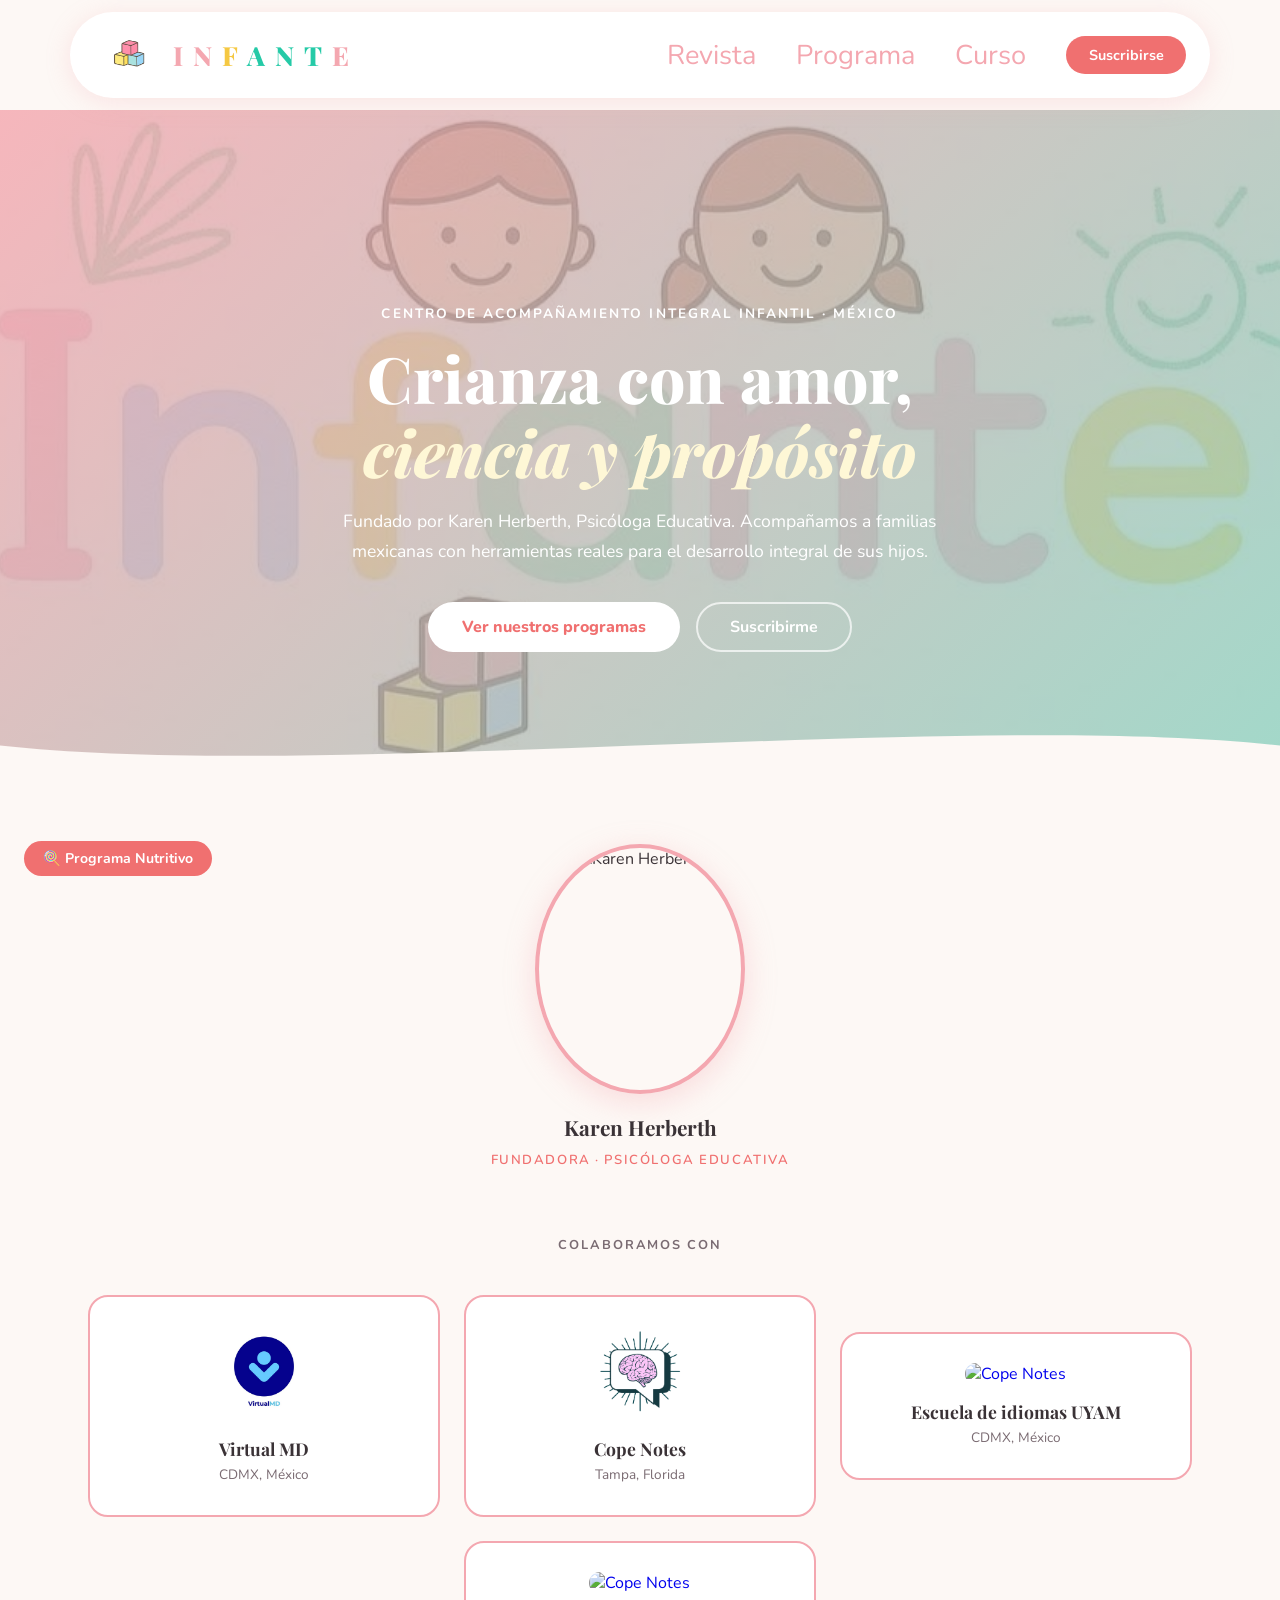
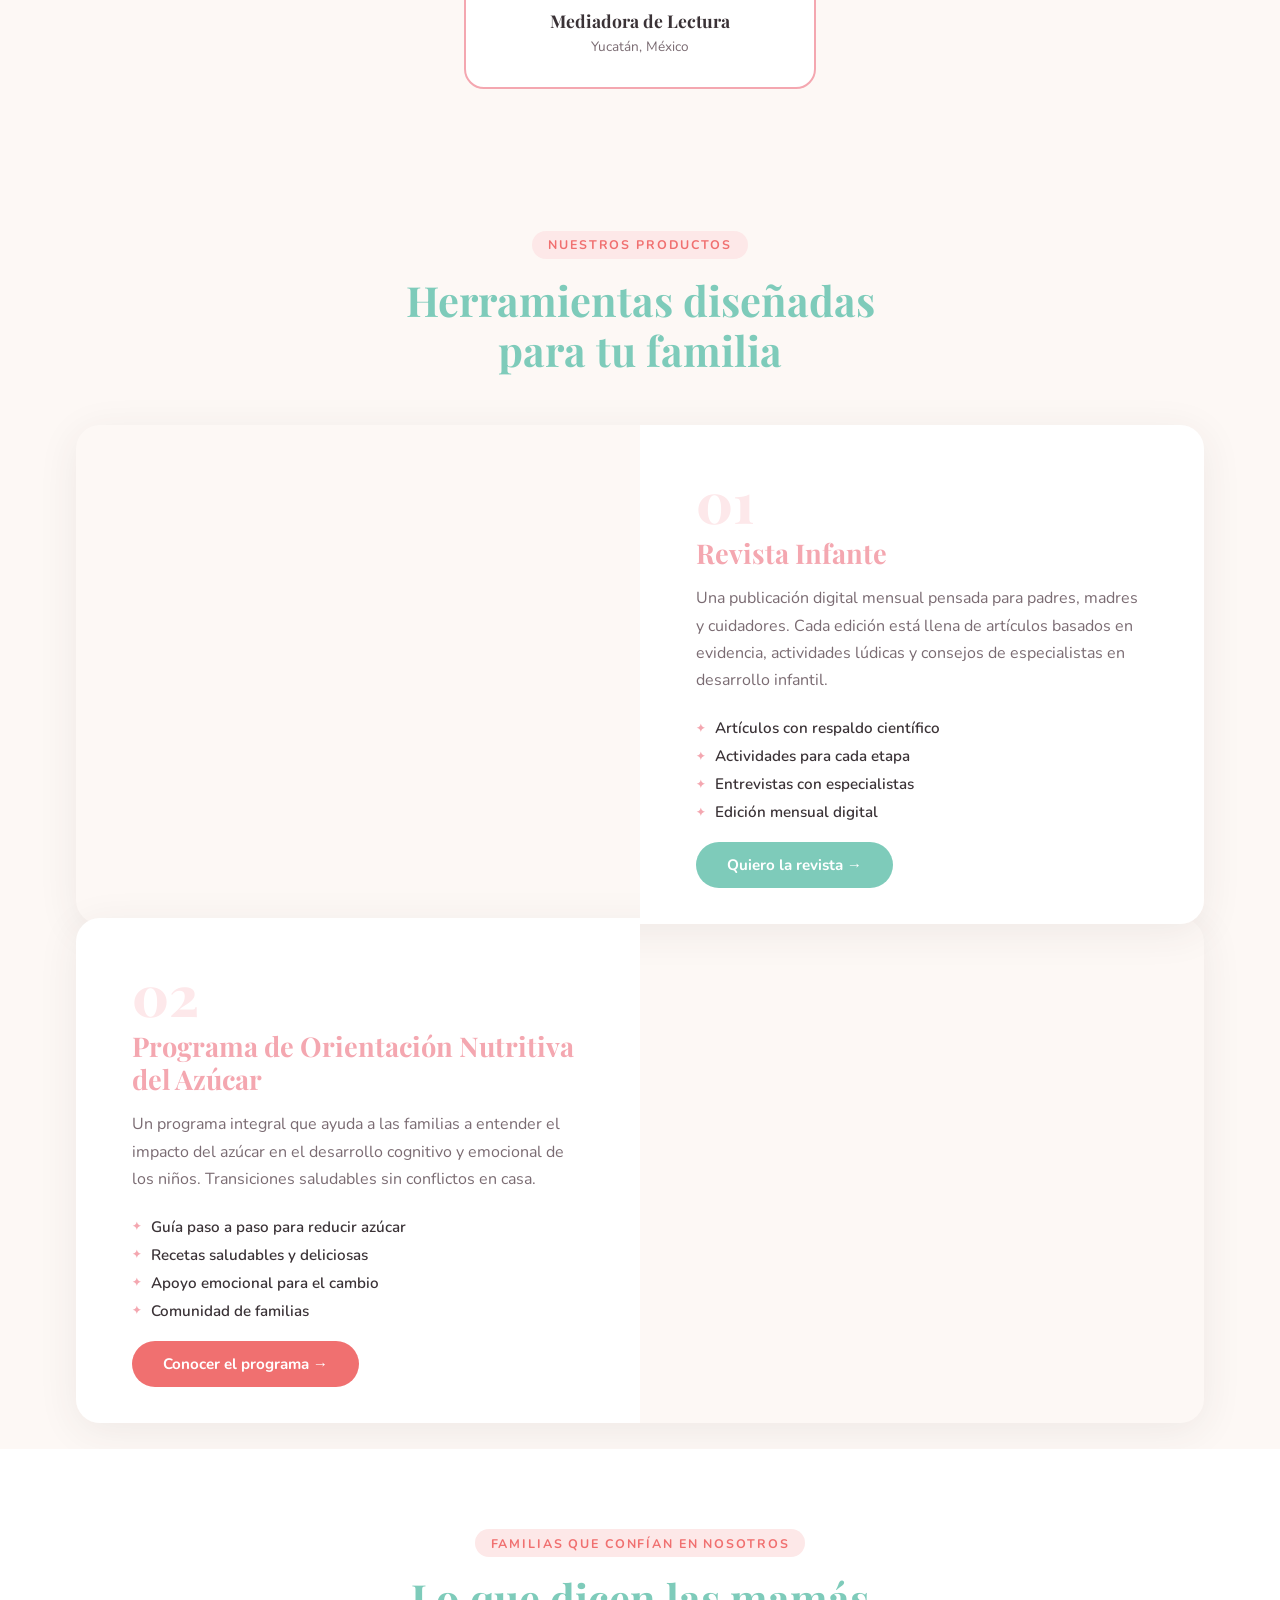
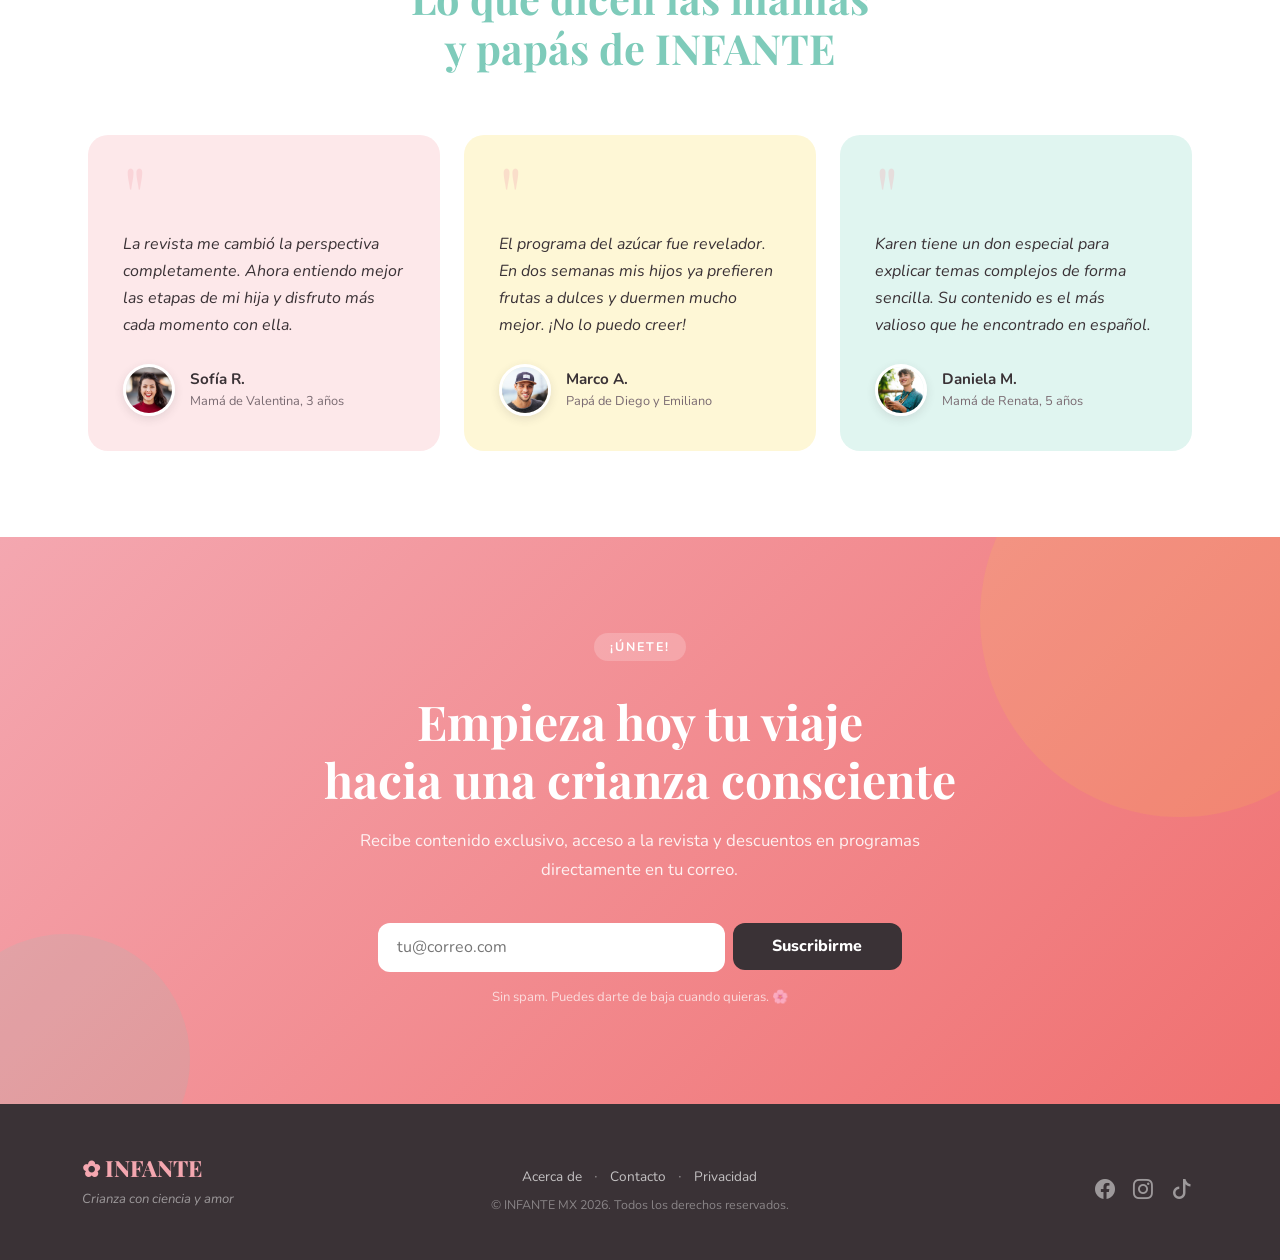
==== index.html @ cd41e3b8 "Update index.html" ====
<!DOCTYPE html>
<html lang="es">
  <head>
    <meta charset="utf-8" />
    <meta name="viewport" content="width=device-width, initial-scale=1, shrink-to-fit=no" />
    <meta name="description" content="INFANTE MX — Centro educativo infantil fundado por Karen Herberth, Psicóloga Educativa." />
    <title>INFANTE MX </title>
    <link rel="icon" type="image/x-icon" href="assets/favicon.ico" />
    <link href="https://cdn.jsdelivr.net/npm/bootstrap-icons@1.5.0/font/bootstrap-icons.css" rel="stylesheet" />
    <link href="https://fonts.googleapis.com/css2?family=Nunito:ital,wght@0,400;0,600;0,700;0,800;1,400&family=Playfair+Display:ital,wght@0,700;0,800;1,700&display=swap" rel="stylesheet" />
    <link href="css/styles.css" rel="stylesheet" />
  </head>
  <body>

    <!-- NAVBAR -->
    <div class="nav-wrapper sticky-top">
      <nav class="navbar infante-nav">
          <a class="navbar-brand infante-brand" href="index.html">
            <img src="assets/icon/logotipo-infante.png" alt="Logo INFANTE" class="brand-logo" />
            <span>I</span>
            <span>N</span>
            <span>F</span>
            <span>A</span>
            <span>N</span>
            <span>T</span>
            <span>E</span>
          </a>
          <div class="nav-menu">
            <a href="revista.html"class="producto-titulo">Revista</a>
            <a href="programa.html"class="producto-titulo">Programa</a>
            <a href="#signup"class="producto-titulo">Curso</a>
            <a class="btn btn-suscribir" href="#signup">Suscribirse</a>
          </div>
      </nav>
    </div>

    <!-- HERO -->
    <header class="masthead">
      <div class="masthead-overlay"></div>
      <div class="container position-relative">
        <div class="row justify-content-center">
          <div class="col-xl-8 col-lg-10 text-center hero-content">
            <p class="hero-eyebrow">Centro de Acompañamiento Integral Infantil · México</p>
            <h1 class="hero-title">Crianza con amor,<br><em>ciencia y propósito</em></h1>
            <p class="hero-subtitle">
              Fundado por Karen Herberth, Psicóloga Educativa. Acompañamos a familias mexicanas con herramientas reales para el desarrollo integral de sus hijos.
            </p>
            <div class="hero-ctas">
              <a href="#productos" class="btn btn-hero-primary">Ver nuestros programas</a>
              <a href="#signup" class="btn btn-hero-secondary">Suscribirme</a>
            </div>
          </div>
        </div>
      </div>
      <div class="hero-wave"> <!-- Efecto de onda decorativa -->
        <svg viewBox="0 0 1440 80" xmlns="http://www.w3.org/2000/svg" preserveAspectRatio="none">
          <path d="M0,40 C360,80 1080,0 1440,40 L1440,80 L0,80 Z" fill="#fdf8f5"/>
        </svg>
      </div>
    </header>

        <!-- FUNDADORA -->
    <section class="colabs-section" style="padding-bottom: 0;">
      <div class="container text-center">
        <div style="display: flex; flex-direction: column; align-items: center; gap: 1rem;">

          <!-- Marco ovalado -->
          <div style="
            width: 210px;
            height: 250px;
            border-radius: 50%;
            overflow: hidden;
            border: 4px solid var(--rosa);
            box-shadow: 0 8px 30px rgba(244,167,176,0.35);
          ">
            <img
              src="assets/img/home/fundadora.jpeg"
              alt="Karen Herberth"
              style="width: 100%; height: 100%; object-fit: cover; object-position: center top;"
            />
          </div>

          <!-- Nombre y rol -->
          <div>
            <p style="
              font-family: var(--font-display);
              font-size: 1.3rem;
              font-weight: 700;
              color: var(--text);
              margin: 0 0 0.2rem;
            ">Karen Herberth</p>
            <p style="
              font-size: 0.82rem;
              font-weight: 600;
              letter-spacing: 0.12em;
              text-transform: uppercase;
              color: var(--coral);
              margin: 0;
            ">Fundadora · Psicóloga Educativa</p>
          </div>

        </div>
      </div>
    </section>

    <!-- COLABORADORES -->
    <section class="colabs-section">
      <div class="container text-center">
        <p class="colabs-label">Colaboramos con</p>
        <div class="row justify-content-center align-items-center g-4">
          <div class="col-md-4 col-6">
            <div class="colab-card">
              <a href="https://virtualmd.mx/" target="_blank" rel="noopener noreferrer">
                <img src="assets/icon/logoMd.jpeg" alt="Virtual MD" class="colab-img">
              </a>
              <h5 class="colab-name">Virtual MD</h5>
              <p class="colab-lugar">CDMX, México</p>
            </div>
          </div>
          <div class="col-md-4 col-6">
            <div class="colab-card">
              <a href="https://copenotes.com/" target="_blank" rel="noopener noreferrer">
                <img src="assets/icon/Brain Icon.png" alt="Cope Notes" class="colab-img">
              </a>
              <h5 class="colab-name">Cope Notes</h5>
              <p class="colab-lugar">Tampa, Florida</p>
            </div>
          </div>
          <div class="col-md-4 col-6">
            <div class="colab-card">
              <a href="https://www.facebook.com/UYAMIdiomas?rdid=pH3xOfZVmxP8Gvjk&share_url=https%3A%2F%2Fwww.facebook.com%2Fshare%2F18YMYDhh2V%2F#" target="_blank" rel="noopener noreferrer">
                <img src="assets/icon/UYAM ESCUDO_CIRCULAR.png" alt="Cope Notes" class="colab-img">
              </a>
              <h5 class="colab-name">Escuela de idiomas UYAM</h5>
              <p class="colab-lugar">CDMX, México</p>
            </div>
          </div>
          <div class="col-md-4 col-6">
            <div class="colab-card">
              <a href="https://www.facebook.com/saladelecturaitinerante?rdid=WuXSrCHQlOlWKW9K&share_url=https%3A%2F%2Fwww.facebook.com%2Fshare%2F1FX52rbL6p%2F#" target="_blank" rel="noopener noreferrer">
                <img src="assets/icon/icon-sala-lectura.png" alt="Cope Notes" class="colab-img">
              </a>
              <h5 class="colab-name">Mediadora de Lectura</h5>
              <p class="colab-lugar">Yucatán, México</p>
            </div>
          </div>
        </div>
      </div>
    </section>

    <!-- PRODUCTOS -->
    <section class="productos-section" id="productos">
      <div class="container">
        <div class="section-header text-center">
          <span class="section-tag">Nuestros productos</span>
          <h2 class="section-title">Herramientas diseñadas<br>para tu familia</h2>
        </div>

        <!-- Producto 1: Revista -->
        <div class="producto-row row g-0 align-items-center">
          <div class="col-lg-6 producto-img-col">
            <div class="producto-video-wrap producto-video-wrap--mint">
              <div class="video-frame">
                <iframe
                  src="https://www.youtube.com/embed/shorts/UXkh9Z0duQM?rel=0modestbranding=1&autoplay=1&mute=1&loop=1&playlist=UXkh9Z0duQM"
                  title="Revista INFANTE - Video de muestra"
                  frameborder="0"
                  allow="autoplay; encrypted-media"
                  allowfullscreen
                ></iframe>
              </div>
            </div>
          </div>
          <div class="col-lg-6 producto-text-col">
            <div class="producto-text">
              <span class="producto-numero">01</span>
              <h3 class="producto-titulo">Revista Infante</h3>
              <p class="producto-desc">
                Una publicación digital mensual pensada para padres, madres y cuidadores. Cada edición está llena de artículos basados en evidencia, actividades lúdicas y consejos de especialistas en desarrollo infantil.
              </p>
              <ul class="producto-features">
                <li><span class="feature-icon">✦</span> Artículos con respaldo científico</li>
                <li><span class="feature-icon">✦</span> Actividades para cada etapa</li>
                <li><span class="feature-icon">✦</span> Entrevistas con especialistas</li>
                <li><span class="feature-icon">✦</span> Edición mensual digital</li>
              </ul>
              <a href="#signup" class="btn btn-producto btn-producto--mint">Quiero la revista →</a>
            </div>
          </div>
        </div>

        <!-- Producto 2: Programa Azúcar -->
        <div class="producto-row producto-row--reverse row g-0 align-items-center">
          <div class="col-lg-6 order-lg-2 producto-img-col">
            <div class="producto-video-wrap producto-video-wrap--coral">
              <div class="video-frame">
                <iframe
                  src="https://www.youtube.com/embed/shorts/UXkh9Z0duQM?rel=0modestbranding=1&autoplay=1&mute=1&loop=1&playlist=UXkh9Z0duQM"
                  title="Programa Azúcar - Video de muestra"
                  frameborder="0"
                  allow="autoplay; encrypted-media"
                  allowfullscreen
                ></iframe>
              </div>
              <div class="producto-badge producto-badge--coral">🍭 Programa Nutritivo</div>
            </div>
          </div>
          <div class="col-lg-6 order-lg-1 producto-text-col">
            <div class="producto-text">
              <span class="producto-numero">02</span>
              <h3 class="producto-titulo">Programa de Orientación Nutritiva del Azúcar</h3>
              <p class="producto-desc">
                Un programa integral que ayuda a las familias a entender el impacto del azúcar en el desarrollo cognitivo y emocional de los niños. Transiciones saludables sin conflictos en casa.
              </p>
              <ul class="producto-features">
                <li><span class="feature-icon">✦</span> Guía paso a paso para reducir azúcar</li>
                <li><span class="feature-icon">✦</span> Recetas saludables y deliciosas</li>
                <li><span class="feature-icon">✦</span> Apoyo emocional para el cambio</li>
                <li><span class="feature-icon">✦</span> Comunidad de familias</li>
              </ul>
              <a href="#signup" class="btn btn-producto btn-producto--coral">Conocer el programa →</a>
            </div>
          </div>
        </div>
      </div>
    </section>

    <!-- TESTIMONIOS -->
    <section class="testimonios-section">
      <div class="container">
        <div class="section-header text-center">
          <span class="section-tag">Familias que confían en nosotros</span>
          <h2 class="section-title">Lo que dicen las mamás<br>y papás de INFANTE</h2>
        </div>
        <div class="row g-4 justify-content-center">
          <div class="col-lg-4 col-md-6">
            <div class="testimonio-card testimonio-card--pink">
              <div class="testimonio-comilla">"</div>
              <p class="testimonio-texto">La revista me cambió la perspectiva completamente. Ahora entiendo mejor las etapas de mi hija y disfruto más cada momento con ella.</p>
              <div class="testimonio-autor">
                <img class="testimonio-foto" src="assets/img/testimonials-1.jpg" alt="Sofía R." />
                <div>
                  <strong>Sofía R.</strong>
                  <span>Mamá de Valentina, 3 años</span>
                </div>
              </div>
            </div>
          </div>
          <div class="col-lg-4 col-md-6">
            <div class="testimonio-card testimonio-card--yellow">
              <div class="testimonio-comilla">"</div>
              <p class="testimonio-texto">El programa del azúcar fue revelador. En dos semanas mis hijos ya prefieren frutas a dulces y duermen mucho mejor. ¡No lo puedo creer!</p>
              <div class="testimonio-autor">
                <img class="testimonio-foto" src="assets/img/testimonials-2.jpg" alt="Marco A." />
                <div>
                  <strong>Marco A.</strong>
                  <span>Papá de Diego y Emiliano</span>
                </div>
              </div>
            </div>
          </div>
          <div class="col-lg-4 col-md-6">
            <div class="testimonio-card testimonio-card--mint">
              <div class="testimonio-comilla">"</div>
              <p class="testimonio-texto">Karen tiene un don especial para explicar temas complejos de forma sencilla. Su contenido es el más valioso que he encontrado en español.</p>
              <div class="testimonio-autor">
                <img class="testimonio-foto" src="assets/img/testimonials-3.jpg" alt="Daniela M." />
                <div>
                  <strong>Daniela M.</strong>
                  <span>Mamá de Renata, 5 años</span>
                </div>
              </div>
            </div>
          </div>
        </div>
      </div>
    </section>

    <!-- CTA -->
    <section class="cta-section" id="signup">
      <div class="cta-bg-shapes">
        <div class="cta-shape cta-shape-1"></div>
        <div class="cta-shape cta-shape-2"></div>
      </div>
      <div class="container position-relative">
        <div class="row justify-content-center">
          <div class="col-xl-7 col-lg-9 text-center">
            <span class="section-tag section-tag--white">¡Únete!</span>
            <h2 class="cta-title">Empieza hoy tu viaje<br>hacia una crianza consciente</h2>
            <p class="cta-subtitle">Recibe contenido exclusivo, acceso a la revista y descuentos en programas directamente en tu correo.</p>
            <div class="cta-form-wrap">
              <div class="row g-2 justify-content-center">
                <div class="col-sm-8">
                  <input class="form-control cta-input" type="email" placeholder="tu@correo.com" />
                </div>
                <div class="col-sm-4">
                  <button class="btn btn-cta-submit w-100">Suscribirme</button>
                </div>
              </div>
              <p class="cta-disclaimer">Sin spam. Puedes darte de baja cuando quieras. 🌸</p>
            </div>
          </div>
        </div>
      </div>
    </section>

    <!-- FOOTER -->
    <footer class="infante-footer">
      <div class="container">
        <div class="row align-items-center">
          <div class="col-lg-4 text-center text-lg-start mb-3 mb-lg-0">
            <span class="footer-brand">✿ INFANTE</span>
            <p class="footer-tagline">Crianza con ciencia y amor</p>
          </div>
          <div class="col-lg-4 text-center mb-3 mb-lg-0">
            <ul class="list-inline footer-links mb-1">
              <li class="list-inline-item"><a href="#!">Acerca de</a></li>
              <li class="list-inline-item">·</li>
              <li class="list-inline-item"><a href="#!">Contacto</a></li>
              <li class="list-inline-item">·</li>
              <li class="list-inline-item"><a href="#!">Privacidad</a></li>
            </ul>
            <p class="footer-copy">&copy; INFANTE MX 2026. Todos los derechos reservados.</p>
          </div>
          <div class="col-lg-4 text-center text-lg-end">
            <ul class="list-inline footer-social mb-0">
              <li class="list-inline-item"><a href="#!" aria-label="Facebook"><i class="bi-facebook"></i></a></li>
              <li class="list-inline-item"><a href="#!" aria-label="Instagram"><i class="bi-instagram"></i></a></li>
              <li class="list-inline-item"><a href="#!" aria-label="TikTok"><i class="bi-tiktok"></i></a></li>
            </ul>
          </div>
        </div>
      </div>
    </footer>

    <script src="https://cdn.jsdelivr.net/npm/bootstrap@5.2.3/dist/js/bootstrap.bundle.min.js"></script>
    <script src="js/scripts.js"></script>
  </body>
</html>
---- css/styles.css ----
/* ═══════════════════════════════════════════════════
   INFANTE MX — Estilos principales
   Paleta: Rosa suave · Mint · Amarillo · Coral
   Tipografía: Playfair Display + Nunito
═══════════════════════════════════════════════════ */

/* ── Variables ── */
:root {
  --rosa:     #f4a7b0;
  --rosa-strong:     #ee3a73;
  --rosa-soft:#fde8ea;
  --azul-soft:#31cee6;
  --azul-light:#93e3ef;
  --mint-strong:     #25caa7;
  --mint:     #7ecbba;
  --mint-light:     #aceddf;
  --mint-soft:#e0f5f0;
  --yellow:   #f5c842;
  --yellow-soft: #fef7d6;
  --coral:    #f07070;
  --coral-soft:#fde8e8;
  --cream:    #fdf8f5;
  --text:     #3a3236;
  --text-mid: #7a6b72;
  --white:    #ffffff;

  /* Tipografías */
  --font-display: 'Playfair Display', Georgia, serif;
  --font-body:    'Nunito', 'Helvetica Neue', Arial, sans-serif;
}

/* ── Reset base ── */
*, *::before, *::after { box-sizing: border-box; }

body {
  font-family: var(--font-body);
  color: var(--text);
  background-color: var(--cream);
  margin: 0;
}

h1, h2, h3, h4, h5, h6 {
  font-family: var(--font-display);
  font-weight: 700;
  line-height: 1.2;
  margin: 0;
}

p { margin: 0 0 1rem; line-height: 1.7; }
a { text-decoration: none; }
img { max-width: 100%; height: auto; }

/* ══════════════════════════════════
   NAVBAR
══════════════════════════════════ */
.nav-wrapper {
  background: transparent;
  z-index: 1000;
  padding: 0.75rem 0;
}

.infante-nav {
  background: var(--white);
  box-shadow: 0 4px 24px rgba(244,167,176,0.25);
  border-radius: 50px;
  padding: 0.5rem 1.5rem !important;
  max-width: 1140px;
  margin: 0 auto;

  display: flex;
  justify-content: space-between;
  align-items: center;
}

.nav-menu{
  display: flex;
  align-items: center;
  gap: 2.5rem;
}

.nav-menu .producto-titulo{
  margin-bottom: 0;
}

.brand-logo{
  width: 70px;
  height: auto;
  /* object-fit: contain; */
}

.infante-brand {
  font-family: var(--font-display);
  font-size: 1.65rem;
  font-weight: 800;
  /* color: var(--coral) !important; */
  letter-spacing: 0.04em;
  text-decoration: none;
  display: flex;
  align-items: center;
  gap: 0.55rem;
}

.infante-brand span:nth-child(1) {
  color: var(--rosa);
}

.infante-brand span:nth-child(2) {
  color: var(--rosa);
}

.infante-brand span:nth-child(3) {
  color: var(--rosa);
}

.infante-brand span:nth-child(4) {
  color: var(--yellow);
}

.infante-brand span:nth-child(5) {
  color: var(--mint-strong);
}

.infante-brand span:nth-child(6) {
  color: var(--mint-strong);
}

.infante-brand span:nth-child(7) {
  color: var(--mint-strong);
}

.infante-brand span:nth-child(8) {
  color: var(--rosa);
}

/* .brand-dot {
  color: var(--rosa);
  margin-right: 4px;
} */

.btn-suscribir {
  background: var(--coral);
  color: var(--white);
  border: none;
  border-radius: 50px;
  padding: 0.55rem 1.4rem;
  font-family: var(--font-body);
  font-weight: 700;
  font-size: 0.9rem;
  transition: background 0.2s, transform 0.15s;
  display: flex;
  align-items: center;
  justify-content: center;
}
.btn-suscribir:hover {
  background: #e05a5a;
  color: var(--white);
  transform: translateY(-1px);
}

/* ══════════════════════════════════
   HERO / MASTHEAD
══════════════════════════════════ */
.masthead {
  position: relative;
  background: url('../assets/img/bg-infante-1.JPG') no-repeat center center;
  background-size: cover;
  background-position: center;
  padding: 9rem 0 6rem;
  overflow: hidden;
}

.masthead-overlay {
  position: absolute;
  inset: 0;
  background: linear-gradient(135deg, rgba(244,167,176,0.82) 0%, rgba(126,203,186,0.72) 100%);
}

.hero-content {
  position: relative;
  z-index: 2;
  animation: fadeUp 0.8s ease both;
}

@keyframes fadeUp {
  from { opacity: 0; transform: translateY(28px); }
  to   { opacity: 1; transform: translateY(0); }
}

.hero-eyebrow {
  font-family: var(--font-body);
  font-size: 0.85rem;
  font-weight: 700;
  letter-spacing: 0.15em;
  text-transform: uppercase;
  color: var(--white);
  margin-bottom: 1rem;
}

.hero-title {
  font-family: var(--font-display);
  font-size: clamp(2.4rem, 5vw, 4rem);
  font-weight: 800;
  color: var(--white);
  margin-bottom: 1.2rem;
  line-height: 1.15;
}

.hero-title em {
  font-style: italic;
  color: var(--yellow-soft);
}

.hero-subtitle {
  font-size: 1.1rem;
  color: var(--white);
  max-width: 600px;
  margin: 0 auto 2.2rem;
  line-height: 1.7;
}

.hero-ctas {
  display: flex;
  gap: 1rem;
  justify-content: center;
  flex-wrap: wrap;
}

.btn-hero-primary {
  background: var(--white);
  color: var(--coral);
  border-radius: 50px;
  padding: 0.75rem 2rem;
  font-weight: 800;
  font-size: 1rem;
  transition: all 0.2s;
  border: 2px solid transparent;
}
.btn-hero-primary:hover {
  background: var(--coral);
  color: var(--white);
  transform: translateY(-2px);
  box-shadow: 0 8px 20px rgba(240,112,112,0.35);
}

.btn-hero-secondary {
  background: transparent;
  color: var(--white);
  border: 2px solid rgba(255,255,255,0.7);
  border-radius: 50px;
  padding: 0.75rem 2rem;
  font-weight: 700;
  font-size: 1rem;
  transition: all 0.2s;
}
.btn-hero-secondary:hover {
  background: rgba(255,255,255,0.15);
  color: var(--white);
  border-color: var(--white);
}

.hero-wave {
  position: absolute;
  bottom: -1px;
  left: 0;
  right: 0;
  line-height: 0;
}
.hero-wave svg { width: 100%; display: block; }

@media (min-width: 768px) {
  .masthead { padding: 12rem 0 8rem; }
}

/* ══════════════════════════════════
   COLABORADORES
══════════════════════════════════ */
.colabs-section {
  background: var(--cream);
  padding: 4rem 0 3.5rem;
}

.colabs-label {
  font-family: var(--font-body);
  font-size: 0.8rem;
  font-weight: 700;
  letter-spacing: 0.15em;
  text-transform: uppercase;
  color: var(--text-mid);
  margin-bottom: 2rem;
}

.colab-card {
  display: flex;
  flex-direction: column;
  align-items: center;
  padding: 1.8rem 1.5rem;
  background: var(--white);
  border-radius: 20px;
  transition: transform 0.2s, box-shadow 0.2s;
  border: 2px solid transparent;
  border-color: var(--rosa);
}
.colab-card:hover {
  transform: translateY(-4px);
  box-shadow: 0 12px 30px rgba(244, 53, 76, 0.2);
  /* border-color: var(--rosa-soft); */
}

.colab-img {
  width: 90px;
  height: 90px;
  object-fit: contain;
  margin-bottom: 1rem;
  border-radius: 12px;
}

.colab-name {
  font-family: var(--font-display);
  font-size: 1.1rem;
  color: var(--text);
  margin-bottom: 0.25rem;
}
.colab-lugar {
  font-size: 0.85rem;
  color: var(--text-mid);
  margin: 0;
}

/* ══════════════════════════════════
   HELPERS DE SECCIÓN
══════════════════════════════════ */
.section-header {
  margin-bottom: 3.5rem;
}

.section-tag {
  display: inline-block;
  font-size: 0.78rem;
  font-weight: 700;
  letter-spacing: 0.15em;
  text-transform: uppercase;
  color: var(--coral);
  background: var(--coral-soft);
  border-radius: 50px;
  padding: 0.35rem 1rem;
  margin-bottom: 1rem;
}

.section-tag--white {
  color: var(--white);
  background: rgba(255,255,255,0.2);
}

.section-title {
  font-size: clamp(1.8rem, 3.5vw, 2.6rem);
  color: var(--mint);
  margin: 0 auto;
  max-width: 520px;
}

/* ══════════════════════════════════
   PRODUCTOS
══════════════════════════════════ */
.productos-section {
  padding: 5rem 0 2rem;
  background: var(--cream);
}

.producto-row {
  margin-bottom: 4rem;
  border-radius: 24px;
  overflow: hidden;
  box-shadow: 0 8px 40px rgba(58,50,54,0.08);
}

/* Imagen */
.producto-img-wrap {
  position: relative;
  min-height: 400px;
}

.producto-img-wrap--mint  { background: var(--mint-soft); }
.producto-img-wrap--coral { background: var(--coral-soft); }

.producto-img-inner {
  position: absolute;
  inset: 0;
  background-size: cover;
  background-position: center;
  opacity: 0.85;
}

.producto-badge {
  position: absolute;
  bottom: 1.5rem;
  left: 1.5rem;
  padding: 0.5rem 1.2rem;
  border-radius: 50px;
  font-weight: 700;
  font-size: 0.88rem;
  z-index: 2;
}

.producto-badge--mint  { background: var(--mint);   color: var(--white); }
.producto-badge--coral { background: var(--coral);  color: var(--white); }

/* Texto */
.producto-text-col {
  background: var(--white);
}
.producto-text {
  padding: 3rem 3.5rem;
}

.producto-numero {
  font-family: var(--font-display);
  font-size: 3.5rem;
  font-weight: 800;
  color: var(--rosa-soft);
  line-height: 1;
  display: block;
  margin-bottom: 0.5rem;
}

.producto-titulo {
  font-size: 1.7rem;
  color: var(--rosa);
  margin-bottom: 1rem;
}


.producto-desc {
  color: var(--text-mid);
  font-size: 1rem;
  line-height: 1.7;
  margin-bottom: 1.5rem;
}

.producto-features {
  list-style: none;
  padding: 0;
  margin: 0 0 2rem;
}
.producto-features li {
  display: flex;
  align-items: center;
  gap: 0.6rem;
  color: var(--text);
  font-size: 0.95rem;
  margin-bottom: 0.5rem;
  font-weight: 600;
}

.feature-icon {
  color: var(--rosa);
  font-size: 0.7rem;
}

.btn-producto {
  border-radius: 50px;
  padding: 0.7rem 1.8rem;
  font-weight: 700;
  font-size: 0.95rem;
  transition: all 0.2s;
  border: 2px solid transparent;
}

.btn-producto--mint {
  background: var(--mint);
  color: var(--white);
}
.btn-producto--mint:hover {
  background: #5fb5a2;
  color: var(--white);
  transform: translateY(-2px);
  box-shadow: 0 6px 18px rgba(126,203,186,0.4);
}

.btn-producto--coral {
  background: var(--coral);
  color: var(--white);
}
.btn-producto--coral:hover {
  background: #e05a5a;
  color: var(--white);
  transform: translateY(-2px);
  box-shadow: 0 6px 18px rgba(240,112,112,0.4);
}

@media (max-width: 767px) {
  .producto-text { padding: 2rem 1.5rem; }
  .producto-img-wrap { min-height: 250px; }
}

/* ══════════════════════════════════
   TESTIMONIOS
══════════════════════════════════ */
.testimonios-section {
  background: var(--white);
  padding: 5rem 0;
}

.testimonio-card {
  border-radius: 20px;
  padding: 2.2rem;
  height: 100%;
  position: relative;
  transition: transform 0.2s, box-shadow 0.2s;
}
.testimonio-card:hover {
  transform: translateY(-5px);
  box-shadow: 0 16px 40px rgba(58,50,54,0.1);
}

.testimonio-card--pink   { background: var(--rosa-soft); }
.testimonio-card--yellow { background: var(--yellow-soft); }
.testimonio-card--mint   { background: var(--mint-soft); }

.testimonio-comilla {
  font-family: var(--font-display);
  font-size: 5rem;
  line-height: 0.6;
  color: var(--rosa);
  opacity: 0.3;
  margin-bottom: 0.8rem;
}

.testimonio-texto {
  color: var(--text);
  font-size: 1rem;
  line-height: 1.7;
  font-style: italic;
  margin-bottom: 1.5rem;
}

.testimonio-autor {
  display: flex;
  align-items: center;
  gap: 0.9rem;
}

.testimonio-foto {
  width: 52px;
  height: 52px;
  border-radius: 50%;
  object-fit: cover;
  border: 3px solid var(--white);
  box-shadow: 0 3px 10px rgba(58,50,54,0.12);
  flex-shrink: 0;
}

.testimonio-autor strong {
  display: block;
  font-size: 0.95rem;
  color: var(--text);
}
.testimonio-autor span {
  font-size: 0.8rem;
  color: var(--text-mid);
}

/* ══════════════════════════════════
   CTA / SUSCRIPCIÓN
══════════════════════════════════ */
.cta-section {
  position: relative;
  background: linear-gradient(135deg, var(--rosa) 0%, var(--coral) 100%);
  padding: 6rem 0;
  overflow: hidden;
}

.cta-bg-shapes {
  position: absolute;
  inset: 0;
  pointer-events: none;
}

.cta-shape {
  position: absolute;
  border-radius: 50%;
  opacity: 0.15;
}
.cta-shape-1 {
  width: 400px; height: 400px;
  background: var(--yellow);
  top: -120px; right: -100px;
}
.cta-shape-2 {
  width: 250px; height: 250px;
  background: var(--mint);
  bottom: -80px; left: -60px;
}

.cta-title {
  font-size: clamp(2rem, 4vw, 3rem);
  color: var(--white);
  margin: 1rem 0 1.2rem;
}

.cta-subtitle {
  font-size: 1.05rem;
  color: rgba(255,255,255,0.88);
  margin-bottom: 2.5rem;
}

.cta-form-wrap {
  max-width: 520px;
  margin: 0 auto;
}

.cta-input {
  background: var(--white);
  border: none;
  border-radius: 12px;
  padding: 0.8rem 1.2rem;
  font-size: 1rem;
  font-family: var(--font-body);
  color: var(--text);
  width: 100%;
}
.cta-input:focus {
  outline: none;
  box-shadow: 0 0 0 3px rgba(255,255,255,0.4);
}

.btn-cta-submit {
  background: var(--text);
  color: var(--white);
  border: none;
  border-radius: 12px;
  padding: 0.8rem 1.4rem;
  font-weight: 800;
  font-size: 1rem;
  font-family: var(--font-body);
  transition: all 0.2s;
}
.btn-cta-submit:hover {
  background: var(--yellow);
  color: var(--text);
  transform: translateY(-2px);
}

.cta-disclaimer {
  font-size: 0.82rem;
  color: rgba(255,255,255,0.7);
  margin-top: 1rem;
  margin-bottom: 0;
}

/* ══════════════════════════════════
   FOOTER
══════════════════════════════════ */
.infante-footer {
  background: var(--text);
  padding: 2.8rem 0;
}

.footer-brand {
  font-family: var(--font-display);
  font-size: 1.4rem;
  font-weight: 800;
  color: var(--rosa);
  display: block;
  margin-bottom: 0.3rem;
}

.footer-tagline {
  font-size: 0.82rem;
  color: rgba(255,255,255,0.5);
  margin: 0;
  font-style: italic;
}

.footer-links a {
  color: rgba(255,255,255,0.7);
  font-size: 0.85rem;
  transition: color 0.2s;
}
.footer-links a:hover { color: var(--rosa); }
.footer-links li { color: rgba(255,255,255,0.4); }

.footer-copy {
  font-size: 0.78rem;
  color: rgba(255,255,255,0.4);
  margin: 0.4rem 0 0;
}

.footer-social a {
  color: rgba(255,255,255,0.5);
  font-size: 1.25rem;
  transition: color 0.2s, transform 0.2s;
  display: inline-block;
}
.footer-social a:hover {
  color: var(--rosa);
  transform: translateY(-2px);
}
.footer-social .list-inline-item { margin: 0 0.4rem; }

/* ══════════════════════════════════
   Bootstrap utilities mínimas
══════════════════════════════════ */
.container { width: 100%; padding-right: .75rem; padding-left: .75rem; margin-right: auto; margin-left: auto; }
@media(min-width:576px){.container{max-width:540px}}
@media(min-width:768px){.container{max-width:720px}}
@media(min-width:992px){.container{max-width:960px}}
@media(min-width:1200px){.container{max-width:1140px}}

.row { display:flex; flex-wrap:wrap; margin:-0.375rem; }
.row>* { padding:.375rem; }
.g-0>* { padding:0; }
.g-2>* { padding:.25rem; }
.g-4>* { padding:.75rem; }
.col-6{flex:0 0 50%;max-width:50%}
.col-12{flex:0 0 100%;max-width:100%}
@media(min-width:576px){.col-sm-4{flex:0 0 33.333%;max-width:33.333%}.col-sm-8{flex:0 0 66.667%;max-width:66.667%}}
@media(min-width:768px){.col-md-4{flex:0 0 33.333%;max-width:33.333%}.col-md-6{flex:0 0 50%;max-width:50%}}
@media(min-width:992px){.col-lg-4{flex:0 0 33.333%;max-width:33.333%}.col-lg-6{flex:0 0 50%;max-width:50%}.col-lg-9{flex:0 0 75%;max-width:75%}.order-lg-1{order:1}.order-lg-2{order:2}}
@media(min-width:1200px){.col-xl-7{flex:0 0 58.333%;max-width:58.333%}.col-xl-8{flex:0 0 66.667%;max-width:66.667%}}
@media(min-width:992px){.col-lg-10{flex:0 0 83.333%;max-width:83.333%}}

.d-flex{display:flex!important}
.align-items-center{align-items:center!important}
.justify-content-center{justify-content:center!important}
.text-center{text-align:center!important}
@media(min-width:992px){.text-lg-start{text-align:left!important}.text-lg-end{text-align:right!important}}

.sticky-top{position:sticky;top:0;z-index:1020}
.position-relative{position:relative}
.w-100{width:100%}
.mb-0{margin-bottom:0!important}
.mb-1{margin-bottom:.25rem!important}
.mb-3{margin-bottom:1rem!important}
@media(min-width:992px){.mb-lg-0{margin-bottom:0!important}}
.list-inline{padding-left:0;list-style:none}
.list-inline-item{display:inline-block}
.list-inline-item:not(:last-child){margin-right:.5rem}

.form-control {
  display: block; width: 100%; font-size: 1rem;
  font-family: inherit; line-height: 1.5;
}

@media (max-width: 841px) {

  .sticky-top{
    position: static;
  }

  .infante-nav {
    flex-direction: column;
    align-items: center;
    gap: 1rem;
    border-radius: 24px;
    padding: 1rem !important;
  }

  .nav-menu {
    flex-wrap: wrap;
    justify-content: center;
    gap: 1rem;
  }

  .brand-logo {
    width: 52px;
  }

  .infante-brand {
    font-size: 1.2rem;
    gap: 0.3rem;
  }

  .producto-titulo {
    font-size: 1rem;
  }

  .btn-suscribir {
    width: 100%;
    max-width: 220px;
  }

  .hero-title {
    font-size: 2.2rem;
    line-height: 1.2;
  }

  .hero-subtitle {
    font-size: 0.95rem;
    padding: 0 1rem;
  }

  .hero-ctas {
    flex-direction: column;
    align-items: center;
  }

  .btn-hero-primary,
  .btn-hero-secondary {
    width: 100%;
    max-width: 280px;
    text-align: center;
  }

  .producto-text {
    padding: 2rem 1.5rem;
  }

  .producto-img-wrap {
    min-height: 260px;
  }
}
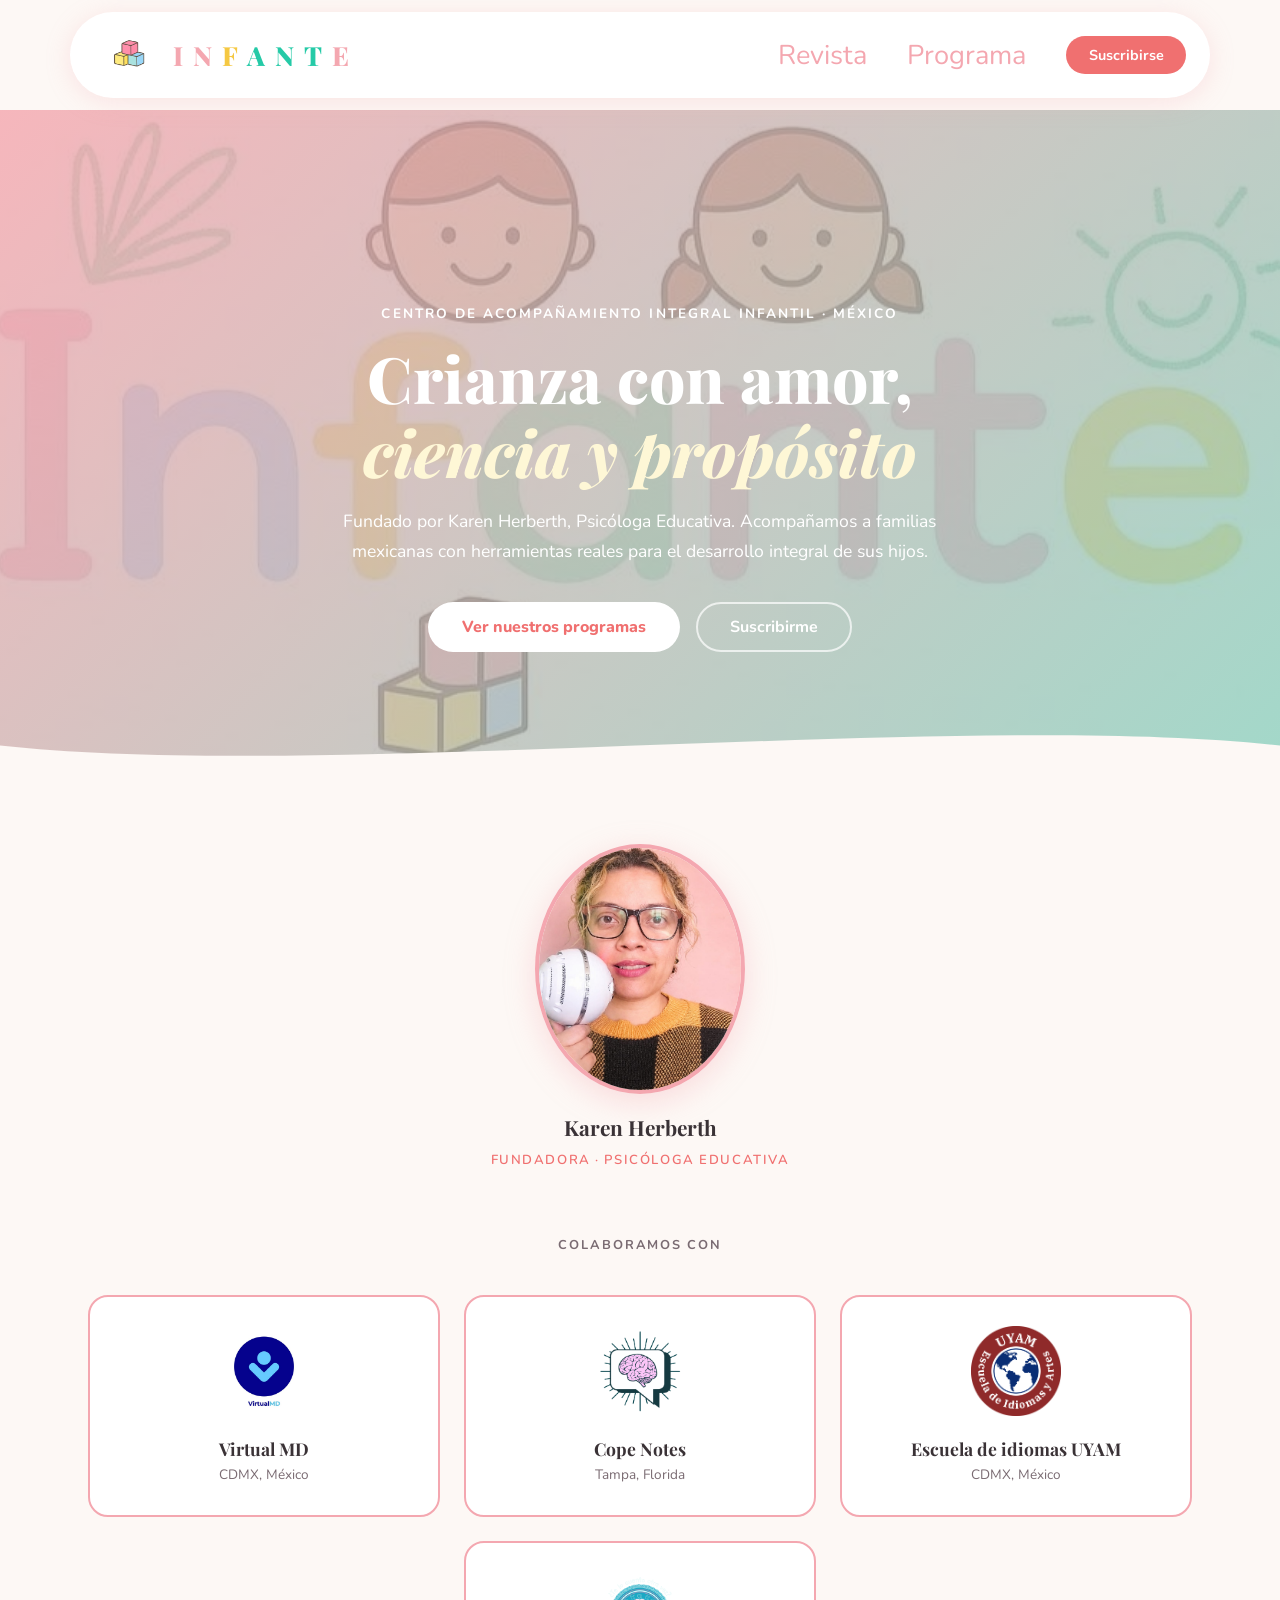
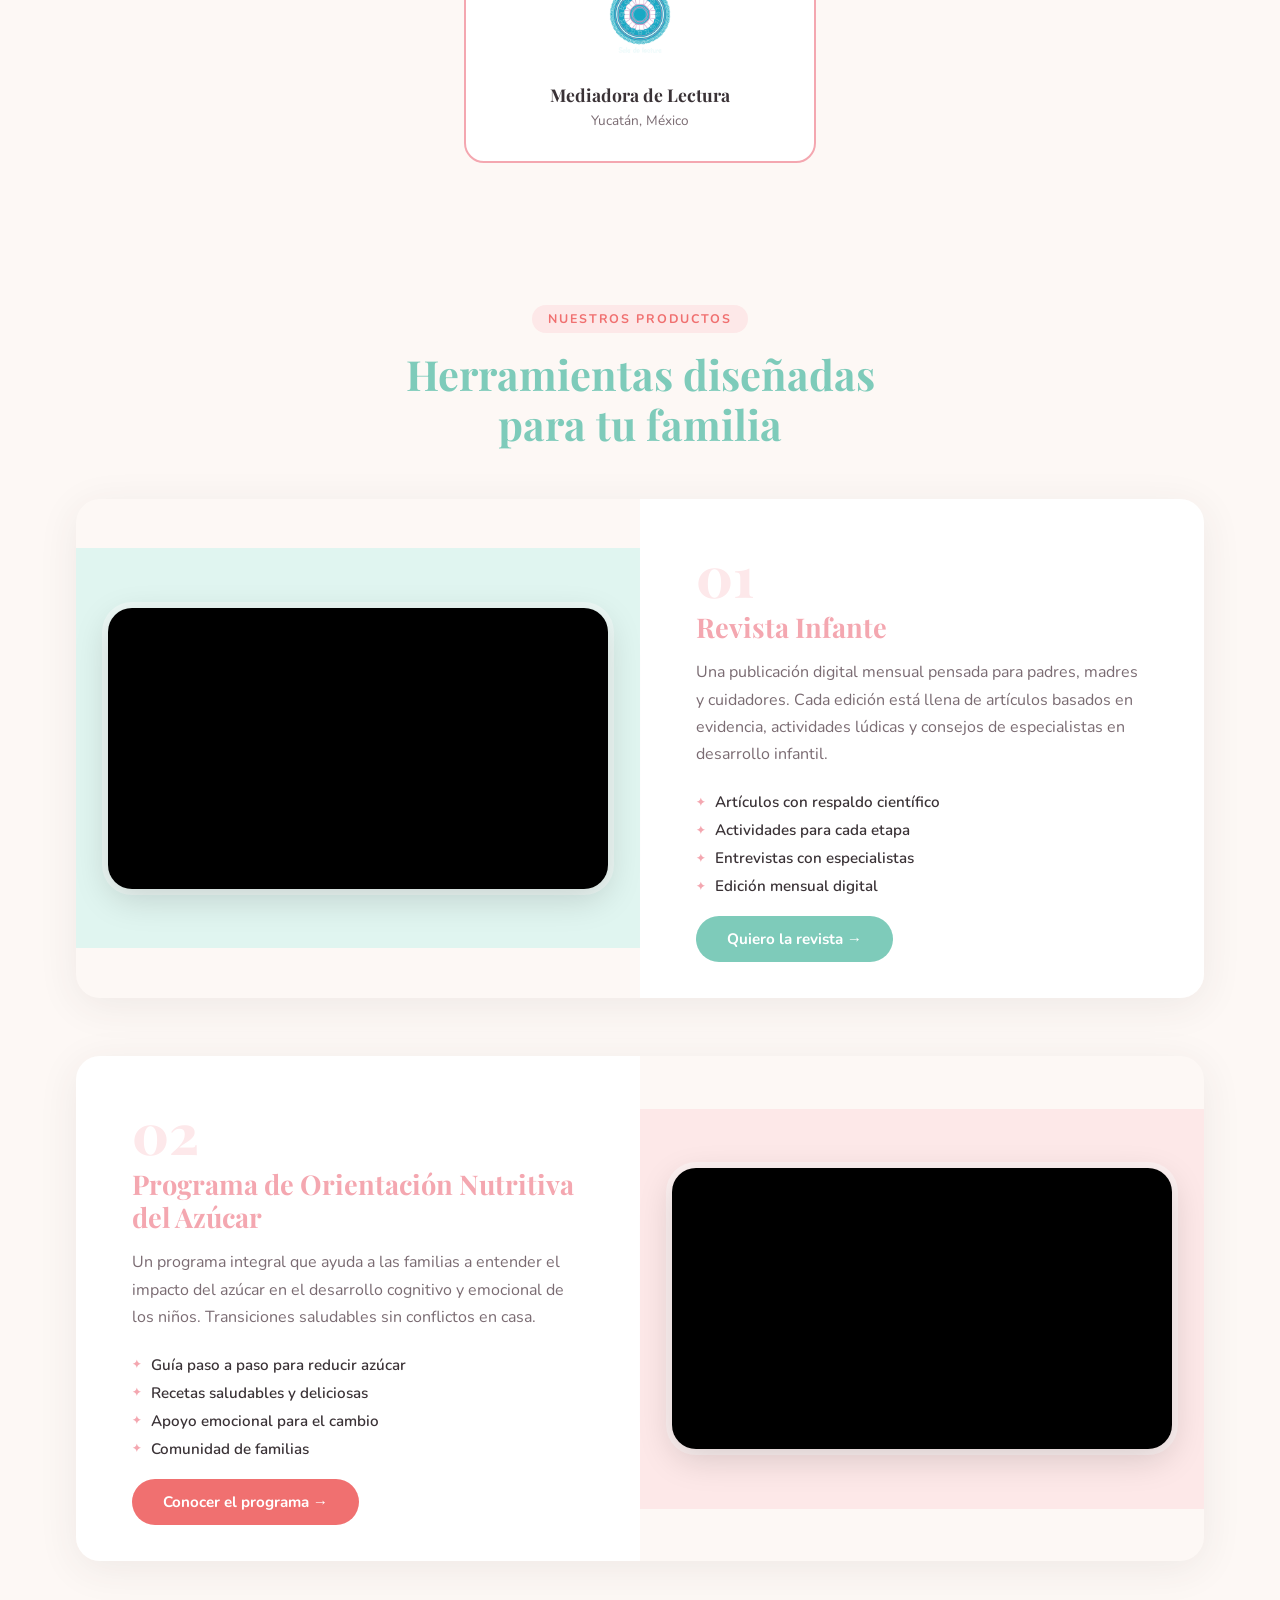
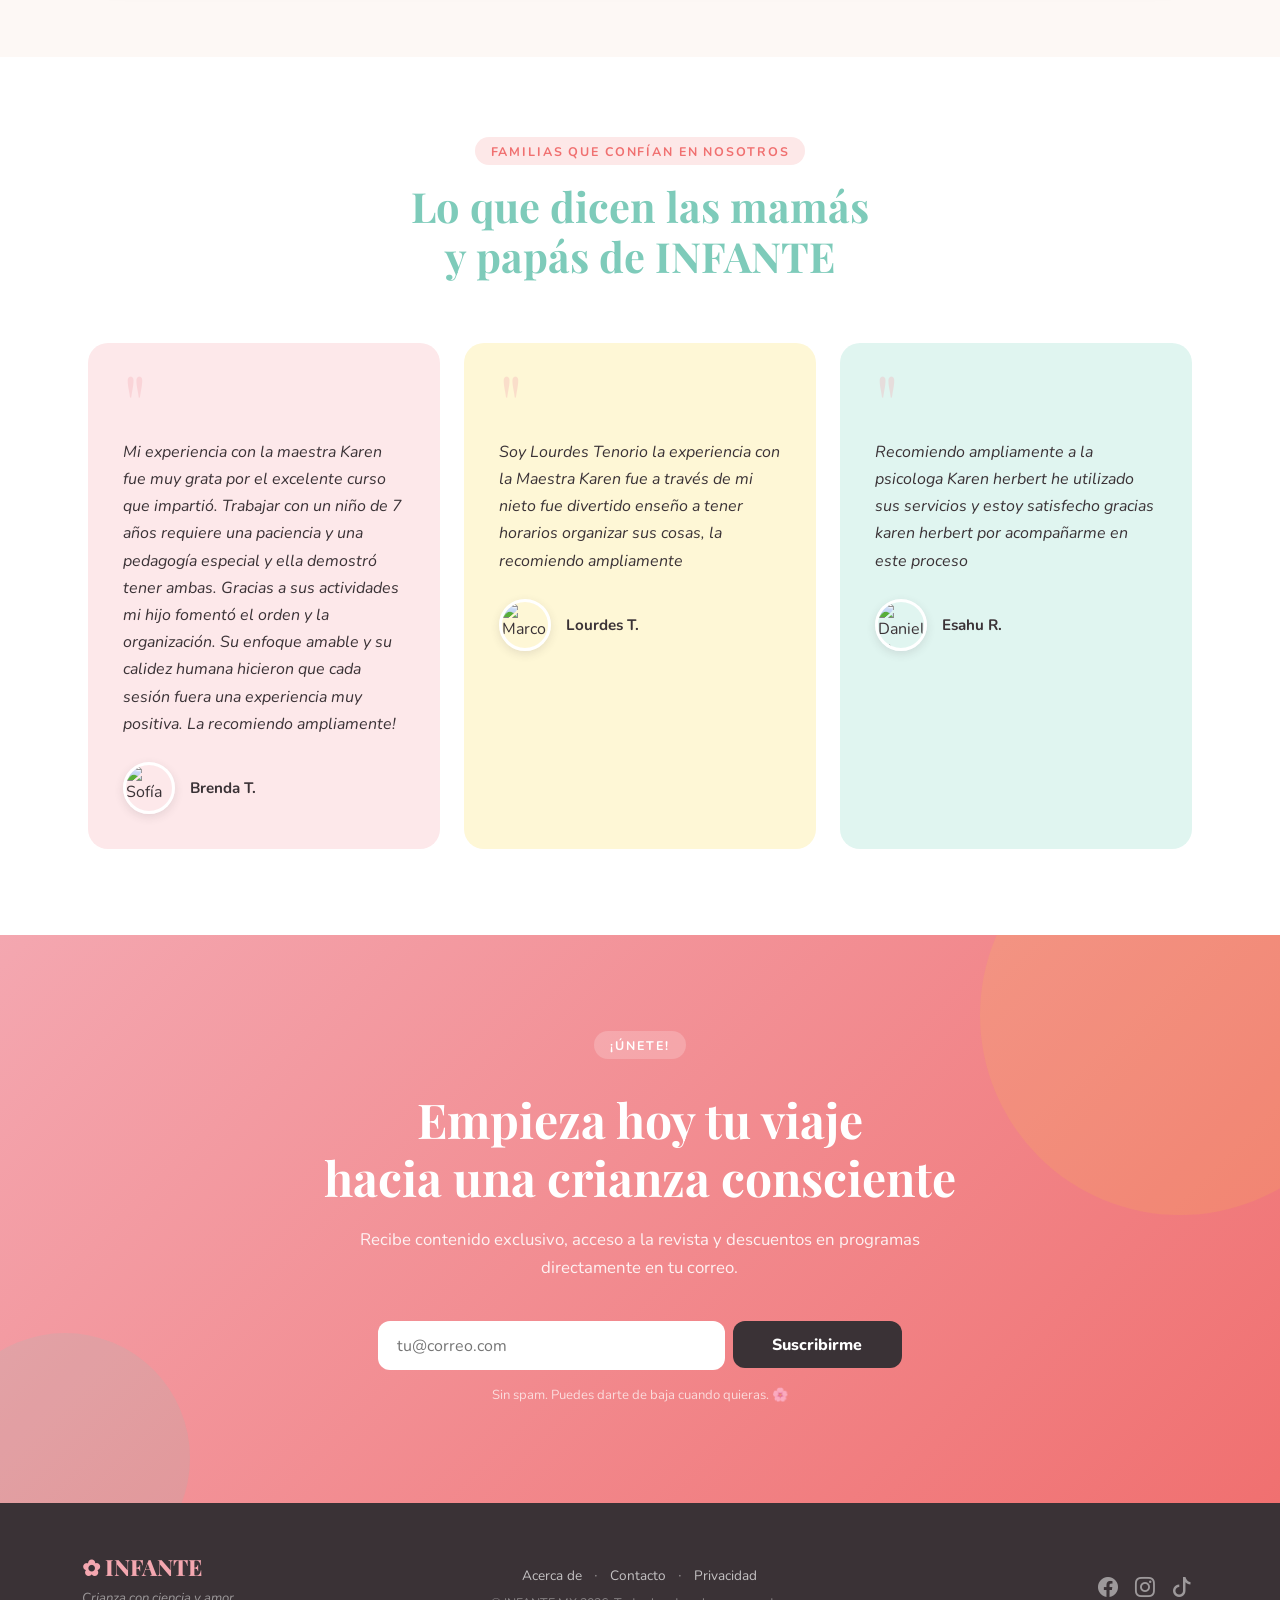
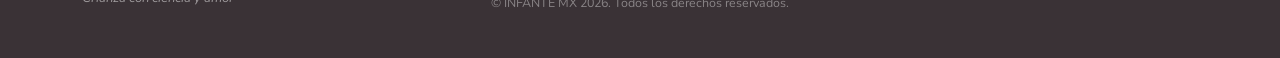
==== commit c929dd2c: "Update index.html" ====
--- a/index.html
+++ b/index.html
@@ -28,7 +28,7 @@
           <div class="nav-menu">
             <a href="revista.html"class="producto-titulo">Revista</a>
             <a href="programa.html"class="producto-titulo">Programa</a>
-            <a href="#signup"class="producto-titulo">Curso</a>
+            <!-- <a href="#signup"class="producto-titulo">Curso</a> -->
             <a class="btn btn-suscribir" href="#signup">Suscribirse</a>
           </div>
       </nav>
@@ -162,7 +162,7 @@
             <div class="producto-video-wrap producto-video-wrap--mint">
               <div class="video-frame">
                 <iframe
-                  src="https://www.youtube.com/embed/shorts/UXkh9Z0duQM?rel=0modestbranding=1&autoplay=1&mute=1&loop=1&playlist=UXkh9Z0duQM"
+                  src="https://www.youtube.com/embed/5nONK5qm6nE?si=v34o4Qhf3rrzL-El"
                   title="Revista INFANTE - Video de muestra"
                   frameborder="0"
                   allow="autoplay; encrypted-media"
@@ -195,14 +195,14 @@
             <div class="producto-video-wrap producto-video-wrap--coral">
               <div class="video-frame">
                 <iframe
-                  src="https://www.youtube.com/embed/shorts/UXkh9Z0duQM?rel=0modestbranding=1&autoplay=1&mute=1&loop=1&playlist=UXkh9Z0duQM"
+                  src="https://www.youtube.com/embed/1PPmdqWA8Bg?si=xceI_otrtWp8BoAZ"
                   title="Programa Azúcar - Video de muestra"
                   frameborder="0"
                   allow="autoplay; encrypted-media"
                   allowfullscreen
                 ></iframe>
               </div>
-              <div class="producto-badge producto-badge--coral">🍭 Programa Nutritivo</div>
+              <!-- <div class="producto-badge producto-badge--coral">🍭 Programa Nutritivo</div> -->
             </div>
           </div>
           <div class="col-lg-6 order-lg-1 producto-text-col">
@@ -236,12 +236,12 @@
           <div class="col-lg-4 col-md-6">
             <div class="testimonio-card testimonio-card--pink">
               <div class="testimonio-comilla">"</div>
-              <p class="testimonio-texto">La revista me cambió la perspectiva completamente. Ahora entiendo mejor las etapas de mi hija y disfruto más cada momento con ella.</p>
+              <p class="testimonio-texto">Mi experiencia con la maestra Karen fue muy grata por el excelente curso que impartió. Trabajar con un niño de 7 años requiere una paciencia y una pedagogía especial y ella demostró tener ambas. Gracias a sus actividades mi hijo fomentó el orden y la organización. Su enfoque amable y su calidez humana hicieron que cada sesión fuera una experiencia muy positiva. La recomiendo ampliamente!</p>
               <div class="testimonio-autor">
-                <img class="testimonio-foto" src="assets/img/testimonials-1.jpg" alt="Sofía R." />
+                <img class="testimonio-foto" src="assets/img/reseña-1.png" alt="Sofía R." />
                 <div>
-                  <strong>Sofía R.</strong>
-                  <span>Mamá de Valentina, 3 años</span>
+                  <strong>Brenda T.</strong>
+                  <!-- <span>Mamá de Valentina, 3 años</span> -->
                 </div>
               </div>
             </div>
@@ -249,12 +249,12 @@
           <div class="col-lg-4 col-md-6">
             <div class="testimonio-card testimonio-card--yellow">
               <div class="testimonio-comilla">"</div>
-              <p class="testimonio-texto">El programa del azúcar fue revelador. En dos semanas mis hijos ya prefieren frutas a dulces y duermen mucho mejor. ¡No lo puedo creer!</p>
+              <p class="testimonio-texto">Soy Lourdes  Tenorio  la experiencia con la Maestra Karen fue a través de mi nieto fue divertido  enseño a tener horarios organizar sus cosas, la recomiendo ampliamente</p>
               <div class="testimonio-autor">
-                <img class="testimonio-foto" src="assets/img/testimonials-2.jpg" alt="Marco A." />
+                <img class="testimonio-foto" src="assets/img/reseña-2.png" alt="Marco A." />
                 <div>
-                  <strong>Marco A.</strong>
-                  <span>Papá de Diego y Emiliano</span>
+                  <strong>Lourdes T.</strong>
+                  <!-- <span>Papá de Diego y Emiliano</span> -->
                 </div>
               </div>
             </div>
@@ -262,12 +262,12 @@
           <div class="col-lg-4 col-md-6">
             <div class="testimonio-card testimonio-card--mint">
               <div class="testimonio-comilla">"</div>
-              <p class="testimonio-texto">Karen tiene un don especial para explicar temas complejos de forma sencilla. Su contenido es el más valioso que he encontrado en español.</p>
+              <p class="testimonio-texto">Recomiendo ampliamente a la psicologa Karen herbert he utilizado sus servicios y estoy satisfecho gracias karen herbert por acompañarme en este proceso</p>
               <div class="testimonio-autor">
-                <img class="testimonio-foto" src="assets/img/testimonials-3.jpg" alt="Daniela M." />
+                <img class="testimonio-foto" src="assets/img/reseña-3.png" alt="Daniela M." />
                 <div>
-                  <strong>Daniela M.</strong>
-                  <span>Mamá de Renata, 5 años</span>
+                  <strong>Esahu R.</strong>
+                  <!-- <span>Mamá de Renata, 5 años</span> -->
                 </div>
               </div>
             </div>
--- a/css/styles.css
+++ b/css/styles.css
@@ -1,811 +1,19 @@
-/* ═══════════════════════════════════════════════════
-   INFANTE MX — Estilos principales
-   Paleta: Rosa suave · Mint · Amarillo · Coral
-   Tipografía: Playfair Display + Nunito
-═══════════════════════════════════════════════════ */
+@import url('./base/variables.css');
+@import url('./base/reset.css');
 
-/* ── Variables ── */
-:root {
-  --rosa:     #f4a7b0;
-  --rosa-strong:     #ee3a73;
-  --rosa-soft:#fde8ea;
-  --azul-soft:#31cee6;
-  --azul-light:#93e3ef;
-  --mint-strong:     #25caa7;
-  --mint:     #7ecbba;
-  --mint-light:     #aceddf;
-  --mint-soft:#e0f5f0;
-  --yellow:   #f5c842;
-  --yellow-soft: #fef7d6;
-  --coral:    #f07070;
-  --coral-soft:#fde8e8;
-  --cream:    #fdf8f5;
-  --text:     #3a3236;
-  --text-mid: #7a6b72;
-  --white:    #ffffff;
+@import url('./layout/grid.css');
+@import url('./layout/navbar.css');
+@import url('./layout/footer.css');
 
-  /* Tipografías */
-  --font-display: 'Playfair Display', Georgia, serif;
-  --font-body:    'Nunito', 'Helvetica Neue', Arial, sans-serif;
-}
+@import url('./components/buttons.css');
+@import url('./components/cards.css');
+@import url('./components/forms.css');
+@import url('./components/sections.css');
 
-/* ── Reset base ── */
-*, *::before, *::after { box-sizing: border-box; }
+@import url('./pages/home.css');
+@import url('./pages/quienes-somos.css');
+@import url('./pages/revista.css');
+@import url('./pages/programa.css');
+@import url('./pages/curso.css');
 
-body {
-  font-family: var(--font-body);
-  color: var(--text);
-  background-color: var(--cream);
-  margin: 0;
-}
-
-h1, h2, h3, h4, h5, h6 {
-  font-family: var(--font-display);
-  font-weight: 700;
-  line-height: 1.2;
-  margin: 0;
-}
-
-p { margin: 0 0 1rem; line-height: 1.7; }
-a { text-decoration: none; }
-img { max-width: 100%; height: auto; }
-
-/* ══════════════════════════════════
-   NAVBAR
-══════════════════════════════════ */
-.nav-wrapper {
-  background: transparent;
-  z-index: 1000;
-  padding: 0.75rem 0;
-}
-
-.infante-nav {
-  background: var(--white);
-  box-shadow: 0 4px 24px rgba(244,167,176,0.25);
-  border-radius: 50px;
-  padding: 0.5rem 1.5rem !important;
-  max-width: 1140px;
-  margin: 0 auto;
-
-  display: flex;
-  justify-content: space-between;
-  align-items: center;
-}
-
-.nav-menu{
-  display: flex;
-  align-items: center;
-  gap: 2.5rem;
-}
-
-.nav-menu .producto-titulo{
-  margin-bottom: 0;
-}
-
-.brand-logo{
-  width: 70px;
-  height: auto;
-  /* object-fit: contain; */
-}
-
-.infante-brand {
-  font-family: var(--font-display);
-  font-size: 1.65rem;
-  font-weight: 800;
-  /* color: var(--coral) !important; */
-  letter-spacing: 0.04em;
-  text-decoration: none;
-  display: flex;
-  align-items: center;
-  gap: 0.55rem;
-}
-
-.infante-brand span:nth-child(1) {
-  color: var(--rosa);
-}
-
-.infante-brand span:nth-child(2) {
-  color: var(--rosa);
-}
-
-.infante-brand span:nth-child(3) {
-  color: var(--rosa);
-}
-
-.infante-brand span:nth-child(4) {
-  color: var(--yellow);
-}
-
-.infante-brand span:nth-child(5) {
-  color: var(--mint-strong);
-}
-
-.infante-brand span:nth-child(6) {
-  color: var(--mint-strong);
-}
-
-.infante-brand span:nth-child(7) {
-  color: var(--mint-strong);
-}
-
-.infante-brand span:nth-child(8) {
-  color: var(--rosa);
-}
-
-/* .brand-dot {
-  color: var(--rosa);
-  margin-right: 4px;
-} */
-
-.btn-suscribir {
-  background: var(--coral);
-  color: var(--white);
-  border: none;
-  border-radius: 50px;
-  padding: 0.55rem 1.4rem;
-  font-family: var(--font-body);
-  font-weight: 700;
-  font-size: 0.9rem;
-  transition: background 0.2s, transform 0.15s;
-  display: flex;
-  align-items: center;
-  justify-content: center;
-}
-.btn-suscribir:hover {
-  background: #e05a5a;
-  color: var(--white);
-  transform: translateY(-1px);
-}
-
-/* ══════════════════════════════════
-   HERO / MASTHEAD
-══════════════════════════════════ */
-.masthead {
-  position: relative;
-  background: url('../assets/img/bg-infante-1.JPG') no-repeat center center;
-  background-size: cover;
-  background-position: center;
-  padding: 9rem 0 6rem;
-  overflow: hidden;
-}
-
-.masthead-overlay {
-  position: absolute;
-  inset: 0;
-  background: linear-gradient(135deg, rgba(244,167,176,0.82) 0%, rgba(126,203,186,0.72) 100%);
-}
-
-.hero-content {
-  position: relative;
-  z-index: 2;
-  animation: fadeUp 0.8s ease both;
-}
-
-@keyframes fadeUp {
-  from { opacity: 0; transform: translateY(28px); }
-  to   { opacity: 1; transform: translateY(0); }
-}
-
-.hero-eyebrow {
-  font-family: var(--font-body);
-  font-size: 0.85rem;
-  font-weight: 700;
-  letter-spacing: 0.15em;
-  text-transform: uppercase;
-  color: var(--white);
-  margin-bottom: 1rem;
-}
-
-.hero-title {
-  font-family: var(--font-display);
-  font-size: clamp(2.4rem, 5vw, 4rem);
-  font-weight: 800;
-  color: var(--white);
-  margin-bottom: 1.2rem;
-  line-height: 1.15;
-}
-
-.hero-title em {
-  font-style: italic;
-  color: var(--yellow-soft);
-}
-
-.hero-subtitle {
-  font-size: 1.1rem;
-  color: var(--white);
-  max-width: 600px;
-  margin: 0 auto 2.2rem;
-  line-height: 1.7;
-}
-
-.hero-ctas {
-  display: flex;
-  gap: 1rem;
-  justify-content: center;
-  flex-wrap: wrap;
-}
-
-.btn-hero-primary {
-  background: var(--white);
-  color: var(--coral);
-  border-radius: 50px;
-  padding: 0.75rem 2rem;
-  font-weight: 800;
-  font-size: 1rem;
-  transition: all 0.2s;
-  border: 2px solid transparent;
-}
-.btn-hero-primary:hover {
-  background: var(--coral);
-  color: var(--white);
-  transform: translateY(-2px);
-  box-shadow: 0 8px 20px rgba(240,112,112,0.35);
-}
-
-.btn-hero-secondary {
-  background: transparent;
-  color: var(--white);
-  border: 2px solid rgba(255,255,255,0.7);
-  border-radius: 50px;
-  padding: 0.75rem 2rem;
-  font-weight: 700;
-  font-size: 1rem;
-  transition: all 0.2s;
-}
-.btn-hero-secondary:hover {
-  background: rgba(255,255,255,0.15);
-  color: var(--white);
-  border-color: var(--white);
-}
-
-.hero-wave {
-  position: absolute;
-  bottom: -1px;
-  left: 0;
-  right: 0;
-  line-height: 0;
-}
-.hero-wave svg { width: 100%; display: block; }
-
-@media (min-width: 768px) {
-  .masthead { padding: 12rem 0 8rem; }
-}
-
-/* ══════════════════════════════════
-   COLABORADORES
-══════════════════════════════════ */
-.colabs-section {
-  background: var(--cream);
-  padding: 4rem 0 3.5rem;
-}
-
-.colabs-label {
-  font-family: var(--font-body);
-  font-size: 0.8rem;
-  font-weight: 700;
-  letter-spacing: 0.15em;
-  text-transform: uppercase;
-  color: var(--text-mid);
-  margin-bottom: 2rem;
-}
-
-.colab-card {
-  display: flex;
-  flex-direction: column;
-  align-items: center;
-  padding: 1.8rem 1.5rem;
-  background: var(--white);
-  border-radius: 20px;
-  transition: transform 0.2s, box-shadow 0.2s;
-  border: 2px solid transparent;
-  border-color: var(--rosa);
-}
-.colab-card:hover {
-  transform: translateY(-4px);
-  box-shadow: 0 12px 30px rgba(244, 53, 76, 0.2);
-  /* border-color: var(--rosa-soft); */
-}
-
-.colab-img {
-  width: 90px;
-  height: 90px;
-  object-fit: contain;
-  margin-bottom: 1rem;
-  border-radius: 12px;
-}
-
-.colab-name {
-  font-family: var(--font-display);
-  font-size: 1.1rem;
-  color: var(--text);
-  margin-bottom: 0.25rem;
-}
-.colab-lugar {
-  font-size: 0.85rem;
-  color: var(--text-mid);
-  margin: 0;
-}
-
-/* ══════════════════════════════════
-   HELPERS DE SECCIÓN
-══════════════════════════════════ */
-.section-header {
-  margin-bottom: 3.5rem;
-}
-
-.section-tag {
-  display: inline-block;
-  font-size: 0.78rem;
-  font-weight: 700;
-  letter-spacing: 0.15em;
-  text-transform: uppercase;
-  color: var(--coral);
-  background: var(--coral-soft);
-  border-radius: 50px;
-  padding: 0.35rem 1rem;
-  margin-bottom: 1rem;
-}
-
-.section-tag--white {
-  color: var(--white);
-  background: rgba(255,255,255,0.2);
-}
-
-.section-title {
-  font-size: clamp(1.8rem, 3.5vw, 2.6rem);
-  color: var(--mint);
-  margin: 0 auto;
-  max-width: 520px;
-}
-
-/* ══════════════════════════════════
-   PRODUCTOS
-══════════════════════════════════ */
-.productos-section {
-  padding: 5rem 0 2rem;
-  background: var(--cream);
-}
-
-.producto-row {
-  margin-bottom: 4rem;
-  border-radius: 24px;
-  overflow: hidden;
-  box-shadow: 0 8px 40px rgba(58,50,54,0.08);
-}
-
-/* Imagen */
-.producto-img-wrap {
-  position: relative;
-  min-height: 400px;
-}
-
-.producto-img-wrap--mint  { background: var(--mint-soft); }
-.producto-img-wrap--coral { background: var(--coral-soft); }
-
-.producto-img-inner {
-  position: absolute;
-  inset: 0;
-  background-size: cover;
-  background-position: center;
-  opacity: 0.85;
-}
-
-.producto-badge {
-  position: absolute;
-  bottom: 1.5rem;
-  left: 1.5rem;
-  padding: 0.5rem 1.2rem;
-  border-radius: 50px;
-  font-weight: 700;
-  font-size: 0.88rem;
-  z-index: 2;
-}
-
-.producto-badge--mint  { background: var(--mint);   color: var(--white); }
-.producto-badge--coral { background: var(--coral);  color: var(--white); }
-
-/* Texto */
-.producto-text-col {
-  background: var(--white);
-}
-.producto-text {
-  padding: 3rem 3.5rem;
-}
-
-.producto-numero {
-  font-family: var(--font-display);
-  font-size: 3.5rem;
-  font-weight: 800;
-  color: var(--rosa-soft);
-  line-height: 1;
-  display: block;
-  margin-bottom: 0.5rem;
-}
-
-.producto-titulo {
-  font-size: 1.7rem;
-  color: var(--rosa);
-  margin-bottom: 1rem;
-}
-
-
-.producto-desc {
-  color: var(--text-mid);
-  font-size: 1rem;
-  line-height: 1.7;
-  margin-bottom: 1.5rem;
-}
-
-.producto-features {
-  list-style: none;
-  padding: 0;
-  margin: 0 0 2rem;
-}
-.producto-features li {
-  display: flex;
-  align-items: center;
-  gap: 0.6rem;
-  color: var(--text);
-  font-size: 0.95rem;
-  margin-bottom: 0.5rem;
-  font-weight: 600;
-}
-
-.feature-icon {
-  color: var(--rosa);
-  font-size: 0.7rem;
-}
-
-.btn-producto {
-  border-radius: 50px;
-  padding: 0.7rem 1.8rem;
-  font-weight: 700;
-  font-size: 0.95rem;
-  transition: all 0.2s;
-  border: 2px solid transparent;
-}
-
-.btn-producto--mint {
-  background: var(--mint);
-  color: var(--white);
-}
-.btn-producto--mint:hover {
-  background: #5fb5a2;
-  color: var(--white);
-  transform: translateY(-2px);
-  box-shadow: 0 6px 18px rgba(126,203,186,0.4);
-}
-
-.btn-producto--coral {
-  background: var(--coral);
-  color: var(--white);
-}
-.btn-producto--coral:hover {
-  background: #e05a5a;
-  color: var(--white);
-  transform: translateY(-2px);
-  box-shadow: 0 6px 18px rgba(240,112,112,0.4);
-}
-
-@media (max-width: 767px) {
-  .producto-text { padding: 2rem 1.5rem; }
-  .producto-img-wrap { min-height: 250px; }
-}
-
-/* ══════════════════════════════════
-   TESTIMONIOS
-══════════════════════════════════ */
-.testimonios-section {
-  background: var(--white);
-  padding: 5rem 0;
-}
-
-.testimonio-card {
-  border-radius: 20px;
-  padding: 2.2rem;
-  height: 100%;
-  position: relative;
-  transition: transform 0.2s, box-shadow 0.2s;
-}
-.testimonio-card:hover {
-  transform: translateY(-5px);
-  box-shadow: 0 16px 40px rgba(58,50,54,0.1);
-}
-
-.testimonio-card--pink   { background: var(--rosa-soft); }
-.testimonio-card--yellow { background: var(--yellow-soft); }
-.testimonio-card--mint   { background: var(--mint-soft); }
-
-.testimonio-comilla {
-  font-family: var(--font-display);
-  font-size: 5rem;
-  line-height: 0.6;
-  color: var(--rosa);
-  opacity: 0.3;
-  margin-bottom: 0.8rem;
-}
-
-.testimonio-texto {
-  color: var(--text);
-  font-size: 1rem;
-  line-height: 1.7;
-  font-style: italic;
-  margin-bottom: 1.5rem;
-}
-
-.testimonio-autor {
-  display: flex;
-  align-items: center;
-  gap: 0.9rem;
-}
-
-.testimonio-foto {
-  width: 52px;
-  height: 52px;
-  border-radius: 50%;
-  object-fit: cover;
-  border: 3px solid var(--white);
-  box-shadow: 0 3px 10px rgba(58,50,54,0.12);
-  flex-shrink: 0;
-}
-
-.testimonio-autor strong {
-  display: block;
-  font-size: 0.95rem;
-  color: var(--text);
-}
-.testimonio-autor span {
-  font-size: 0.8rem;
-  color: var(--text-mid);
-}
-
-/* ══════════════════════════════════
-   CTA / SUSCRIPCIÓN
-══════════════════════════════════ */
-.cta-section {
-  position: relative;
-  background: linear-gradient(135deg, var(--rosa) 0%, var(--coral) 100%);
-  padding: 6rem 0;
-  overflow: hidden;
-}
-
-.cta-bg-shapes {
-  position: absolute;
-  inset: 0;
-  pointer-events: none;
-}
-
-.cta-shape {
-  position: absolute;
-  border-radius: 50%;
-  opacity: 0.15;
-}
-.cta-shape-1 {
-  width: 400px; height: 400px;
-  background: var(--yellow);
-  top: -120px; right: -100px;
-}
-.cta-shape-2 {
-  width: 250px; height: 250px;
-  background: var(--mint);
-  bottom: -80px; left: -60px;
-}
-
-.cta-title {
-  font-size: clamp(2rem, 4vw, 3rem);
-  color: var(--white);
-  margin: 1rem 0 1.2rem;
-}
-
-.cta-subtitle {
-  font-size: 1.05rem;
-  color: rgba(255,255,255,0.88);
-  margin-bottom: 2.5rem;
-}
-
-.cta-form-wrap {
-  max-width: 520px;
-  margin: 0 auto;
-}
-
-.cta-input {
-  background: var(--white);
-  border: none;
-  border-radius: 12px;
-  padding: 0.8rem 1.2rem;
-  font-size: 1rem;
-  font-family: var(--font-body);
-  color: var(--text);
-  width: 100%;
-}
-.cta-input:focus {
-  outline: none;
-  box-shadow: 0 0 0 3px rgba(255,255,255,0.4);
-}
-
-.btn-cta-submit {
-  background: var(--text);
-  color: var(--white);
-  border: none;
-  border-radius: 12px;
-  padding: 0.8rem 1.4rem;
-  font-weight: 800;
-  font-size: 1rem;
-  font-family: var(--font-body);
-  transition: all 0.2s;
-}
-.btn-cta-submit:hover {
-  background: var(--yellow);
-  color: var(--text);
-  transform: translateY(-2px);
-}
-
-.cta-disclaimer {
-  font-size: 0.82rem;
-  color: rgba(255,255,255,0.7);
-  margin-top: 1rem;
-  margin-bottom: 0;
-}
-
-/* ══════════════════════════════════
-   FOOTER
-══════════════════════════════════ */
-.infante-footer {
-  background: var(--text);
-  padding: 2.8rem 0;
-}
-
-.footer-brand {
-  font-family: var(--font-display);
-  font-size: 1.4rem;
-  font-weight: 800;
-  color: var(--rosa);
-  display: block;
-  margin-bottom: 0.3rem;
-}
-
-.footer-tagline {
-  font-size: 0.82rem;
-  color: rgba(255,255,255,0.5);
-  margin: 0;
-  font-style: italic;
-}
-
-.footer-links a {
-  color: rgba(255,255,255,0.7);
-  font-size: 0.85rem;
-  transition: color 0.2s;
-}
-.footer-links a:hover { color: var(--rosa); }
-.footer-links li { color: rgba(255,255,255,0.4); }
-
-.footer-copy {
-  font-size: 0.78rem;
-  color: rgba(255,255,255,0.4);
-  margin: 0.4rem 0 0;
-}
-
-.footer-social a {
-  color: rgba(255,255,255,0.5);
-  font-size: 1.25rem;
-  transition: color 0.2s, transform 0.2s;
-  display: inline-block;
-}
-.footer-social a:hover {
-  color: var(--rosa);
-  transform: translateY(-2px);
-}
-.footer-social .list-inline-item { margin: 0 0.4rem; }
-
-/* ══════════════════════════════════
-   Bootstrap utilities mínimas
-══════════════════════════════════ */
-.container { width: 100%; padding-right: .75rem; padding-left: .75rem; margin-right: auto; margin-left: auto; }
-@media(min-width:576px){.container{max-width:540px}}
-@media(min-width:768px){.container{max-width:720px}}
-@media(min-width:992px){.container{max-width:960px}}
-@media(min-width:1200px){.container{max-width:1140px}}
-
-.row { display:flex; flex-wrap:wrap; margin:-0.375rem; }
-.row>* { padding:.375rem; }
-.g-0>* { padding:0; }
-.g-2>* { padding:.25rem; }
-.g-4>* { padding:.75rem; }
-.col-6{flex:0 0 50%;max-width:50%}
-.col-12{flex:0 0 100%;max-width:100%}
-@media(min-width:576px){.col-sm-4{flex:0 0 33.333%;max-width:33.333%}.col-sm-8{flex:0 0 66.667%;max-width:66.667%}}
-@media(min-width:768px){.col-md-4{flex:0 0 33.333%;max-width:33.333%}.col-md-6{flex:0 0 50%;max-width:50%}}
-@media(min-width:992px){.col-lg-4{flex:0 0 33.333%;max-width:33.333%}.col-lg-6{flex:0 0 50%;max-width:50%}.col-lg-9{flex:0 0 75%;max-width:75%}.order-lg-1{order:1}.order-lg-2{order:2}}
-@media(min-width:1200px){.col-xl-7{flex:0 0 58.333%;max-width:58.333%}.col-xl-8{flex:0 0 66.667%;max-width:66.667%}}
-@media(min-width:992px){.col-lg-10{flex:0 0 83.333%;max-width:83.333%}}
-
-.d-flex{display:flex!important}
-.align-items-center{align-items:center!important}
-.justify-content-center{justify-content:center!important}
-.text-center{text-align:center!important}
-@media(min-width:992px){.text-lg-start{text-align:left!important}.text-lg-end{text-align:right!important}}
-
-.sticky-top{position:sticky;top:0;z-index:1020}
-.position-relative{position:relative}
-.w-100{width:100%}
-.mb-0{margin-bottom:0!important}
-.mb-1{margin-bottom:.25rem!important}
-.mb-3{margin-bottom:1rem!important}
-@media(min-width:992px){.mb-lg-0{margin-bottom:0!important}}
-.list-inline{padding-left:0;list-style:none}
-.list-inline-item{display:inline-block}
-.list-inline-item:not(:last-child){margin-right:.5rem}
-
-.form-control {
-  display: block; width: 100%; font-size: 1rem;
-  font-family: inherit; line-height: 1.5;
-}
-
-@media (max-width: 841px) {
-
-  .sticky-top{
-    position: static;
-  }
-
-  .infante-nav {
-    flex-direction: column;
-    align-items: center;
-    gap: 1rem;
-    border-radius: 24px;
-    padding: 1rem !important;
-  }
-
-  .nav-menu {
-    flex-wrap: wrap;
-    justify-content: center;
-    gap: 1rem;
-  }
-
-  .brand-logo {
-    width: 52px;
-  }
-
-  .infante-brand {
-    font-size: 1.2rem;
-    gap: 0.3rem;
-  }
-
-  .producto-titulo {
-    font-size: 1rem;
-  }
-
-  .btn-suscribir {
-    width: 100%;
-    max-width: 220px;
-  }
-
-  .hero-title {
-    font-size: 2.2rem;
-    line-height: 1.2;
-  }
-
-  .hero-subtitle {
-    font-size: 0.95rem;
-    padding: 0 1rem;
-  }
-
-  .hero-ctas {
-    flex-direction: column;
-    align-items: center;
-  }
-
-  .btn-hero-primary,
-  .btn-hero-secondary {
-    width: 100%;
-    max-width: 280px;
-    text-align: center;
-  }
-
-  .producto-text {
-    padding: 2rem 1.5rem;
-  }
-
-  .producto-img-wrap {
-    min-height: 260px;
-  }
-}
+@import url('./responsive.css');
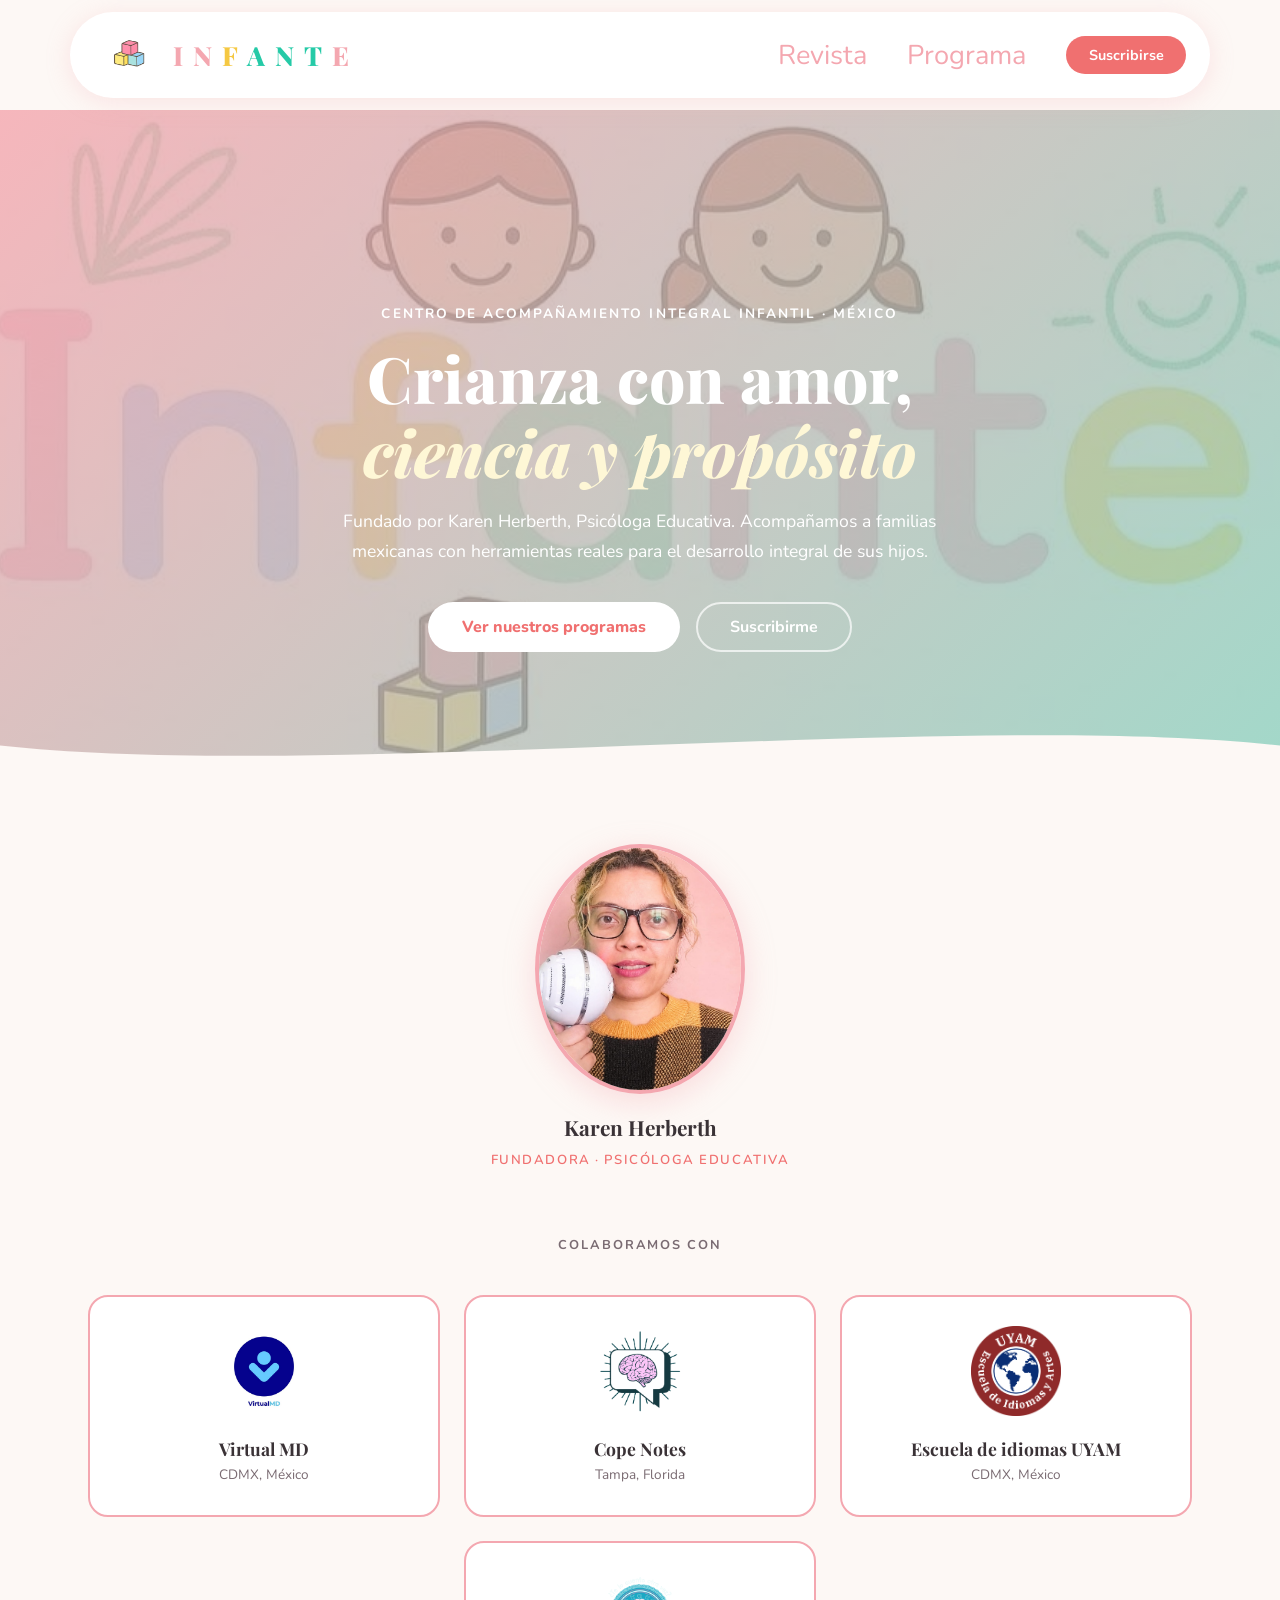
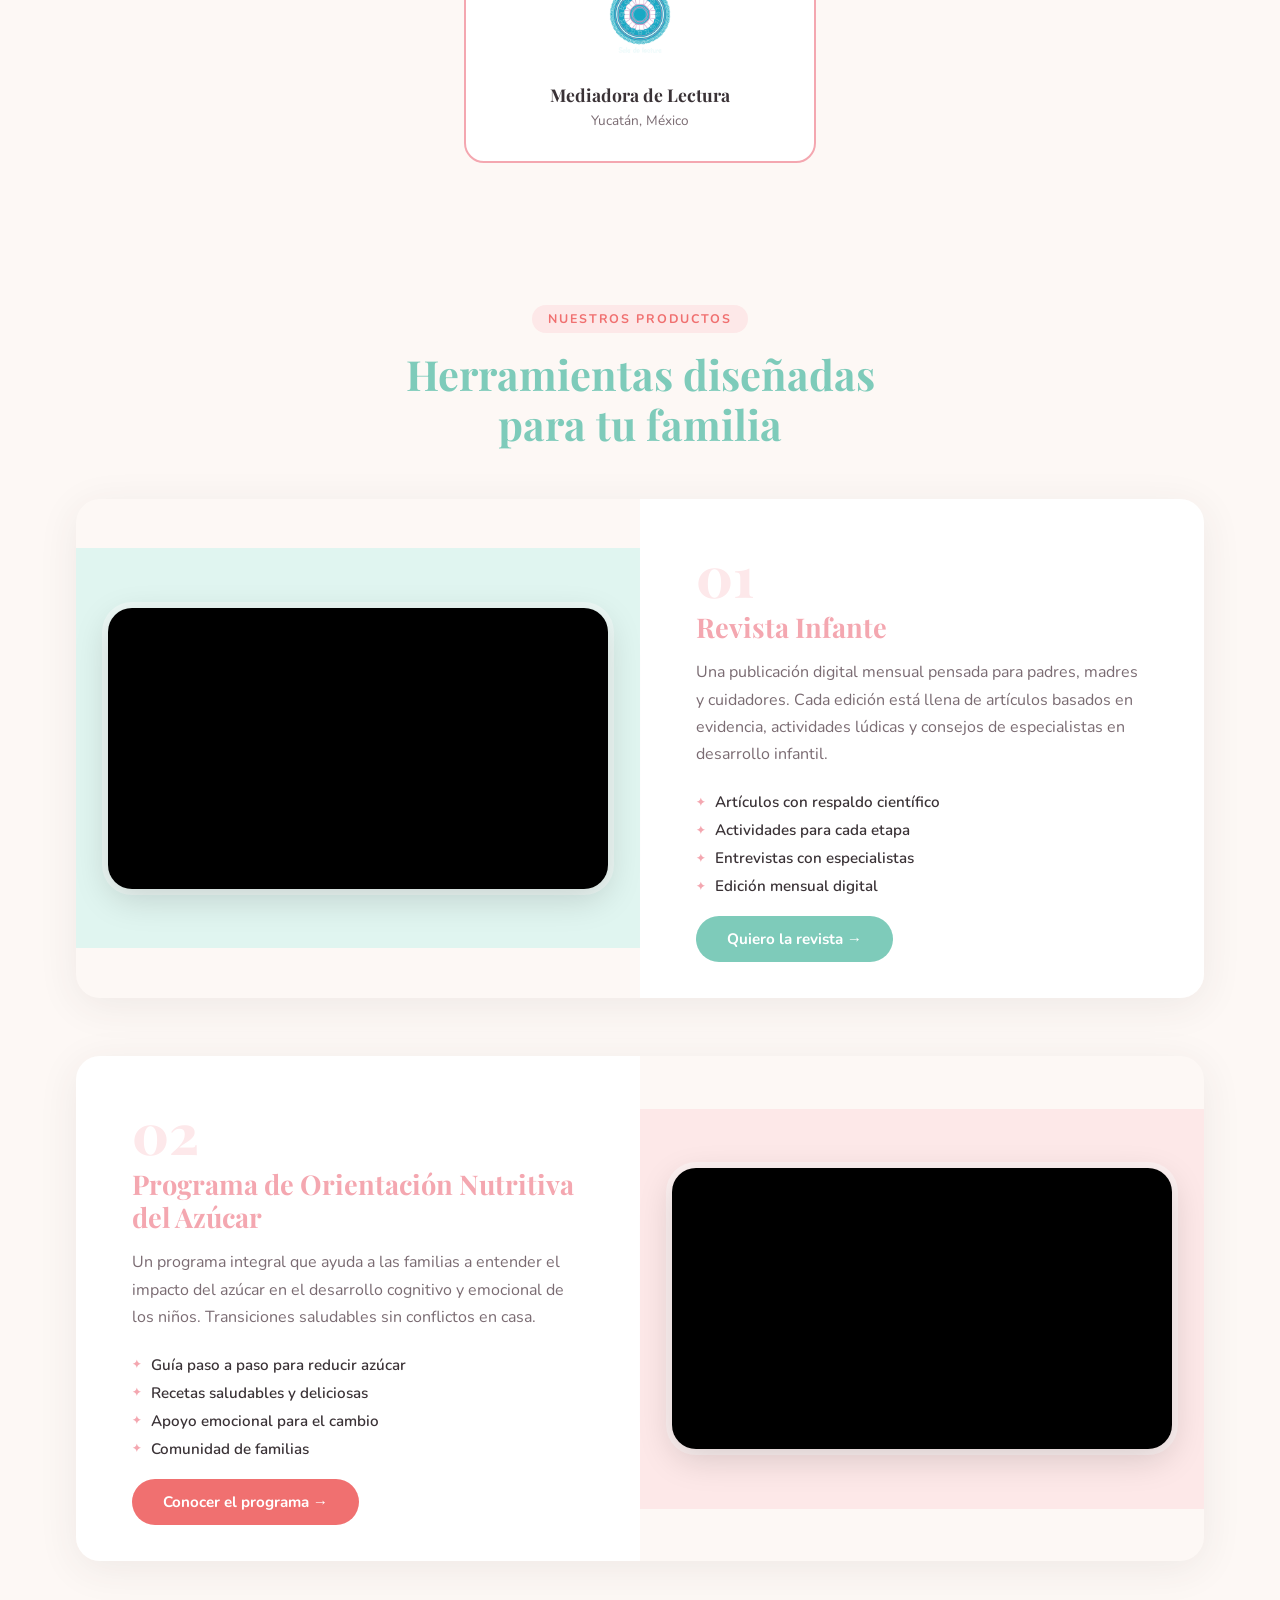
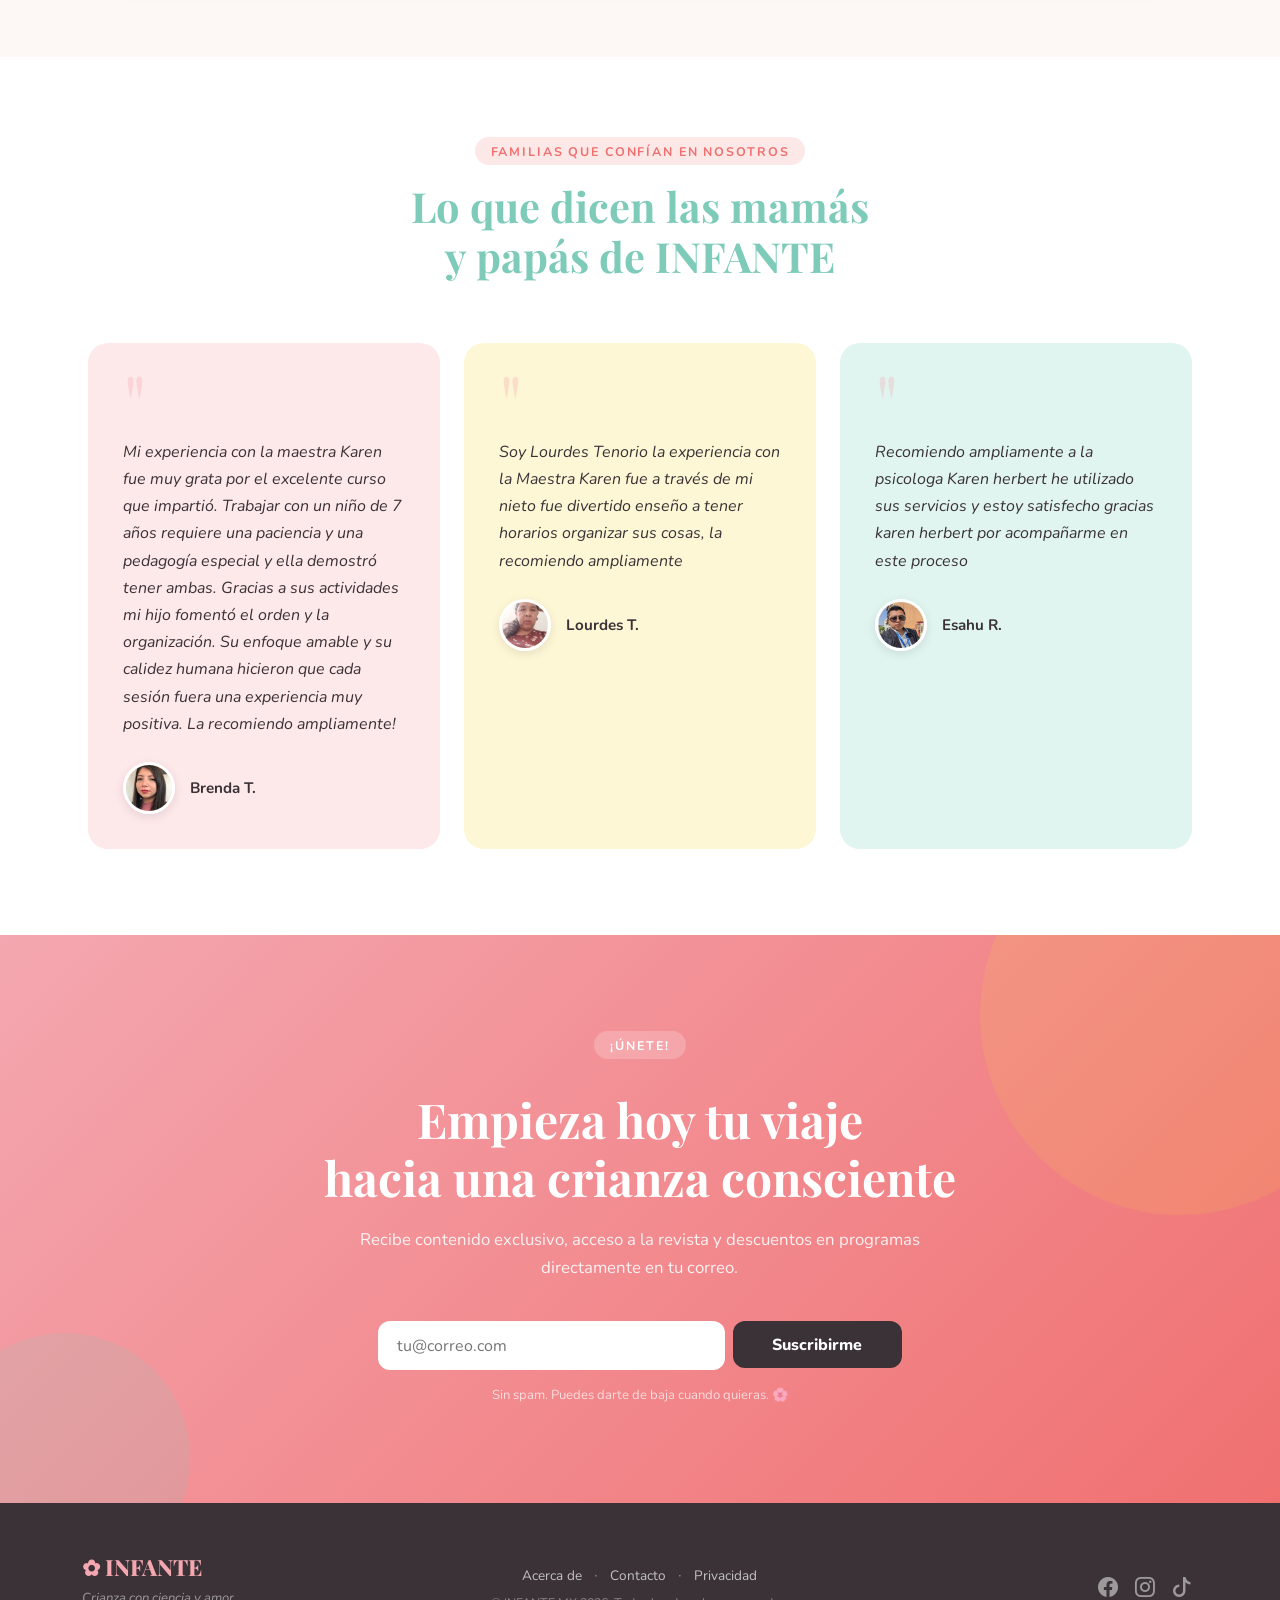
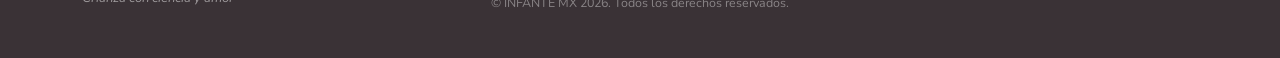
==== commit e2be9726: "Update index.html" ====
--- a/index.html
+++ b/index.html
@@ -184,7 +184,7 @@
                 <li><span class="feature-icon">✦</span> Entrevistas con especialistas</li>
                 <li><span class="feature-icon">✦</span> Edición mensual digital</li>
               </ul>
-              <a href="#signup" class="btn btn-producto btn-producto--mint">Quiero la revista →</a>
+              <a href="revista.html" class="btn btn-producto btn-producto--mint">Quiero la revista →</a>
             </div>
           </div>
         </div>
@@ -218,7 +218,7 @@
                 <li><span class="feature-icon">✦</span> Apoyo emocional para el cambio</li>
                 <li><span class="feature-icon">✦</span> Comunidad de familias</li>
               </ul>
-              <a href="#signup" class="btn btn-producto btn-producto--coral">Conocer el programa →</a>
+              <a href="programa.html" class="btn btn-producto btn-producto--coral">Conocer el programa →</a>
             </div>
           </div>
         </div>
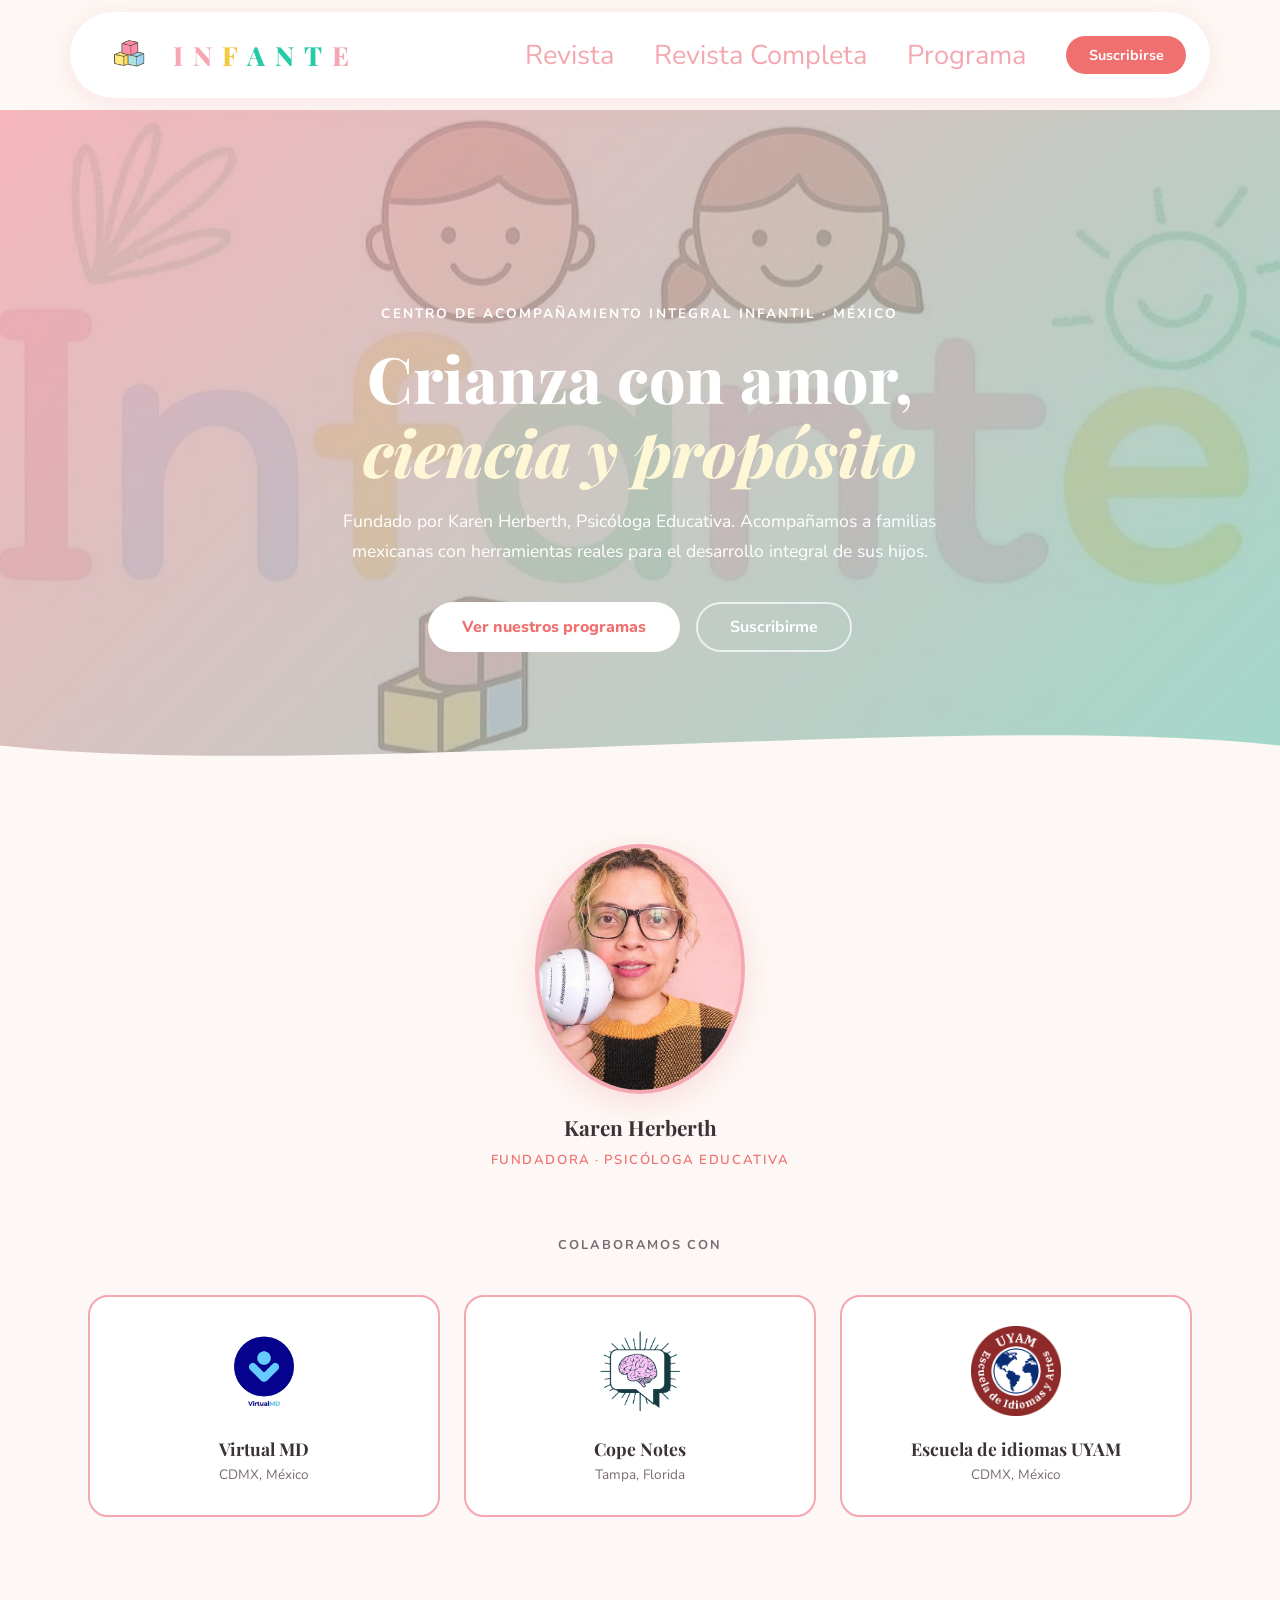
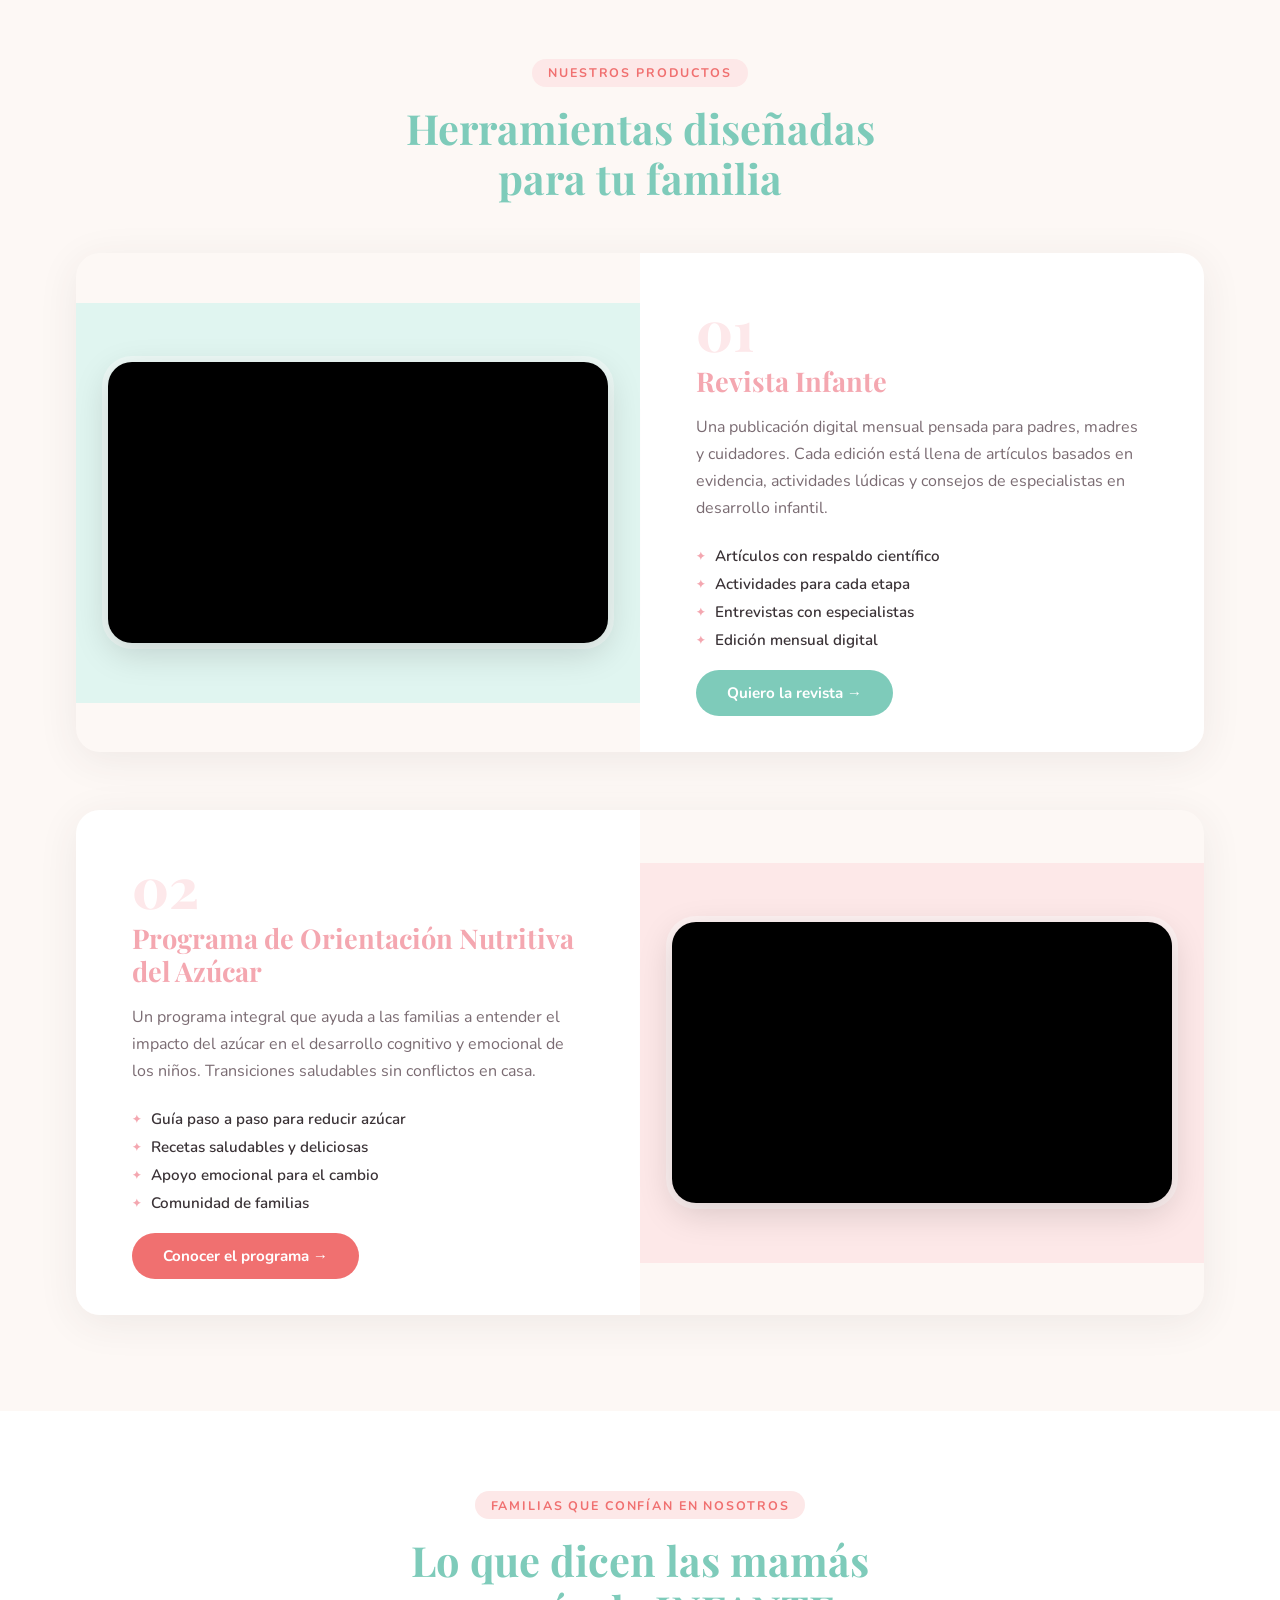
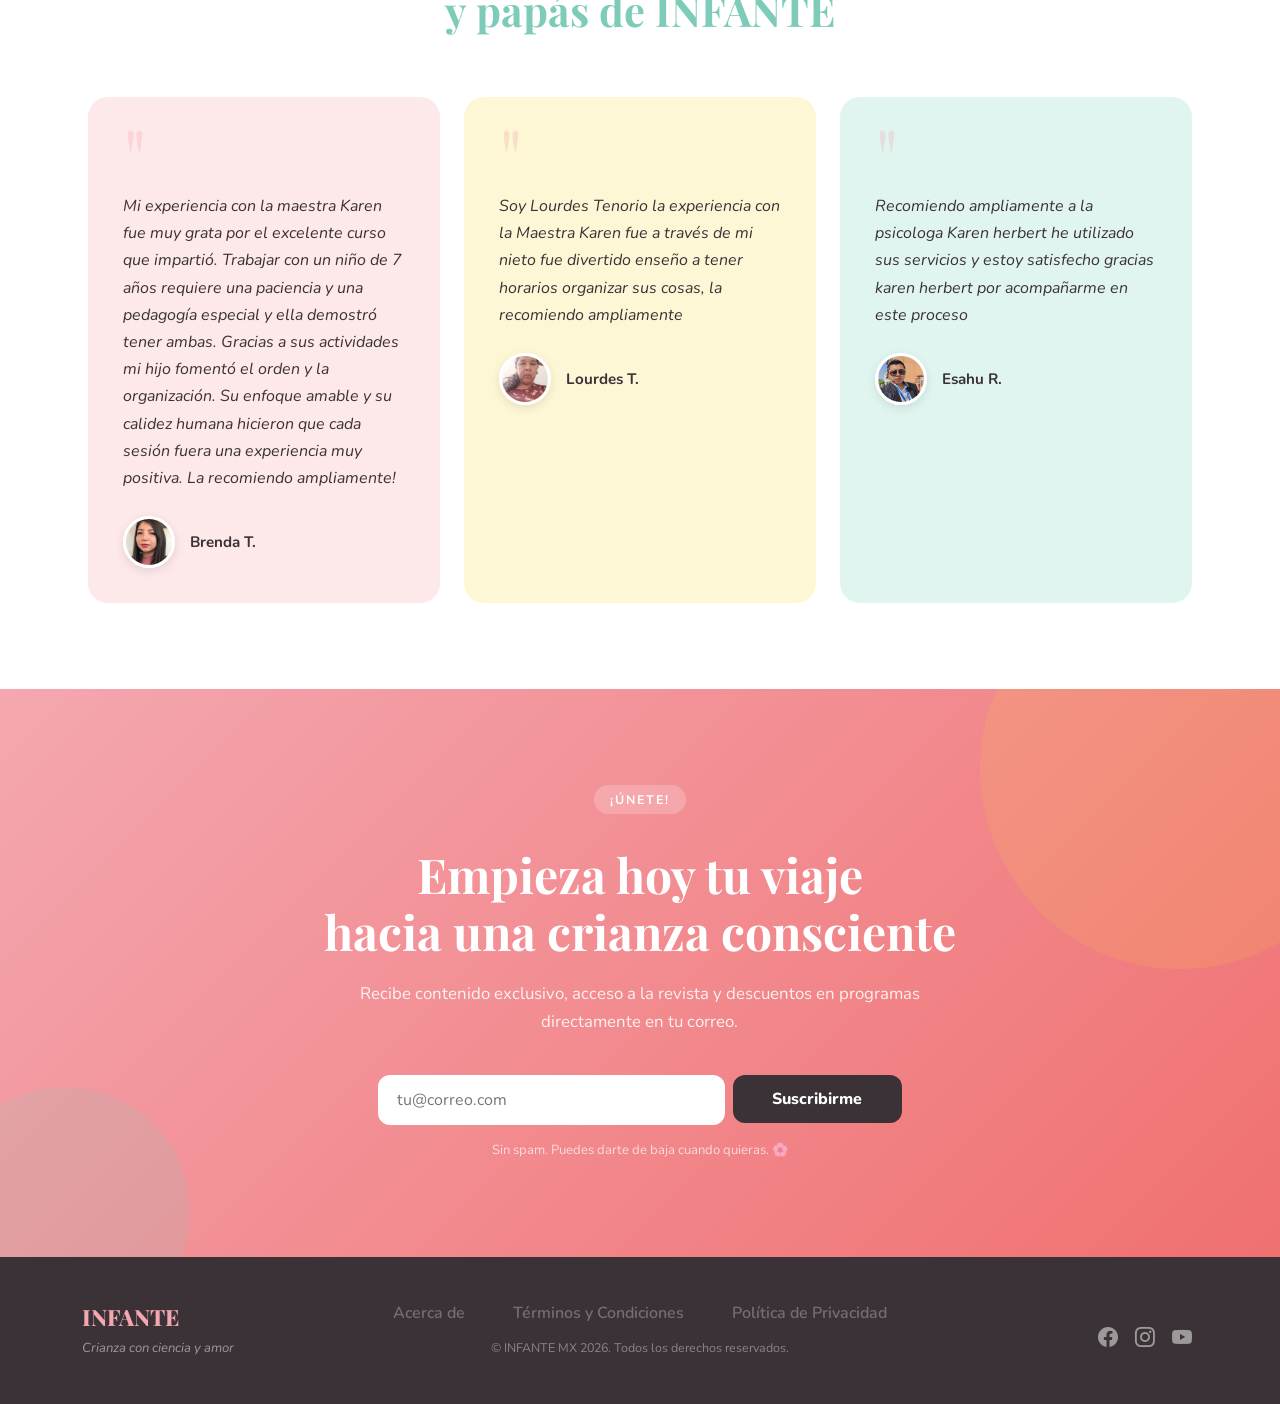
==== commit 54c34ece: "Actualizacion completa del proyecto INFANTE" ====
--- a/index.html
+++ b/index.html
@@ -27,6 +27,7 @@
           </a>
           <div class="nav-menu">
             <a href="revista.html"class="producto-titulo">Revista</a>
+            <a href="magazineComplete.html"class="producto-titulo">Revista Completa </a>
             <a href="programa.html"class="producto-titulo">Programa</a>
             <!-- <a href="#signup"class="producto-titulo">Curso</a> -->
             <a class="btn btn-suscribir" href="#signup">Suscribirse</a>
@@ -135,7 +136,7 @@
               <p class="colab-lugar">CDMX, México</p>
             </div>
           </div>
-          <div class="col-md-4 col-6">
+          <!-- <div class="col-md-4 col-6">
             <div class="colab-card">
               <a href="https://www.facebook.com/saladelecturaitinerante?rdid=WuXSrCHQlOlWKW9K&share_url=https%3A%2F%2Fwww.facebook.com%2Fshare%2F1FX52rbL6p%2F#" target="_blank" rel="noopener noreferrer">
                 <img src="assets/icon/icon-sala-lectura.png" alt="Cope Notes" class="colab-img">
@@ -143,7 +144,7 @@
               <h5 class="colab-name">Mediadora de Lectura</h5>
               <p class="colab-lugar">Yucatán, México</p>
             </div>
-          </div>
+          </div> -->
         </div>
       </div>
     </section>
@@ -221,7 +222,7 @@
               <a href="programa.html" class="btn btn-producto btn-producto--coral">Conocer el programa →</a>
             </div>
           </div>
-        </div>
+        </div> 
       </div>
     </section>
 
@@ -309,24 +310,23 @@
       <div class="container">
         <div class="row align-items-center">
           <div class="col-lg-4 text-center text-lg-start mb-3 mb-lg-0">
-            <span class="footer-brand">✿ INFANTE</span>
+            <span class="footer-brand">INFANTE</span>
             <p class="footer-tagline">Crianza con ciencia y amor</p>
           </div>
           <div class="col-lg-4 text-center mb-3 mb-lg-0">
-            <ul class="list-inline footer-links mb-1">
-              <li class="list-inline-item"><a href="#!">Acerca de</a></li>
-              <li class="list-inline-item">·</li>
-              <li class="list-inline-item"><a href="#!">Contacto</a></li>
-              <li class="list-inline-item">·</li>
-              <li class="list-inline-item"><a href="#!">Privacidad</a></li>
-            </ul>
+            <div class="footer-links">
+              <a href="acercaDe.html">Acerca de</a>
+              <a href="terminosCondiciones.html">Términos y Condiciones</a>
+              <a href="privacidad.html">Política de Privacidad</a>
+            </div>
             <p class="footer-copy">&copy; INFANTE MX 2026. Todos los derechos reservados.</p>
           </div>
           <div class="col-lg-4 text-center text-lg-end">
             <ul class="list-inline footer-social mb-0">
-              <li class="list-inline-item"><a href="#!" aria-label="Facebook"><i class="bi-facebook"></i></a></li>
-              <li class="list-inline-item"><a href="#!" aria-label="Instagram"><i class="bi-instagram"></i></a></li>
-              <li class="list-inline-item"><a href="#!" aria-label="TikTok"><i class="bi-tiktok"></i></a></li>
+              <li class="list-inline-item"><a href="https://www.facebook.com/infantemexico" target="_blank" rel="noopener noreferrer" aria-label="Facebook"><i class="bi-facebook"></i></a></li>
+              <li class="list-inline-item"><a href="https://www.instagram.com/infantemexico" target="_blank" rel="noopener noreferrer" aria-label="Instagram"><i class="bi-instagram"></i></a></li>
+              <li class="list-inline-item"><a href="https://www.youtube.com/@Infantemexico" target="_blank" rel="noopener noreferrer" aria-label="YouTube"><i class="bi-youtube"></i></a></li>
+              <!-- <li class="list-inline-item"><a href="#!" aria-label="TikTok"><i class="bi-tiktok"></i></a></li> -->
             </ul>
           </div>
         </div>
--- a/css/styles.css
+++ b/css/styles.css
@@ -16,4 +16,4 @@
 @import url('./pages/programa.css');
 @import url('./pages/curso.css');
 
-@import url('./responsive.css');
+@import url('./responsive.css');
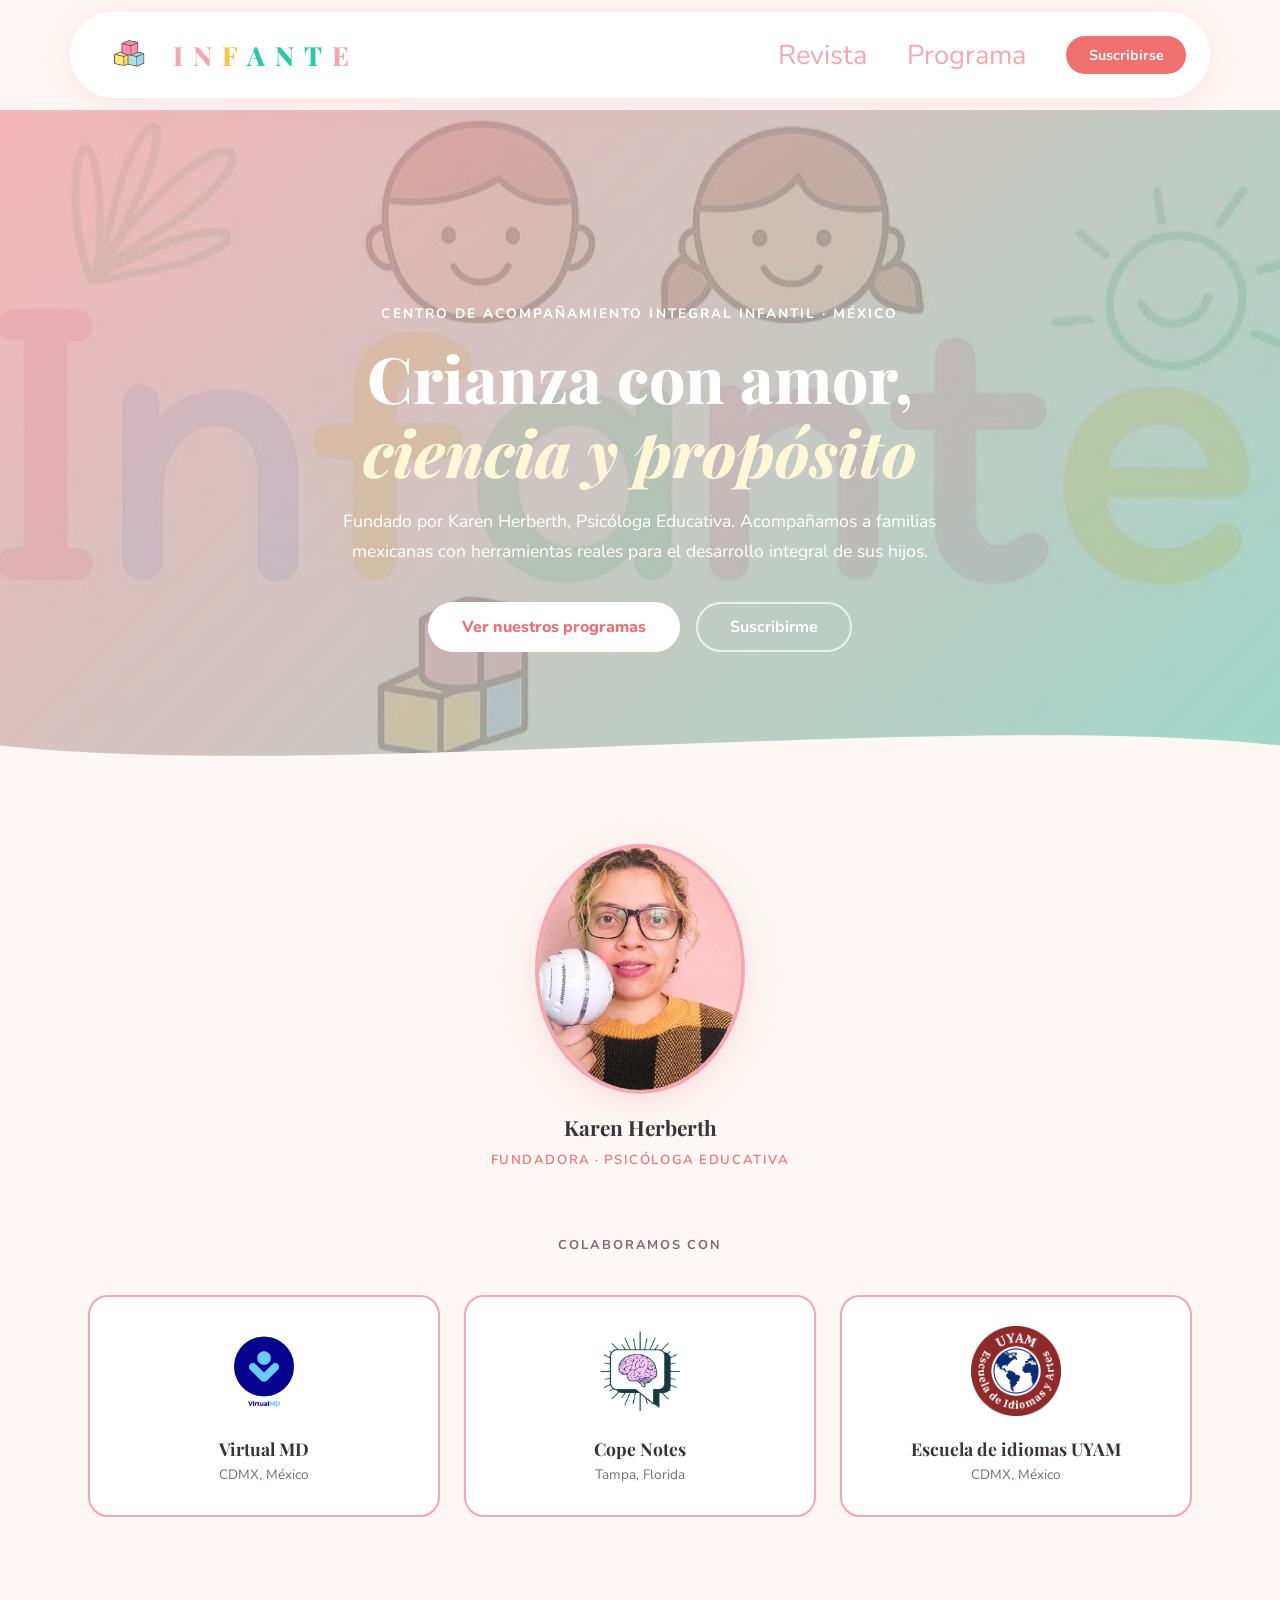
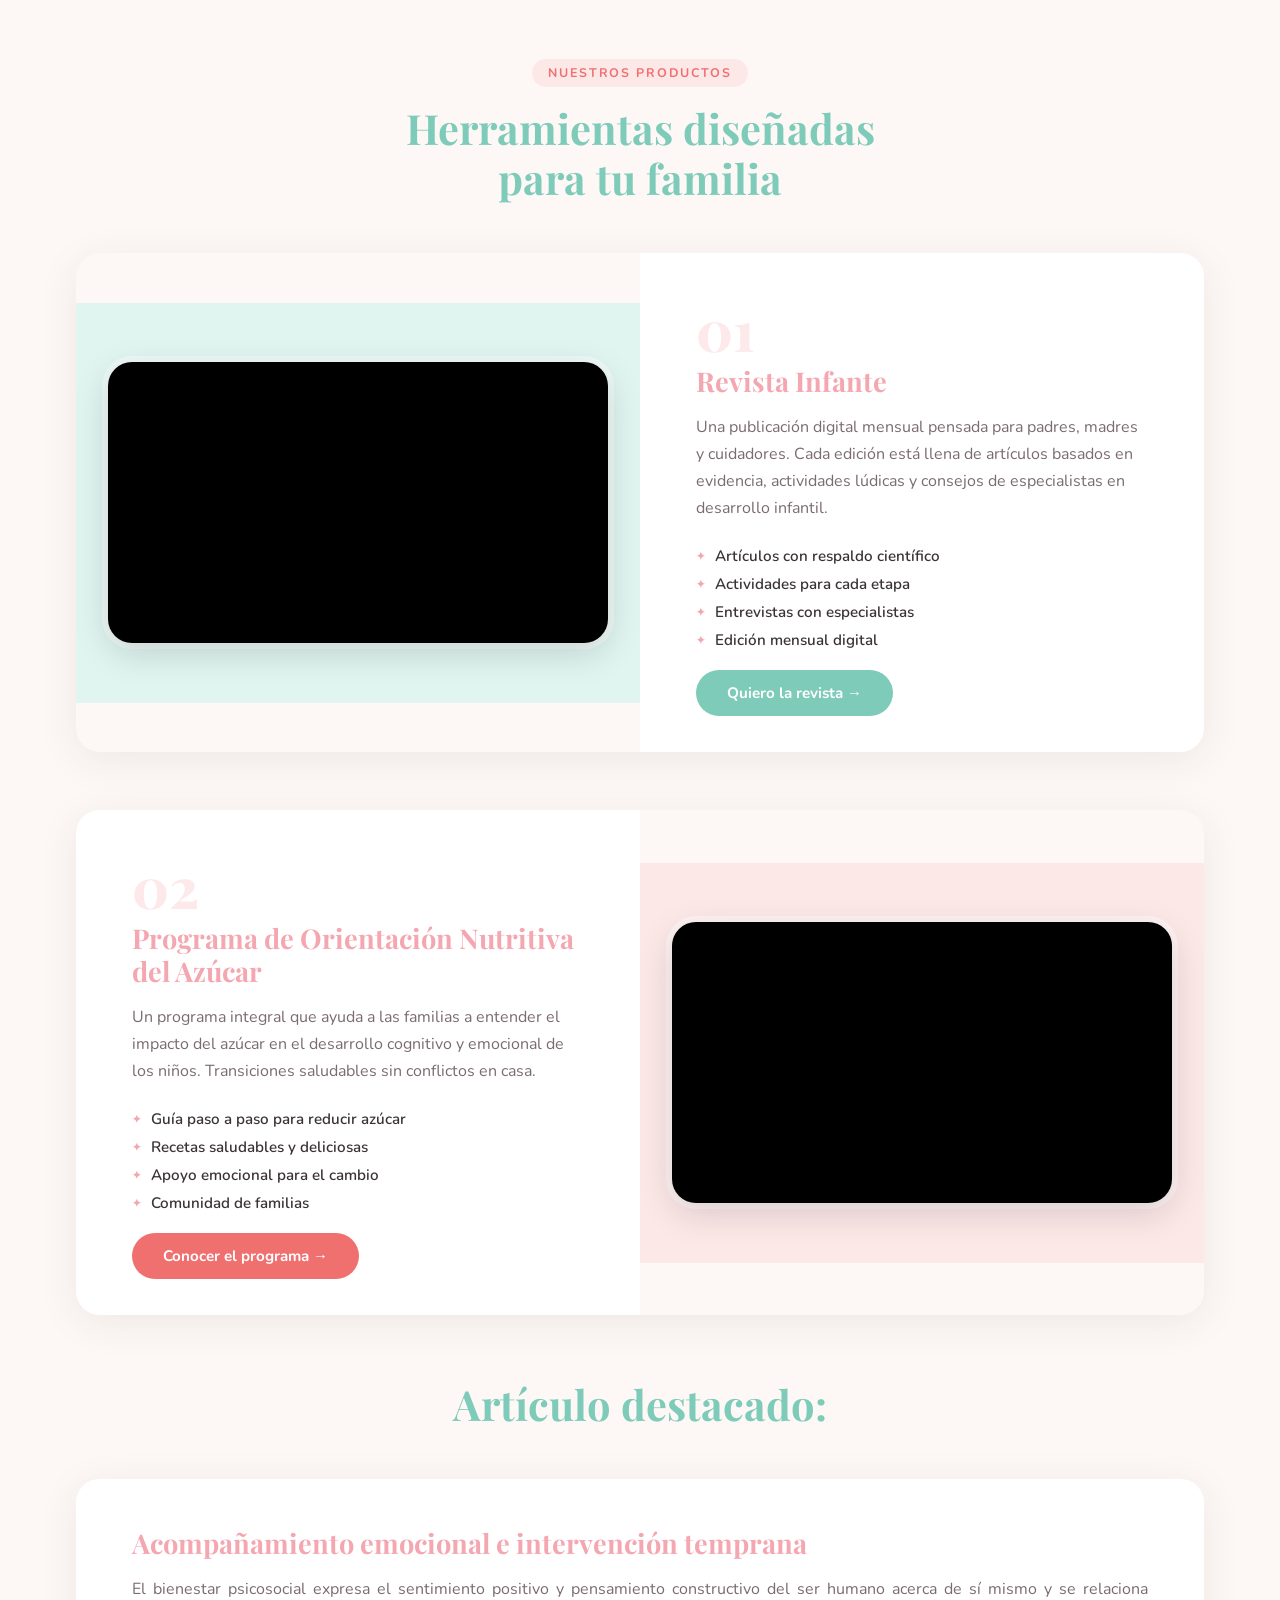
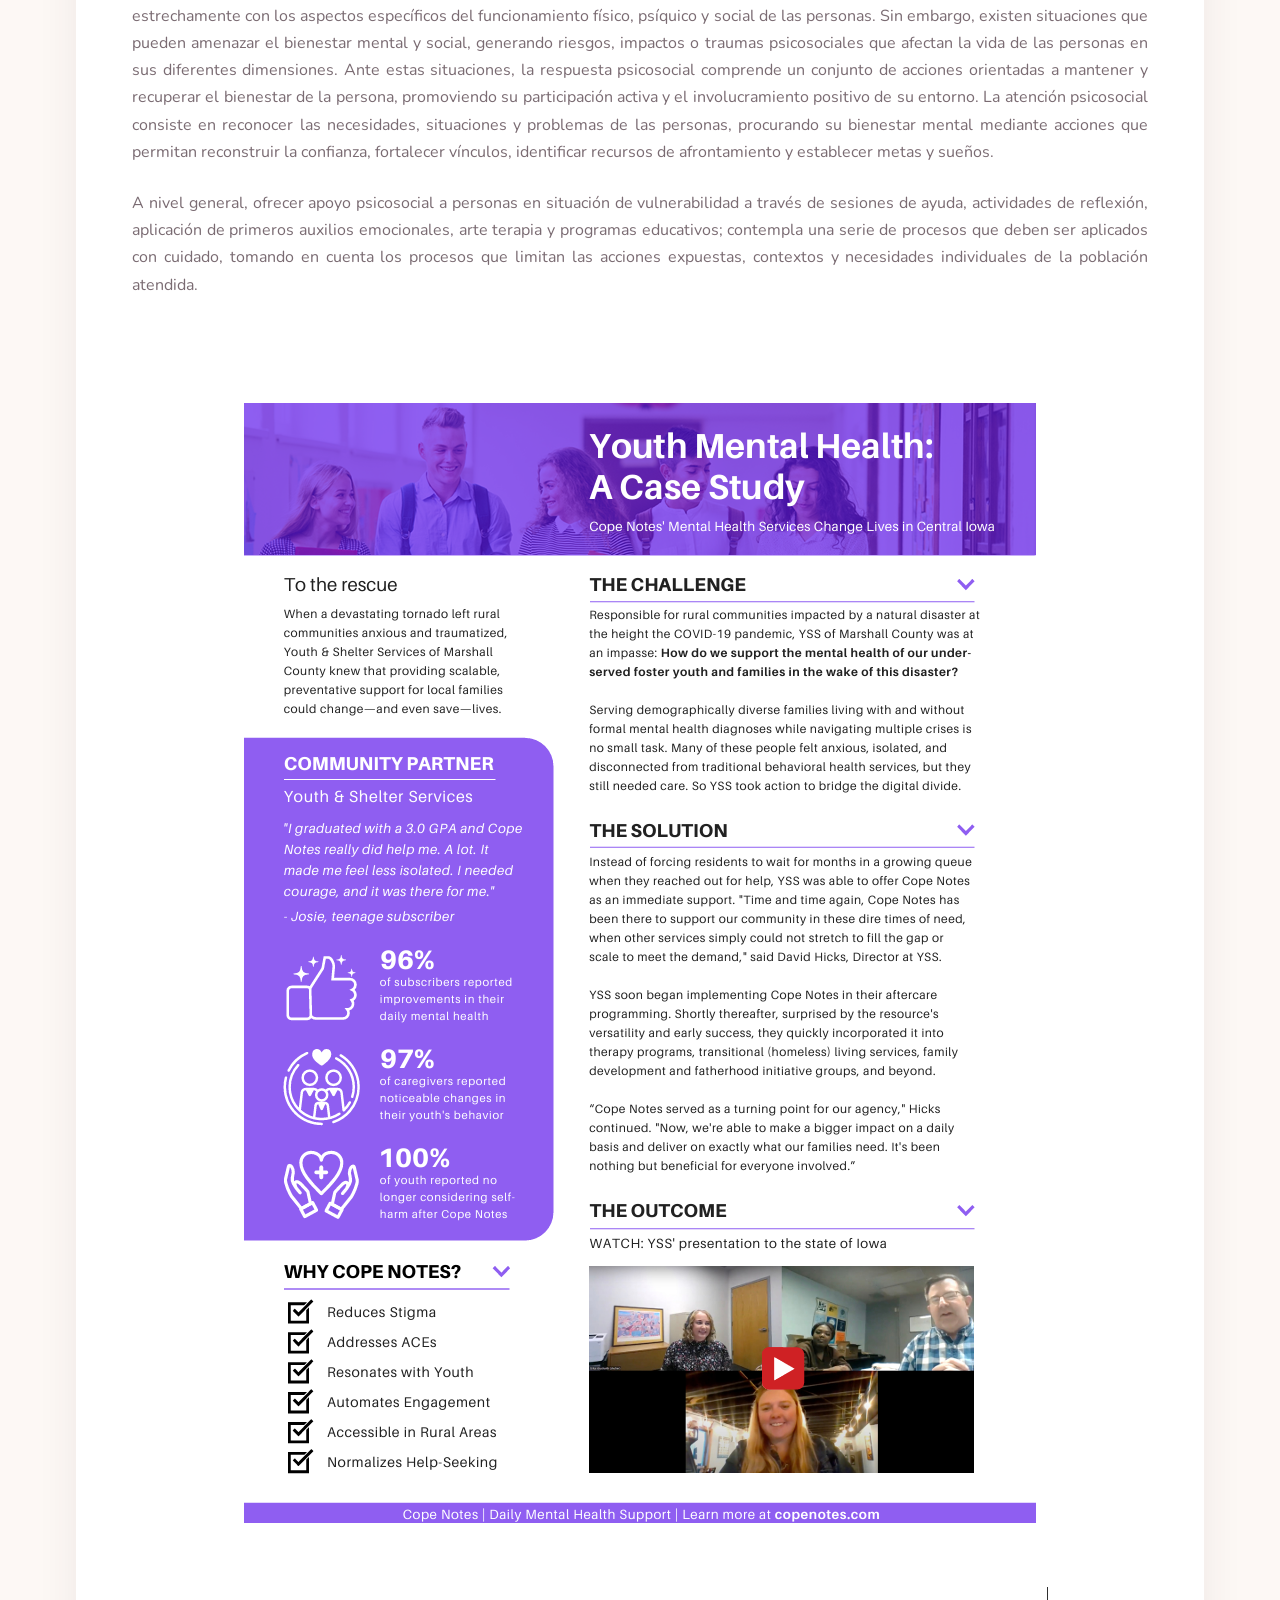
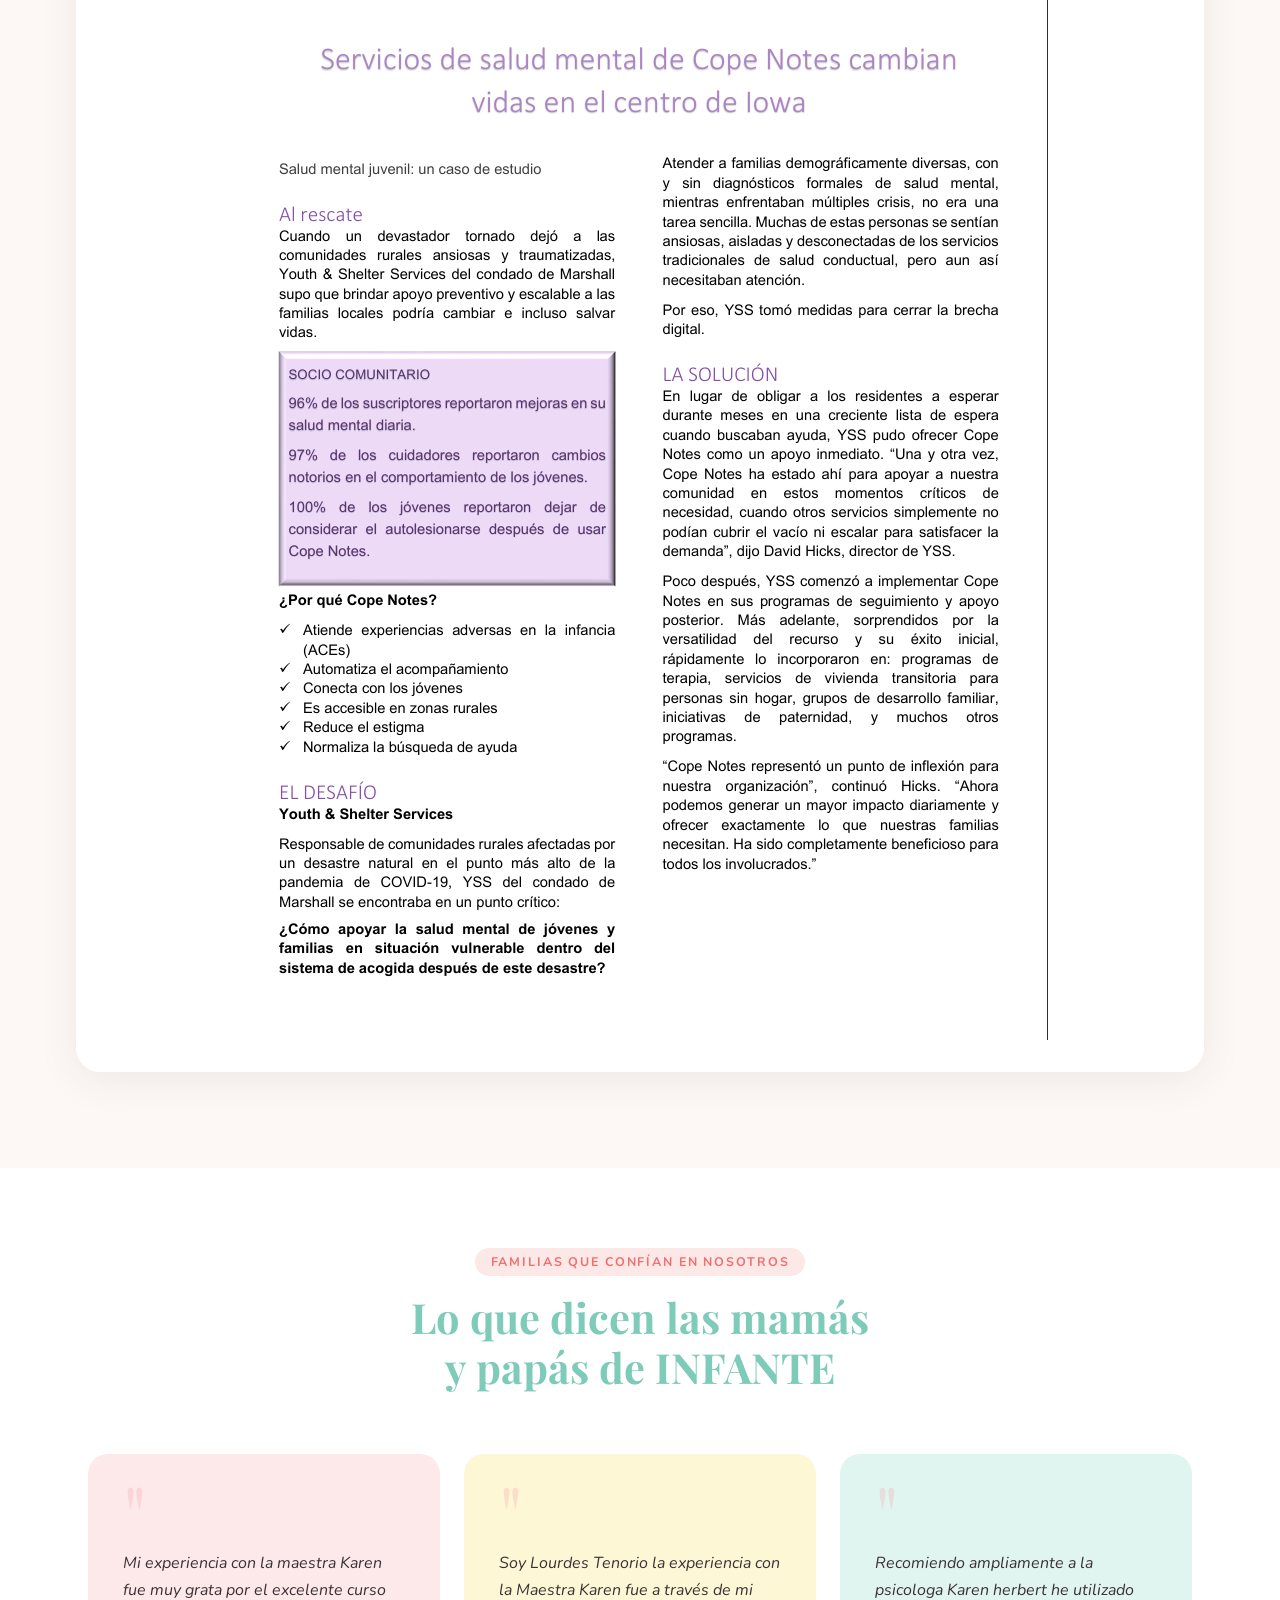
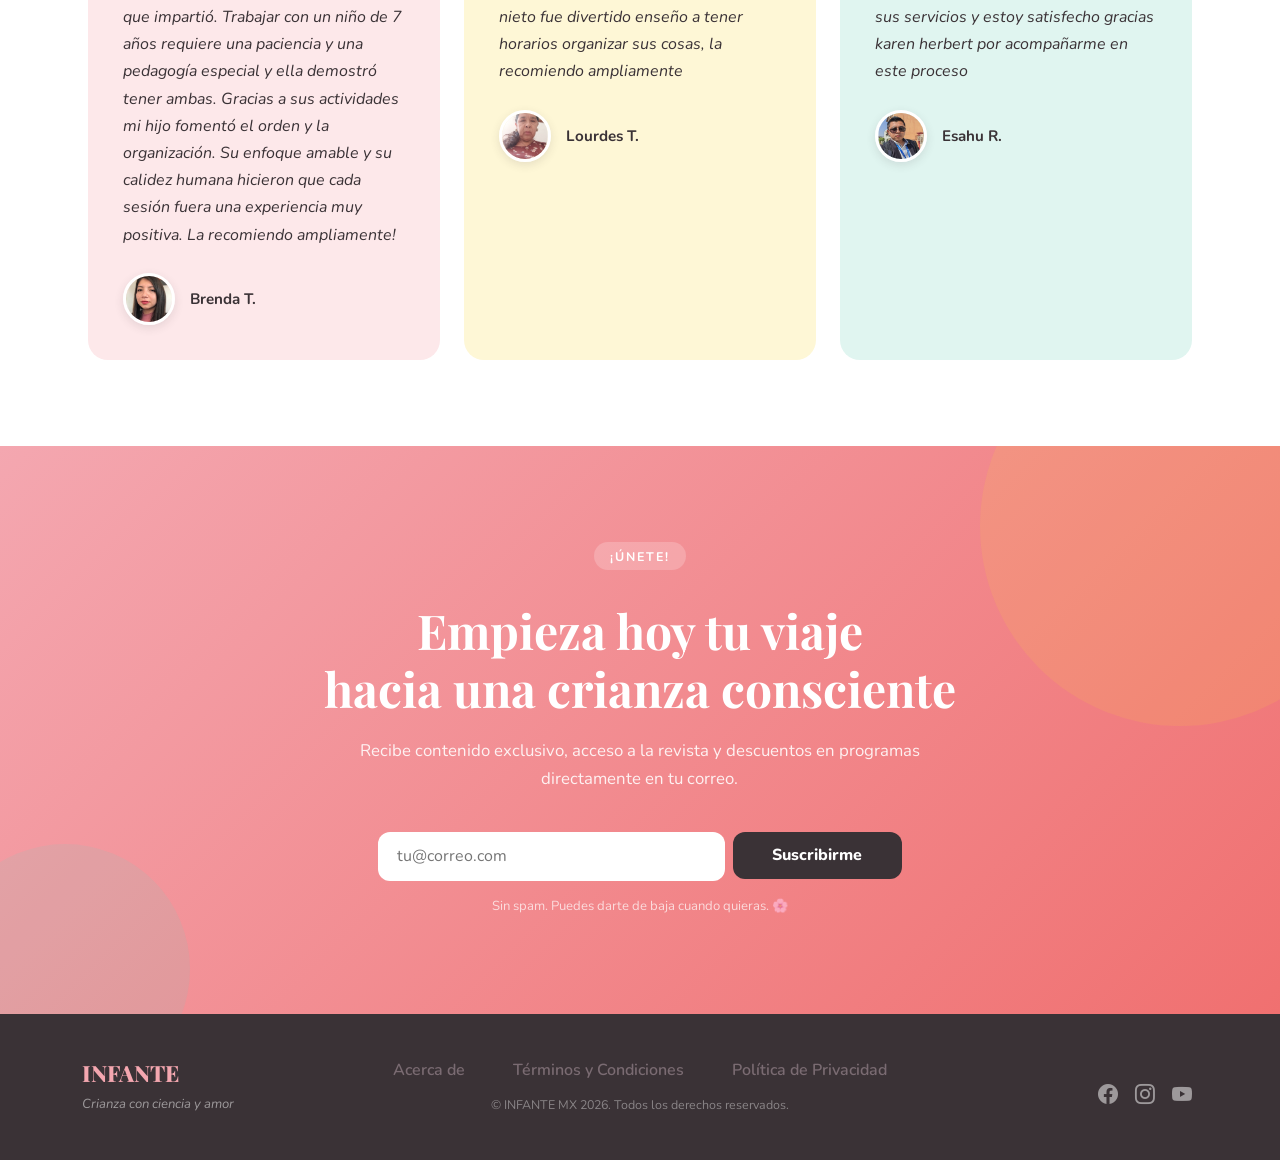
==== commit fc780f54: "Agrega el artículo al home" ====
--- a/index.html
+++ b/index.html
@@ -27,7 +27,7 @@
           </a>
           <div class="nav-menu">
             <a href="revista.html"class="producto-titulo">Revista</a>
-            <a href="magazineComplete.html"class="producto-titulo">Revista Completa </a>
+            <!-- <a href="magazineComplete.html"class="producto-titulo">Revista Completa </a> -->
             <a href="programa.html"class="producto-titulo">Programa</a>
             <!-- <a href="#signup"class="producto-titulo">Curso</a> -->
             <a class="btn btn-suscribir" href="#signup">Suscribirse</a>
@@ -224,6 +224,38 @@
           </div>
         </div> 
       </div>
+
+      <div class="container">
+        <div class="section-header text-center">
+          <h2 class="section-title">
+            Artículo destacado: 
+          </h2>
+        </div>
+        <div class="producto-row row g-0 align-items-center">
+          <div class="col-lg-2 producto-text-col">
+            <div class="producto-text">
+              <h3 class="producto-titulo">
+                Acompañamiento emocional e intervención temprana
+              </h3>
+              <p style="text-align: justify;" class="producto-desc">
+                El bienestar psicosocial expresa el sentimiento positivo y pensamiento constructivo del ser humano acerca de sí mismo y se relaciona estrechamente con los aspectos específicos del funcionamiento físico, psíquico y social de las personas. Sin embargo, existen situaciones que pueden amenazar el bienestar mental y social, generando riesgos, impactos o traumas psicosociales que afectan la vida de las personas en sus diferentes dimensiones.
+                Ante estas situaciones, la respuesta psicosocial comprende un conjunto de acciones orientadas a mantener y recuperar el bienestar de la persona, promoviendo su participación activa y el involucramiento positivo de su entorno. La atención psicosocial consiste en reconocer las necesidades, situaciones y problemas de las personas, procurando su bienestar mental mediante acciones que permitan reconstruir la confianza, fortalecer vínculos, identificar recursos de afrontamiento y establecer metas y sueños.
+              </p>
+              <p style="text-align: justify;" class="producto-desc">
+                A nivel general, ofrecer apoyo psicosocial a personas en situación de vulnerabilidad a  través de sesiones de ayuda, actividades de reflexión, aplicación de primeros auxilios emocionales, arte terapia y programas educativos; contempla una serie de procesos que deben ser aplicados con cuidado, tomando en cuenta los procesos que limitan las acciones expuestas, contextos y necesidades individuales de la población atendida.
+              </p>
+            </div>
+            <div class="col-lg-2 producto-img-col">
+              <div class="producto-img">
+                <img src="assets/img/home/article-copenotes.png" alt="Acompañamiento emocional e intervención temprana">
+              </div>
+              <div class="producto-img">
+                <img src="assets/img/home/article-copenotes-esp.png" alt="Acompañamiento emocional e intervención temprana">
+              </div>
+            </div>
+          </div>
+        </div>
+      </div>
     </section>
 
     <!-- TESTIMONIOS -->
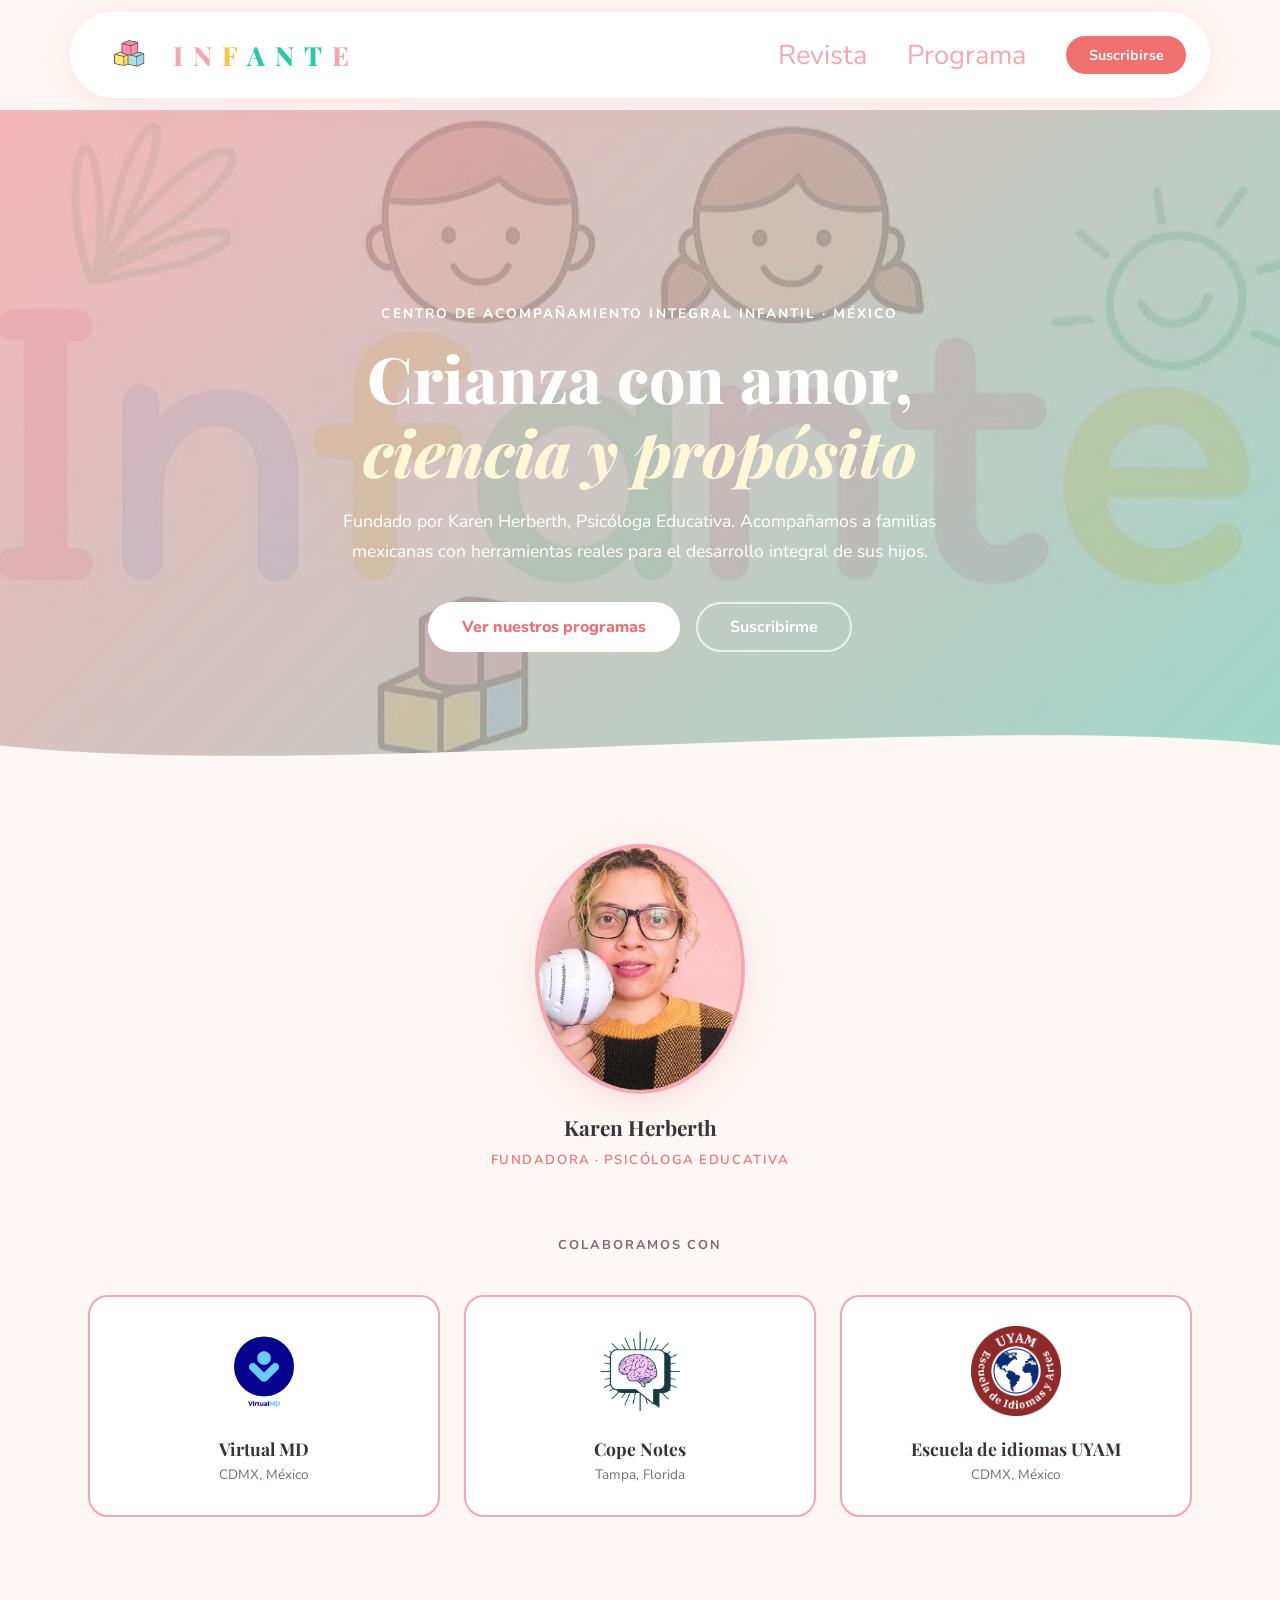
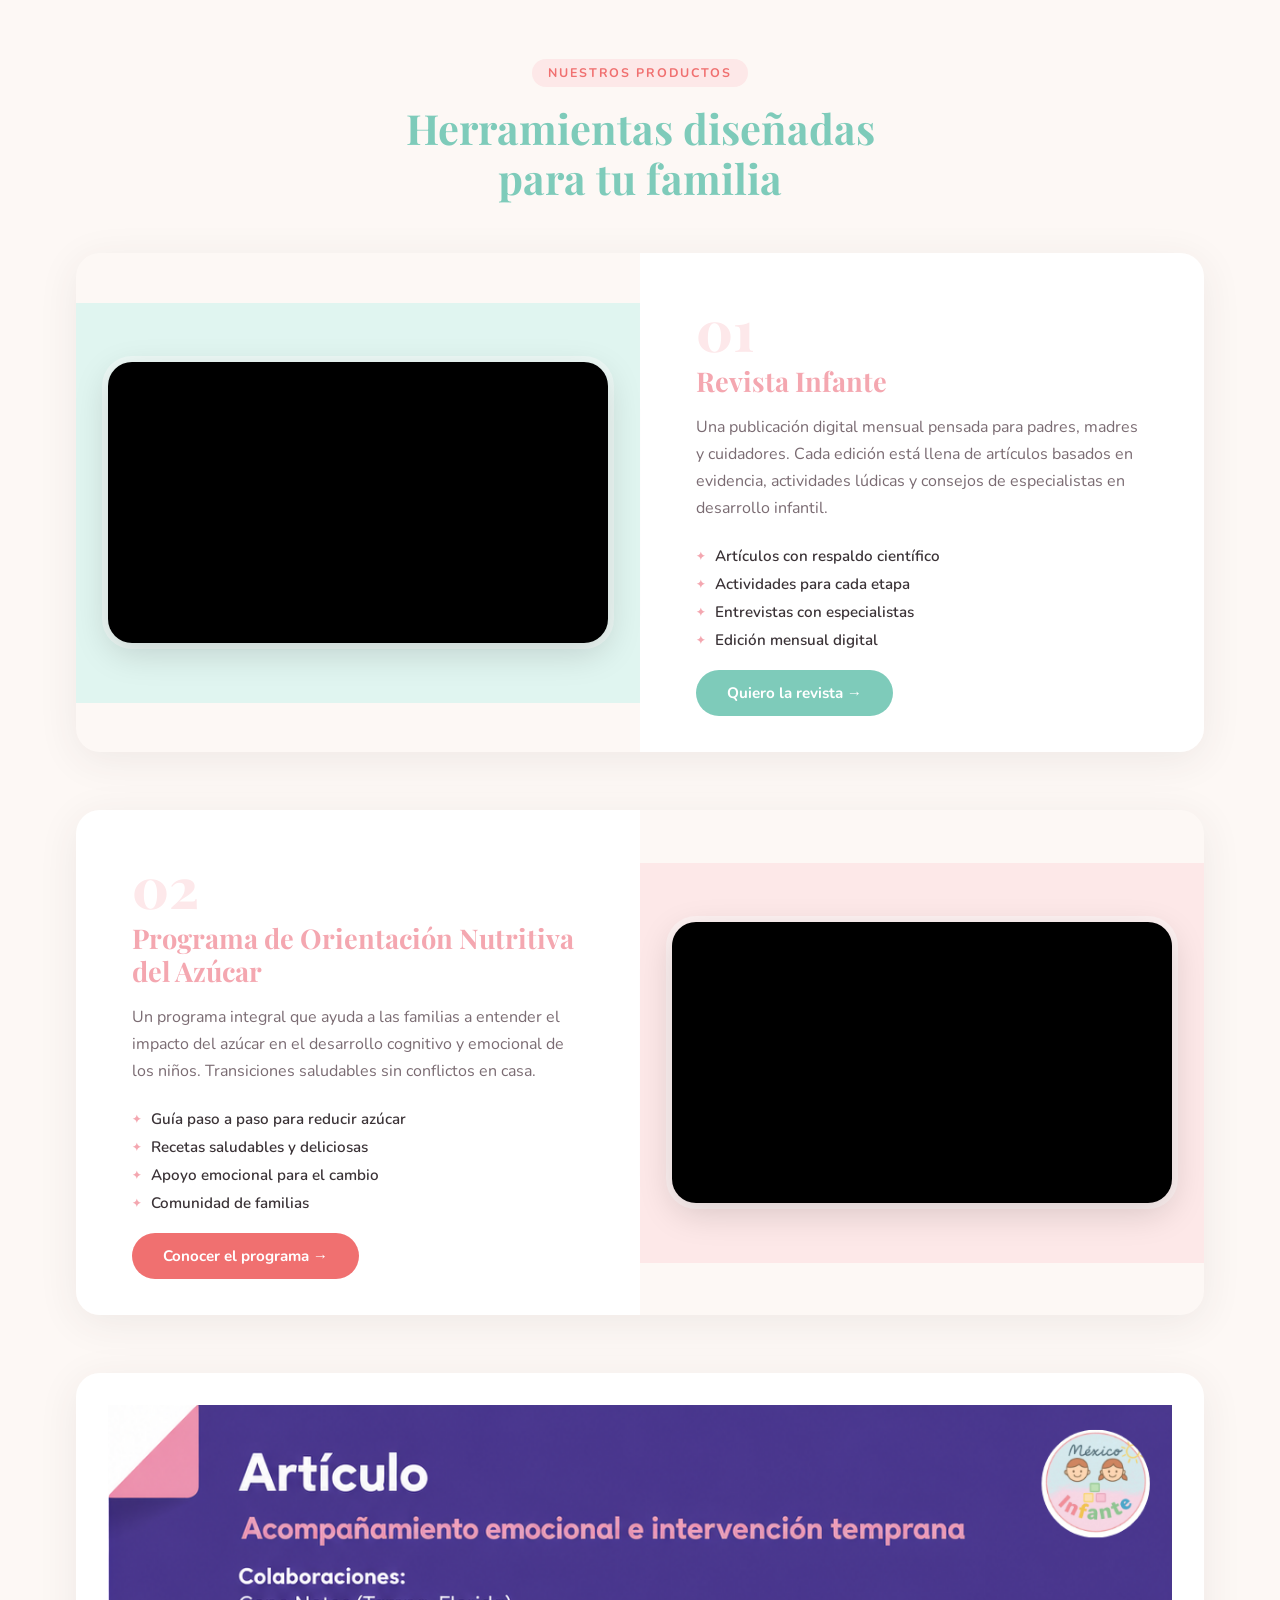
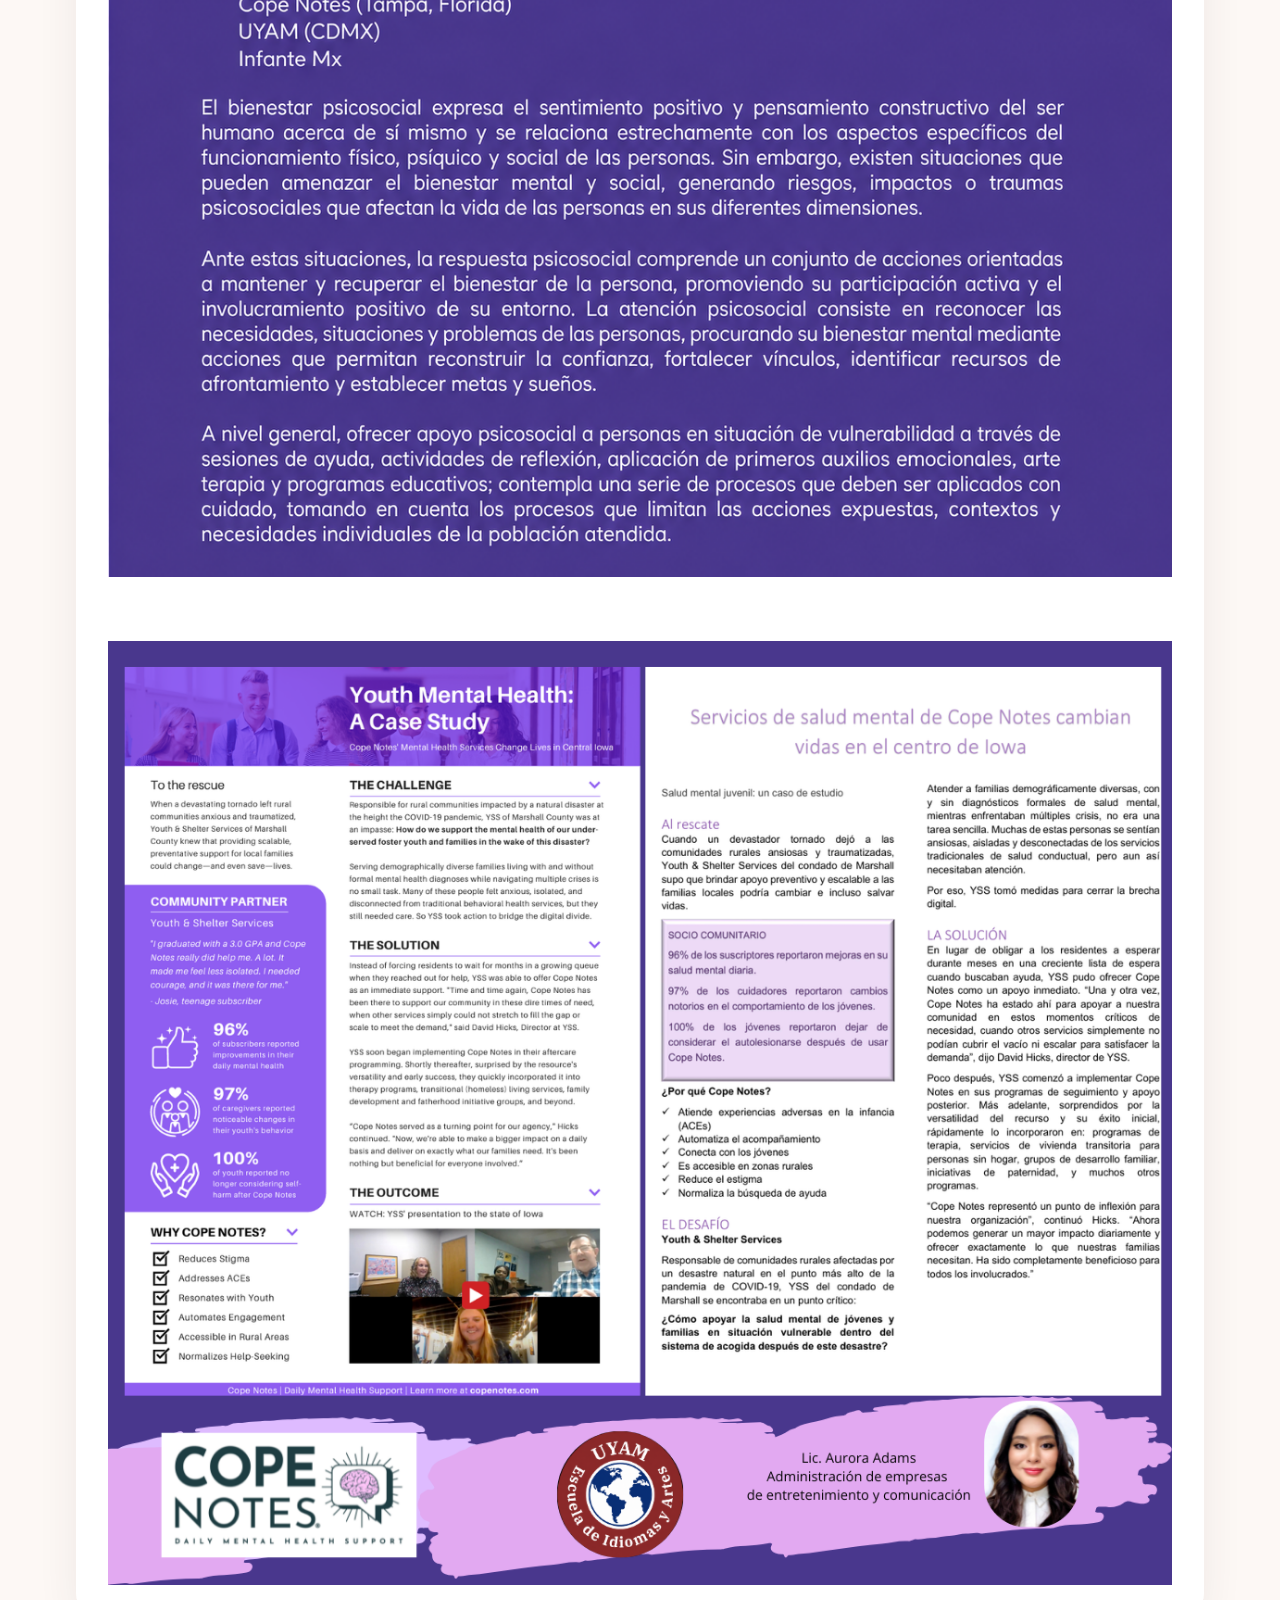
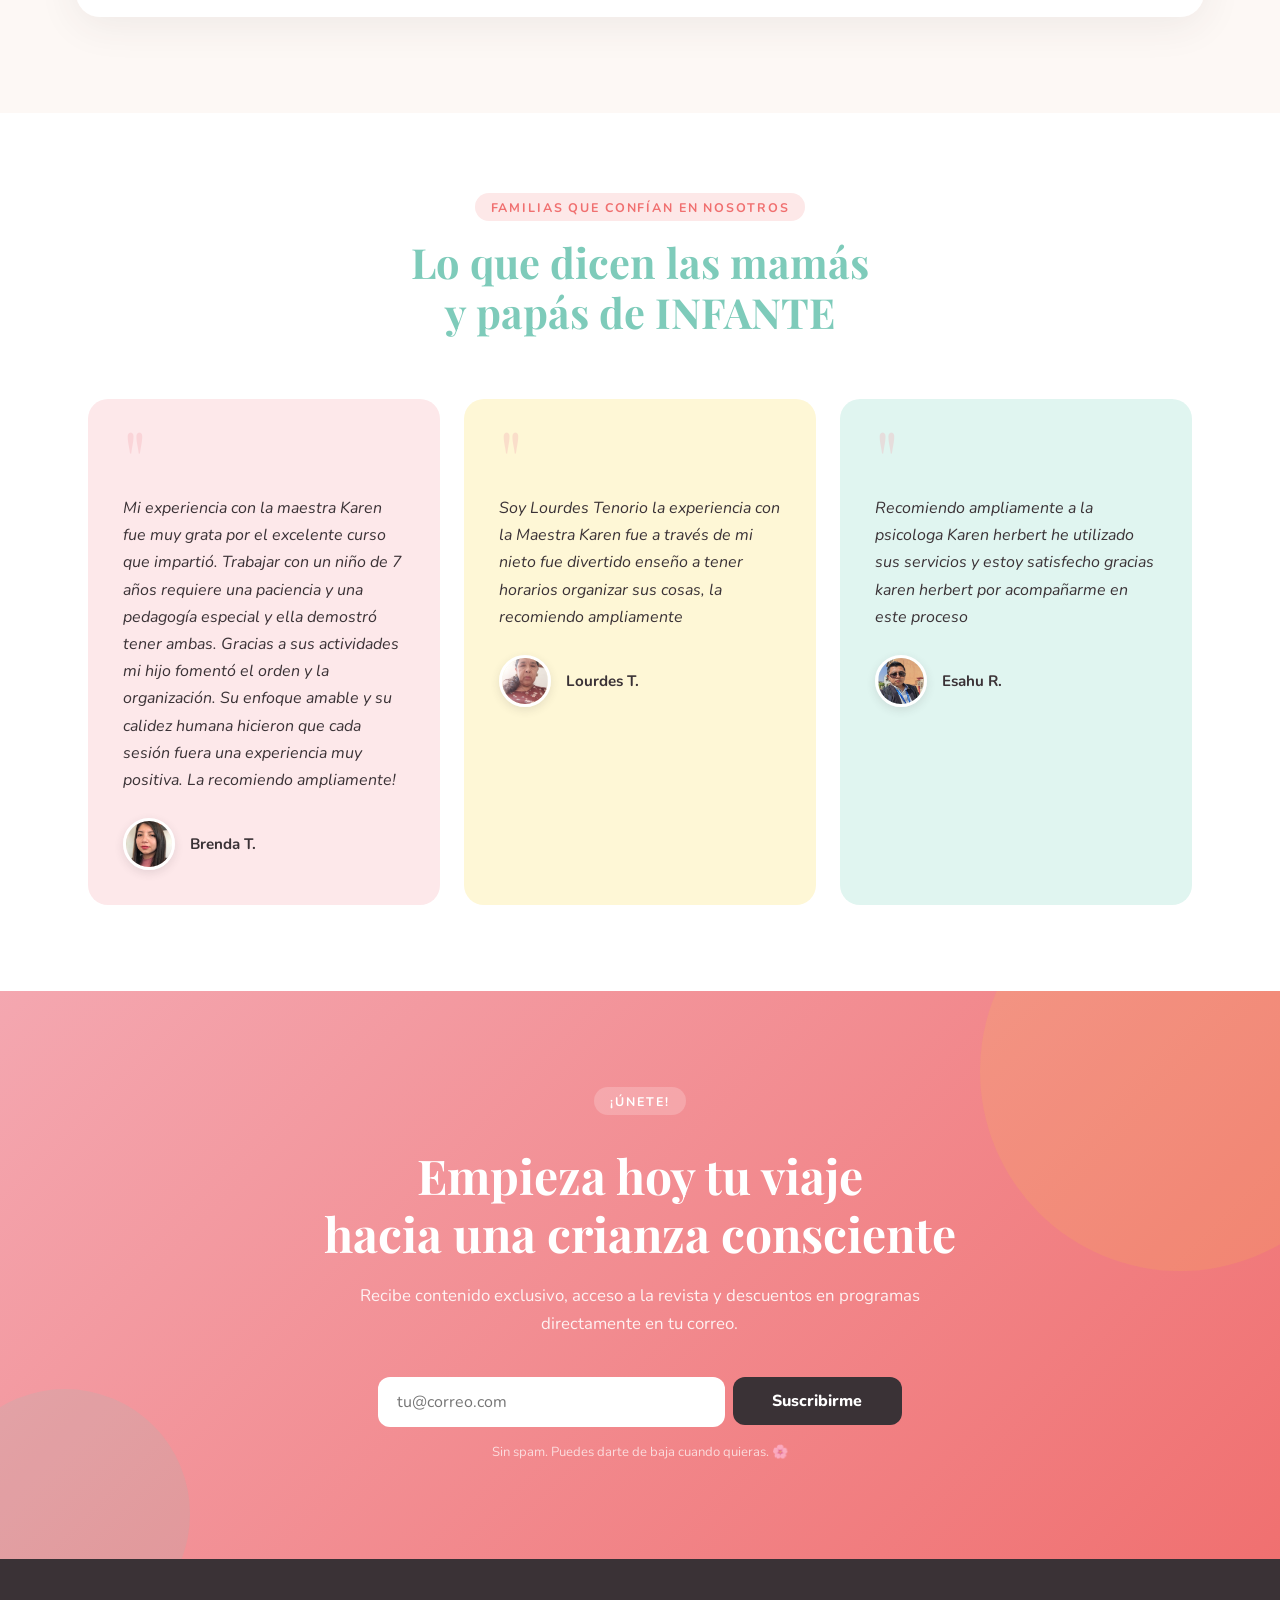
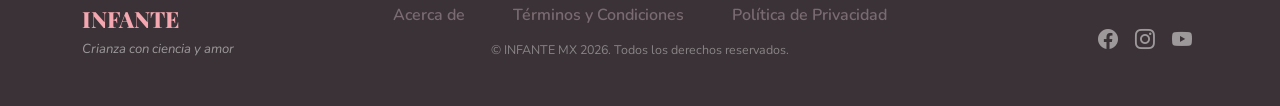
==== commit 6504dd20: "agregar articulo completo" ====
--- a/index.html
+++ b/index.html
@@ -228,29 +228,17 @@
       <div class="container">
         <div class="section-header text-center">
           <h2 class="section-title">
-            Artículo destacado: 
+            <!-- Artículo destacado:  -->
           </h2>
         </div>
         <div class="producto-row row g-0 align-items-center">
           <div class="col-lg-2 producto-text-col">
-            <div class="producto-text">
-              <h3 class="producto-titulo">
-                Acompañamiento emocional e intervención temprana
-              </h3>
-              <p style="text-align: justify;" class="producto-desc">
-                El bienestar psicosocial expresa el sentimiento positivo y pensamiento constructivo del ser humano acerca de sí mismo y se relaciona estrechamente con los aspectos específicos del funcionamiento físico, psíquico y social de las personas. Sin embargo, existen situaciones que pueden amenazar el bienestar mental y social, generando riesgos, impactos o traumas psicosociales que afectan la vida de las personas en sus diferentes dimensiones.
-                Ante estas situaciones, la respuesta psicosocial comprende un conjunto de acciones orientadas a mantener y recuperar el bienestar de la persona, promoviendo su participación activa y el involucramiento positivo de su entorno. La atención psicosocial consiste en reconocer las necesidades, situaciones y problemas de las personas, procurando su bienestar mental mediante acciones que permitan reconstruir la confianza, fortalecer vínculos, identificar recursos de afrontamiento y establecer metas y sueños.
-              </p>
-              <p style="text-align: justify;" class="producto-desc">
-                A nivel general, ofrecer apoyo psicosocial a personas en situación de vulnerabilidad a  través de sesiones de ayuda, actividades de reflexión, aplicación de primeros auxilios emocionales, arte terapia y programas educativos; contempla una serie de procesos que deben ser aplicados con cuidado, tomando en cuenta los procesos que limitan las acciones expuestas, contextos y necesidades individuales de la población atendida.
-              </p>
-            </div>
             <div class="col-lg-2 producto-img-col">
               <div class="producto-img">
-                <img src="assets/img/home/article-copenotes.png" alt="Acompañamiento emocional e intervención temprana">
+                <img src="assets/img/home/article.png" alt="Acompañamiento emocional e intervención temprana">
               </div>
               <div class="producto-img">
-                <img src="assets/img/home/article-copenotes-esp.png" alt="Acompañamiento emocional e intervención temprana">
+                <img src="assets/img/home/article-2.png" alt="Acompañamiento emocional e intervención temprana">
               </div>
             </div>
           </div>
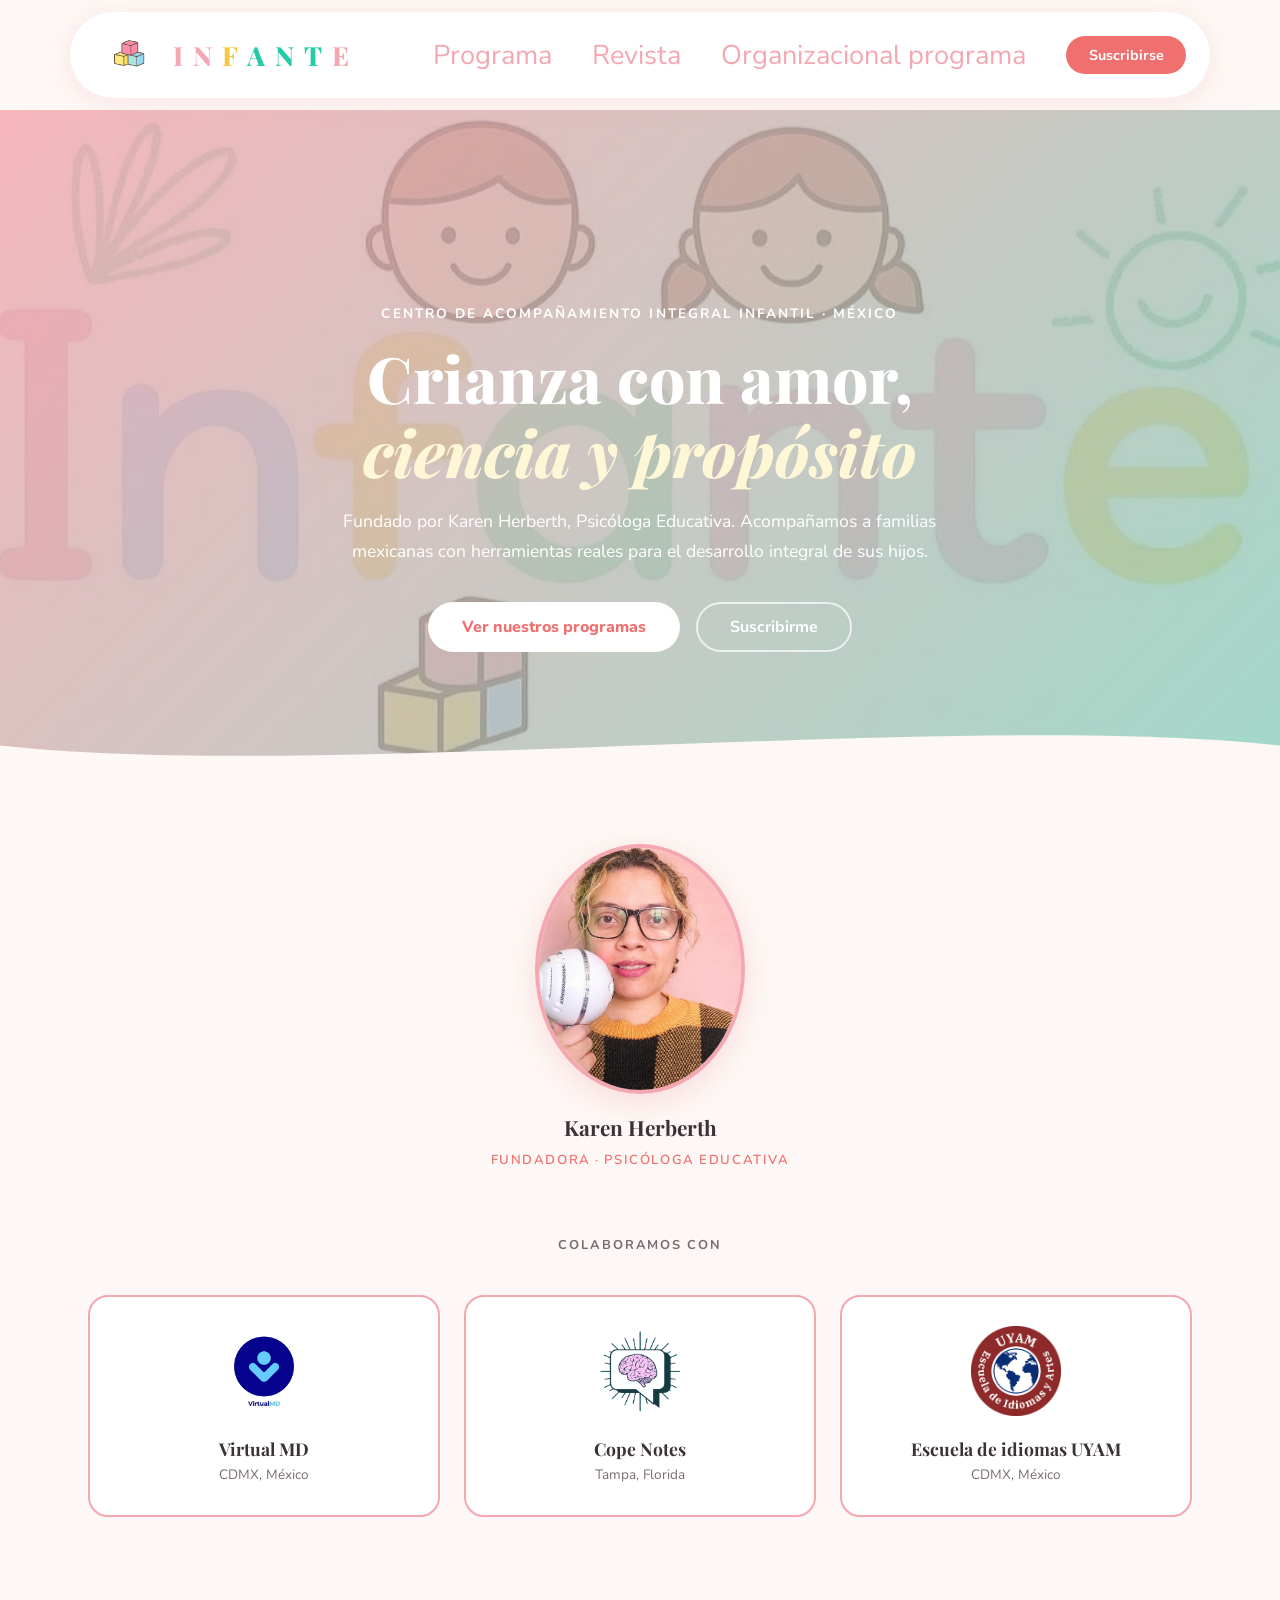
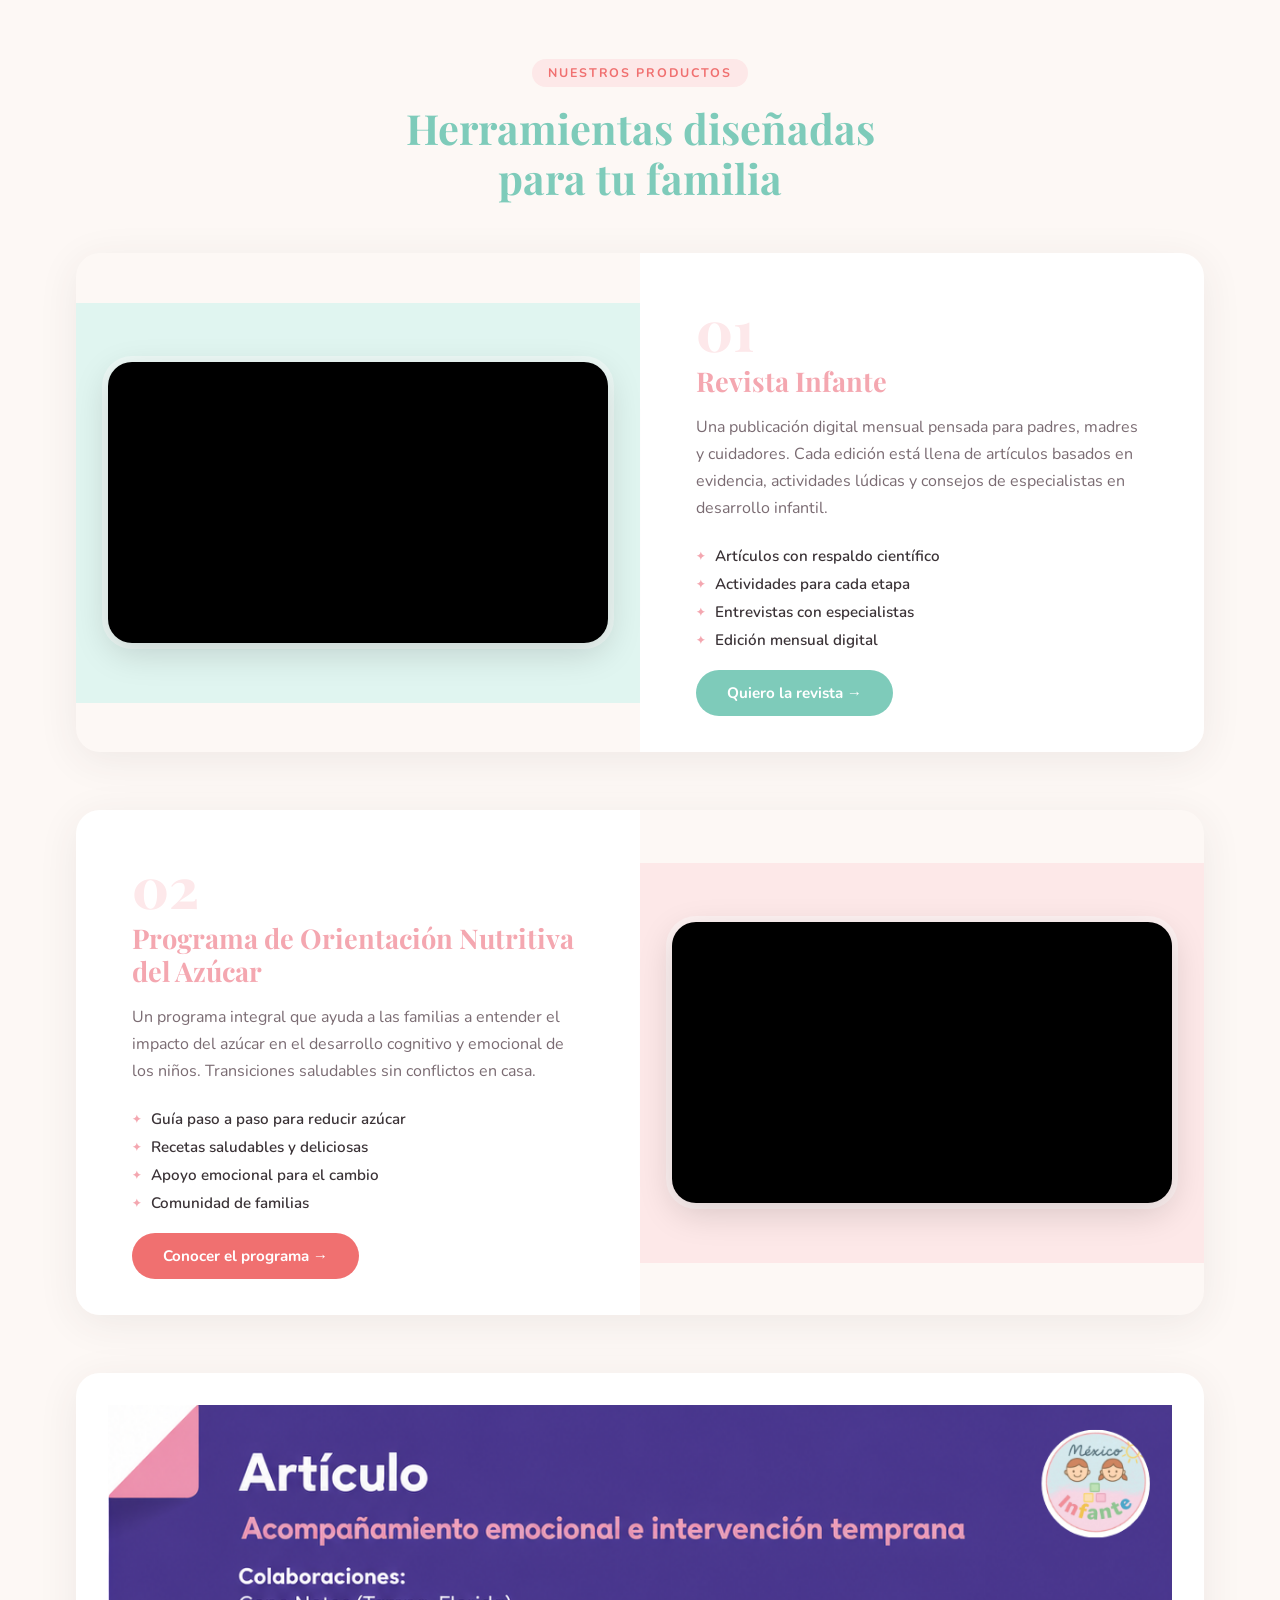
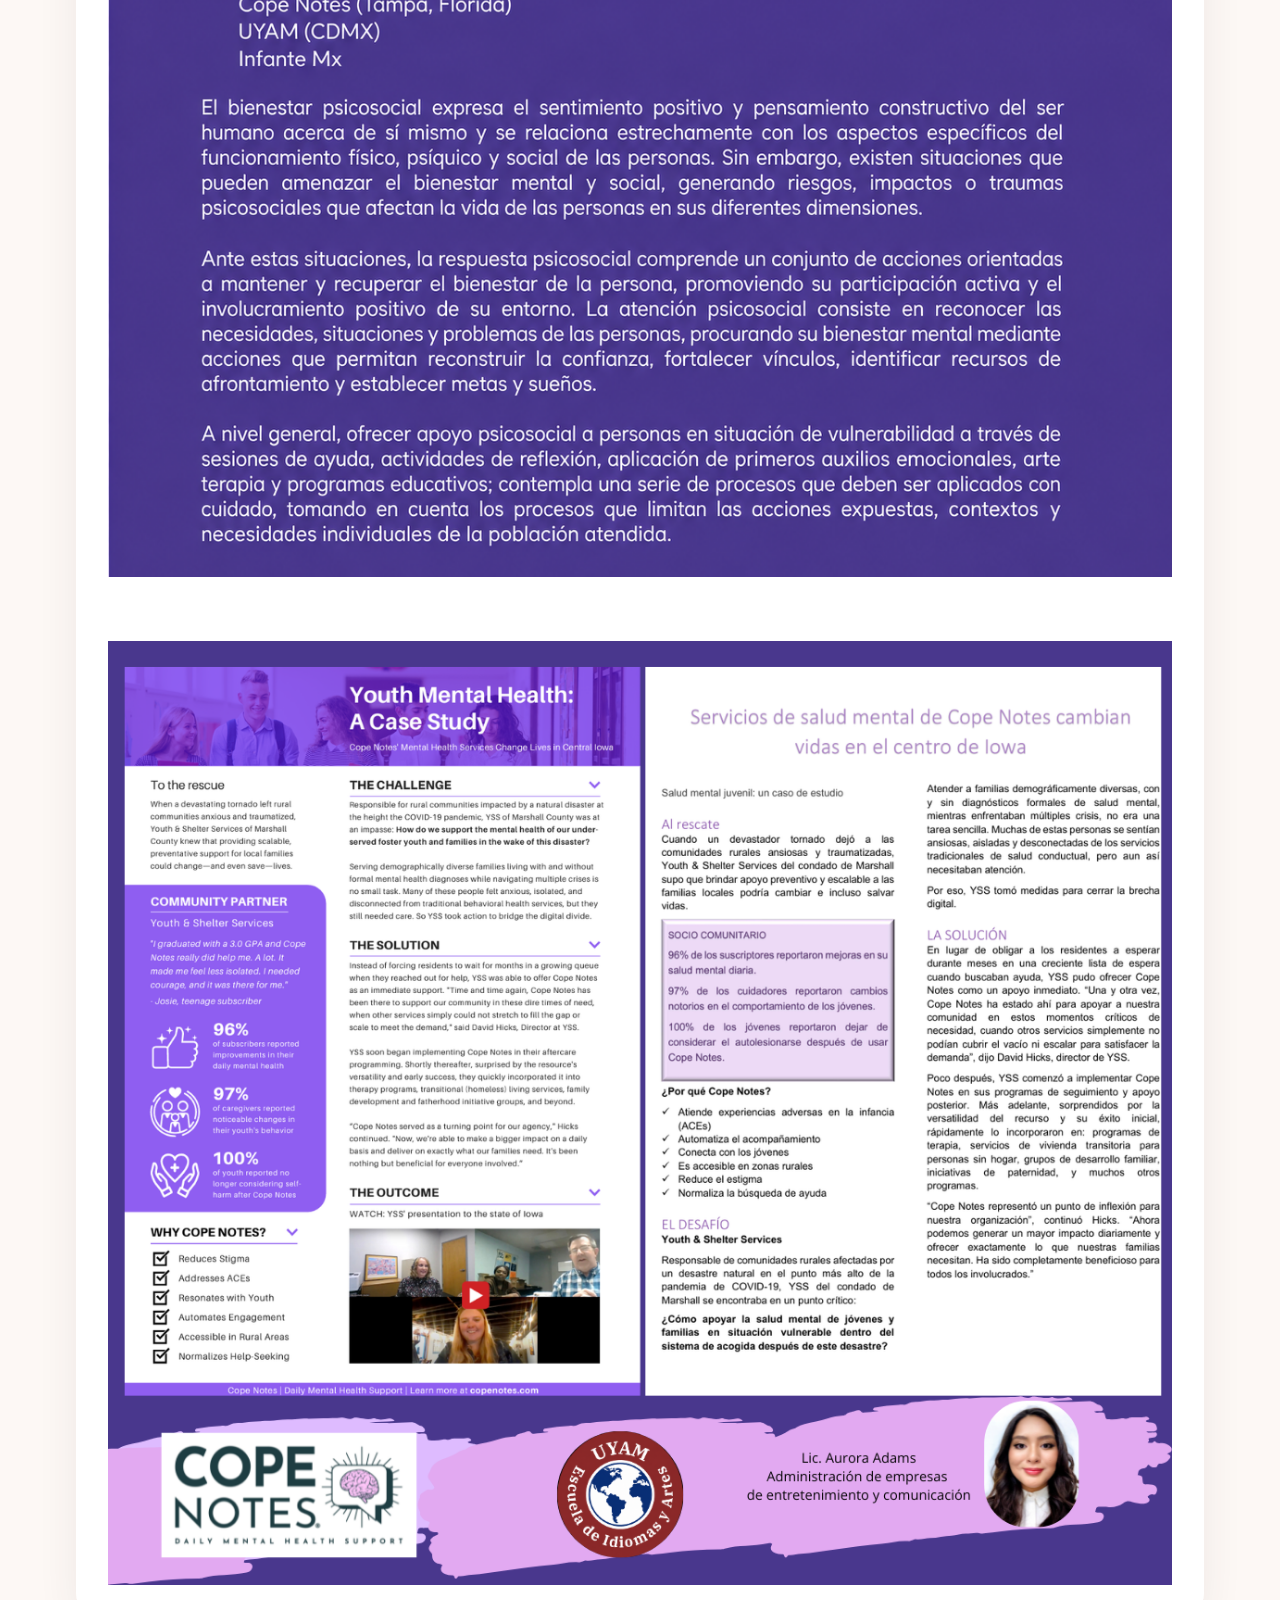
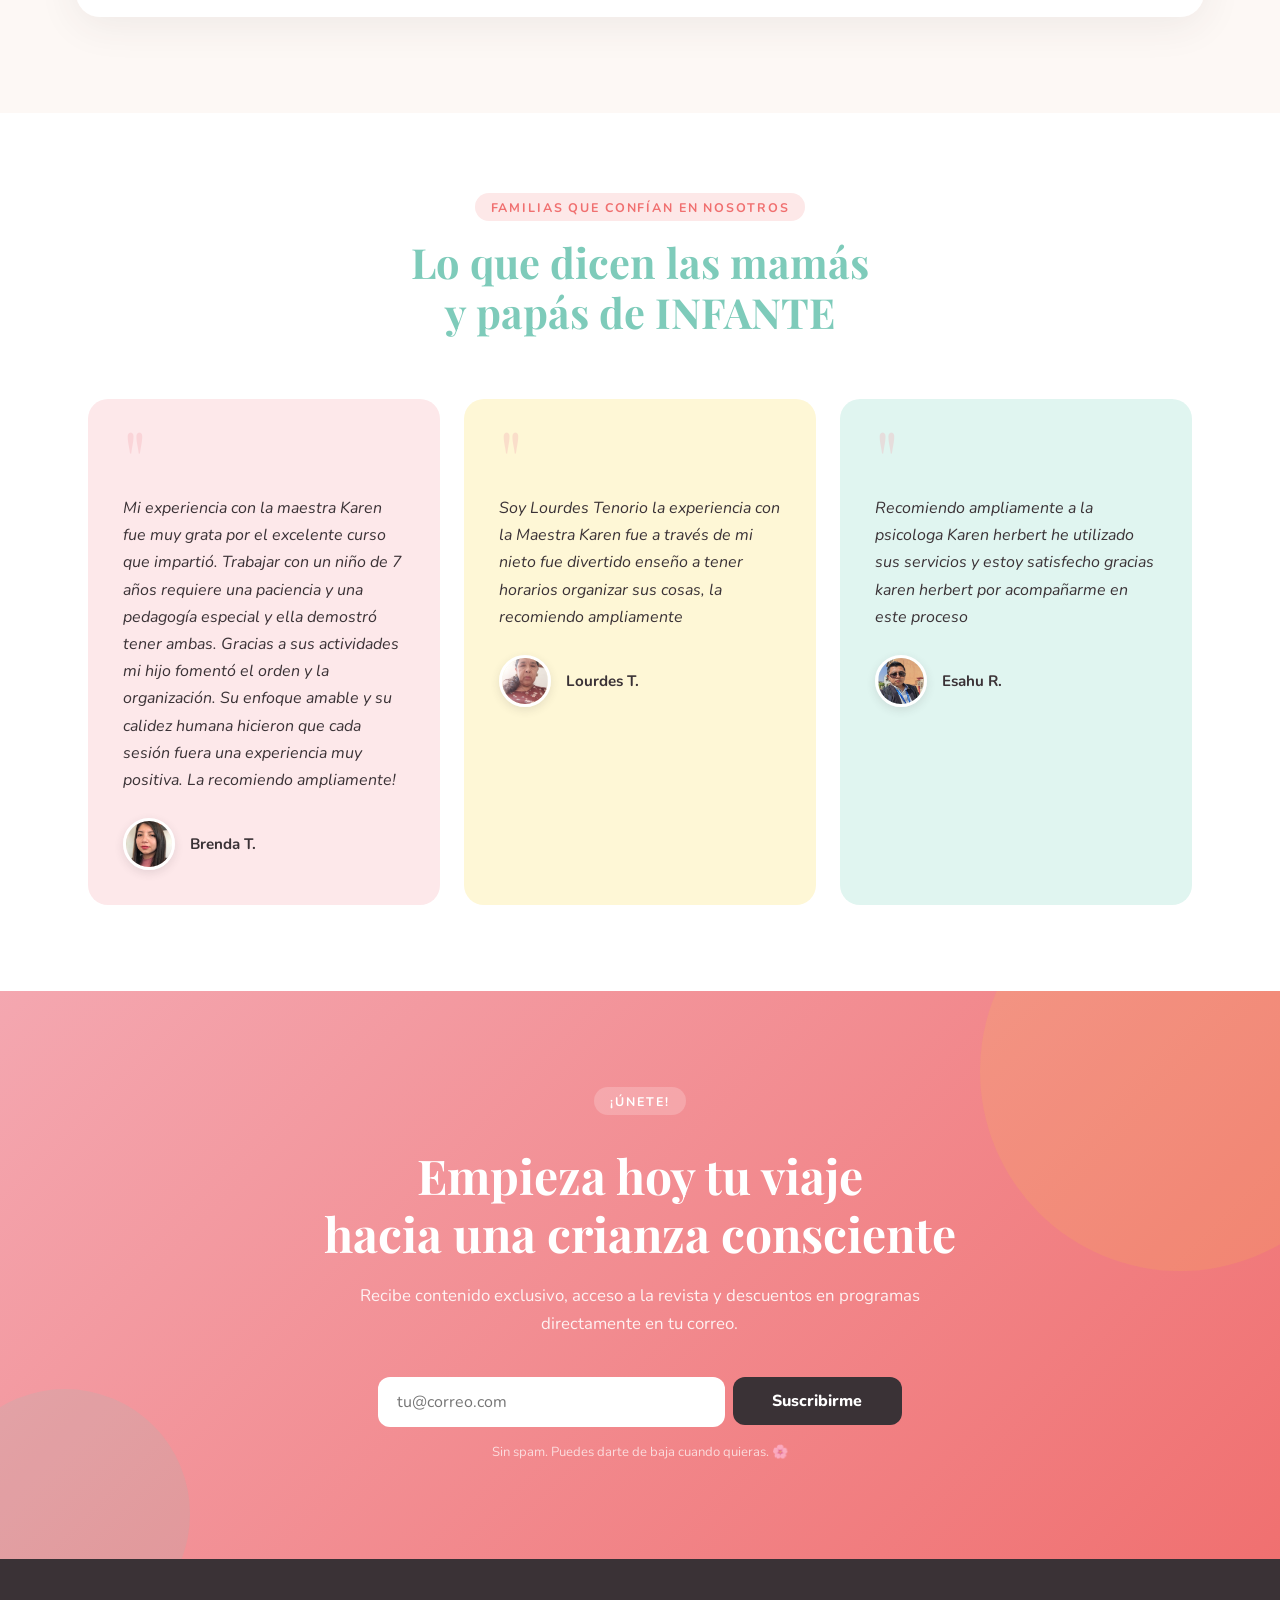
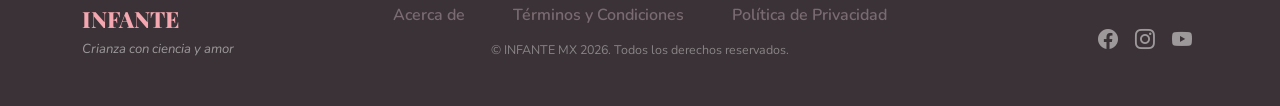
==== commit 74d4fc4a: "Agregar programa organizacional y elimina revista completa de la barra de nav" ====
--- a/index.html
+++ b/index.html
@@ -26,10 +26,10 @@
             <span>E</span>
           </a>
           <div class="nav-menu">
-            <a href="revista.html"class="producto-titulo">Revista</a>
             <!-- <a href="magazineComplete.html"class="producto-titulo">Revista Completa </a> -->
             <a href="programa.html"class="producto-titulo">Programa</a>
-            <!-- <a href="#signup"class="producto-titulo">Curso</a> -->
+            <a href="revista.html"class="producto-titulo">Revista</a>
+            <a href="organizacionalPrograma.html"class="producto-titulo">Organizacional programa</a>
             <a class="btn btn-suscribir" href="#signup">Suscribirse</a>
           </div>
       </nav>
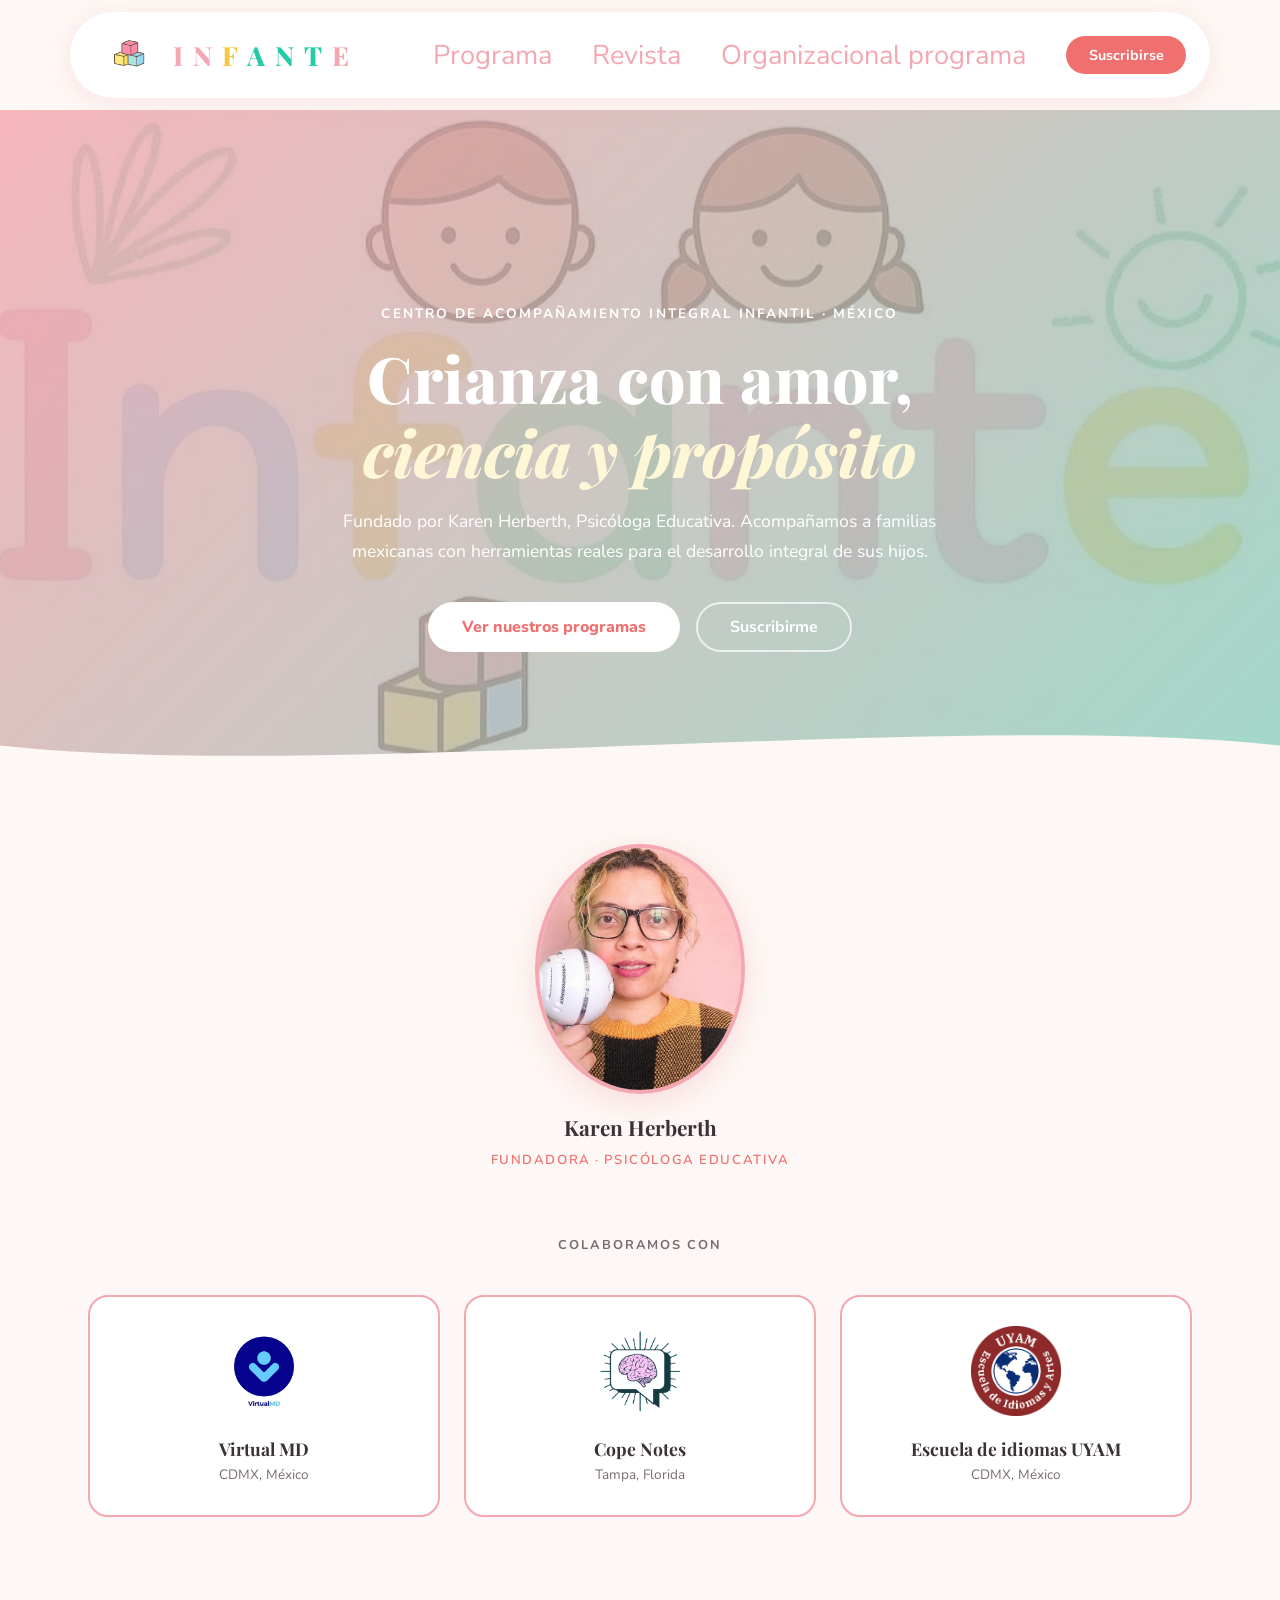
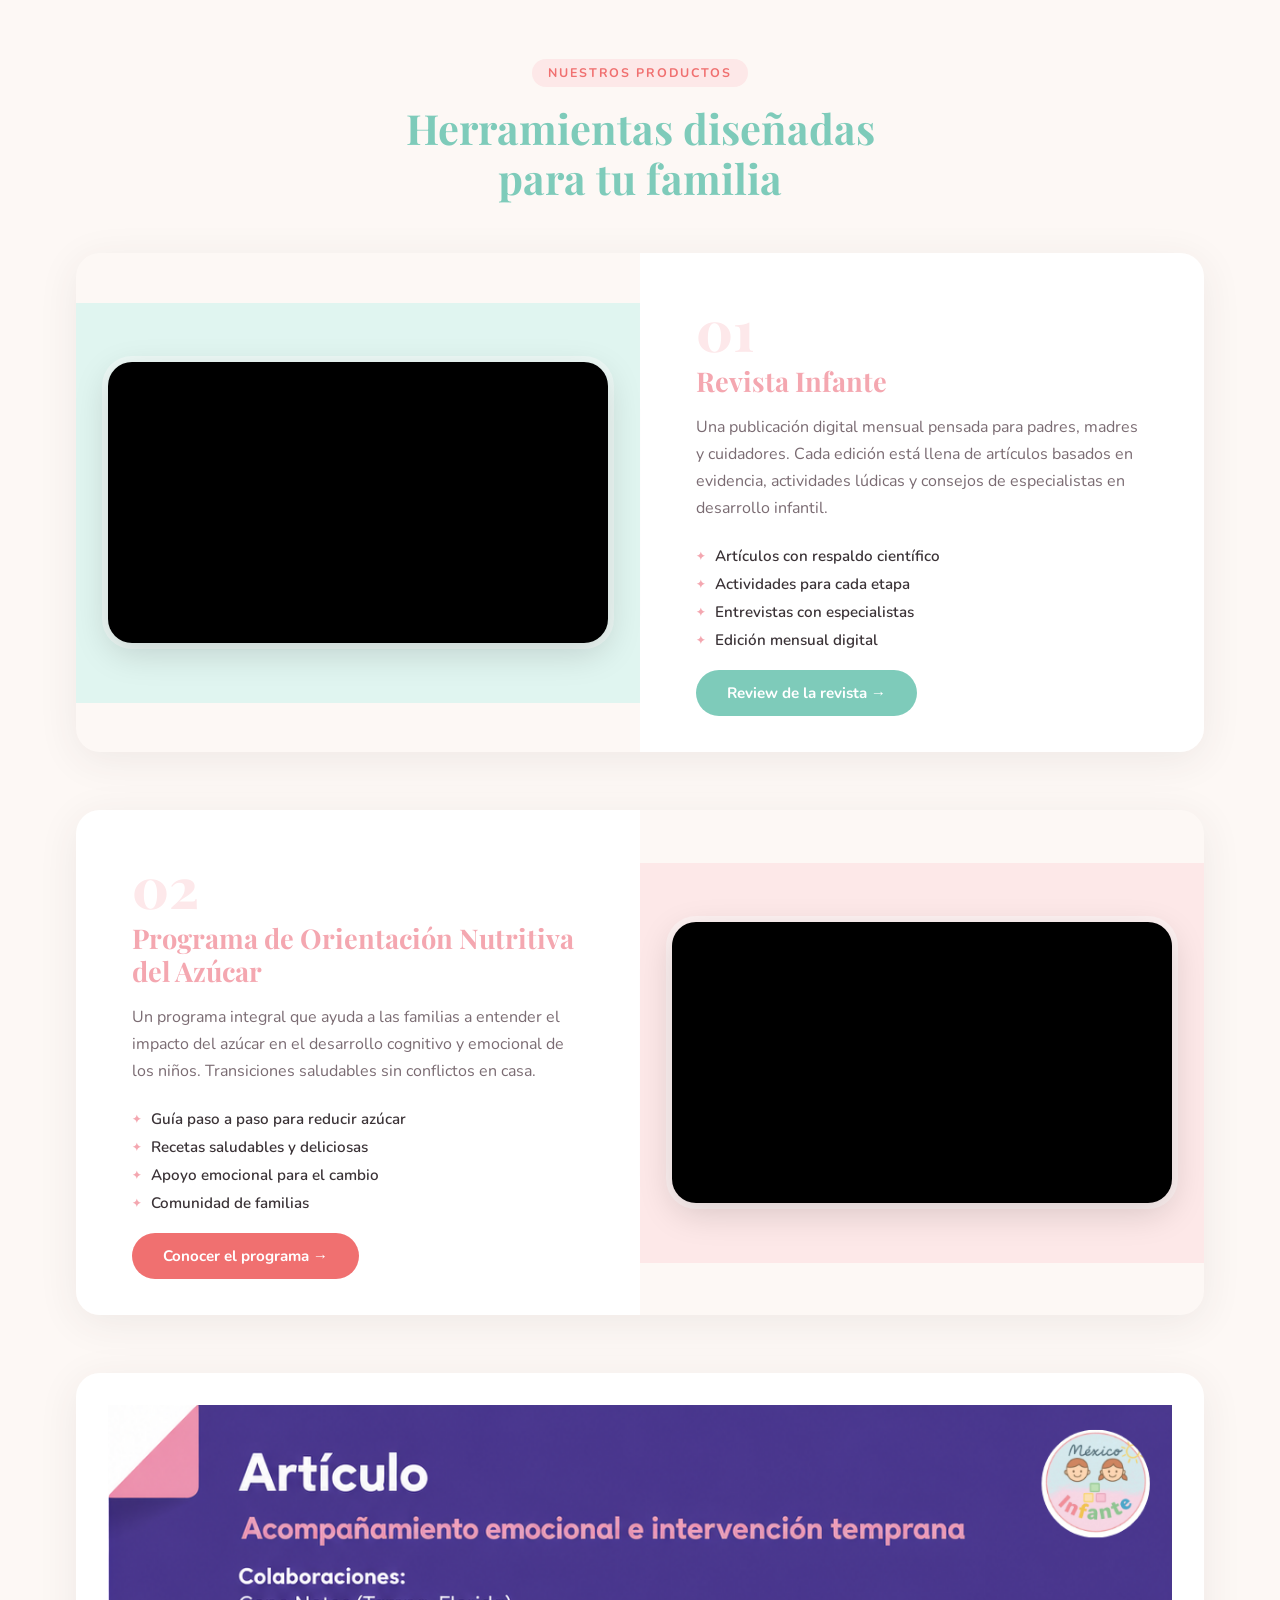
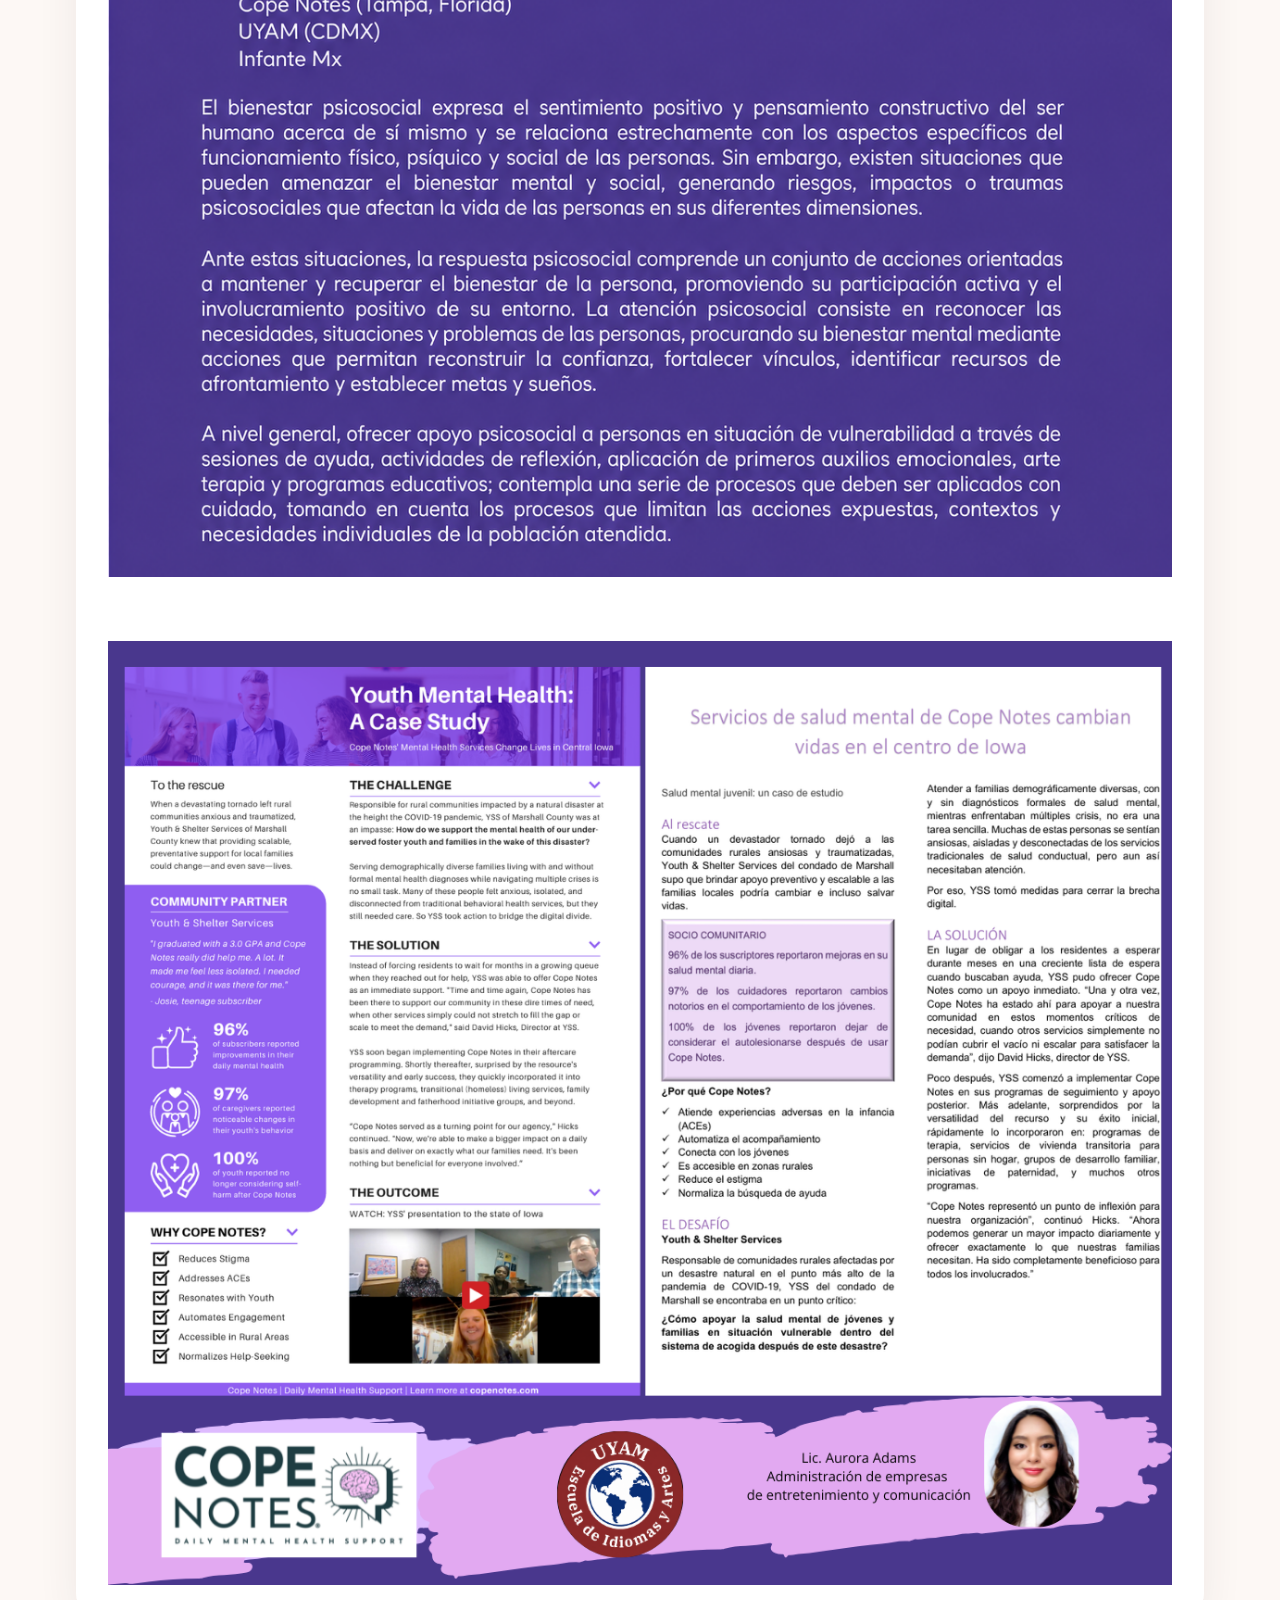
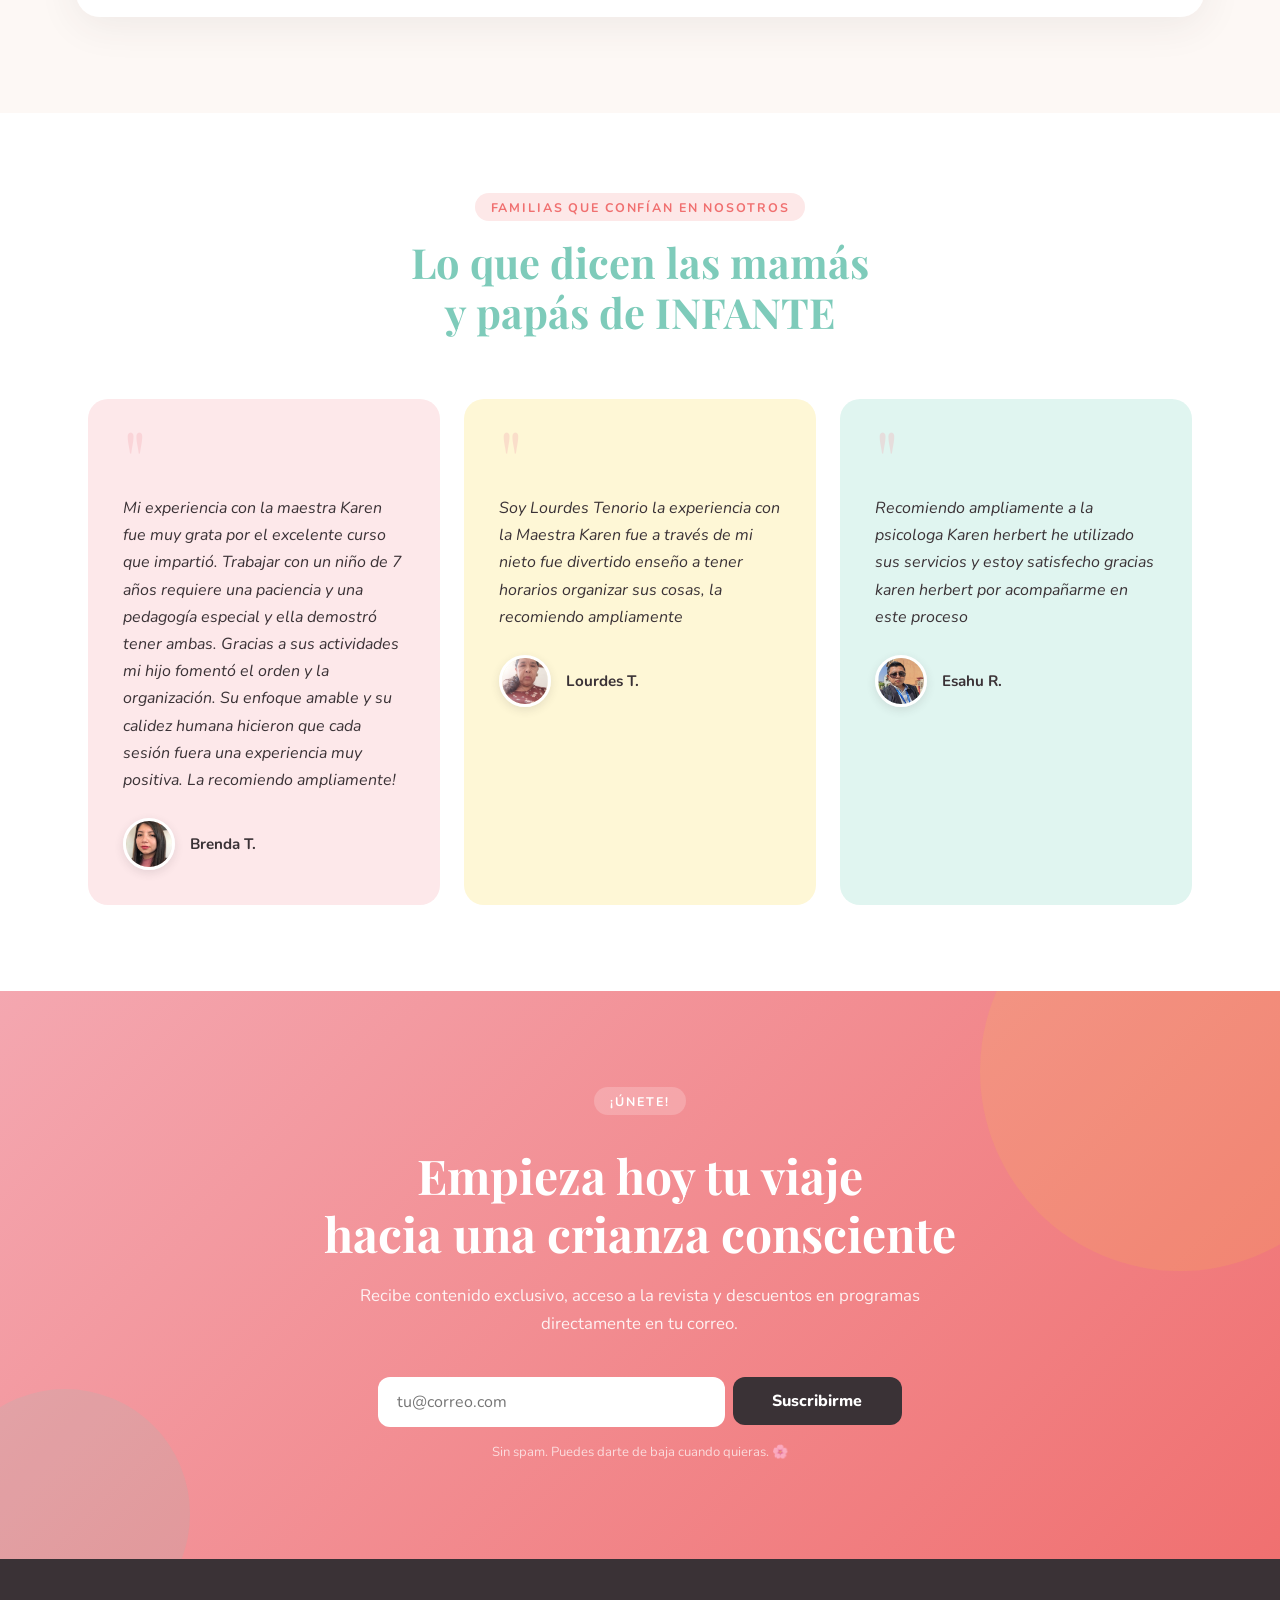
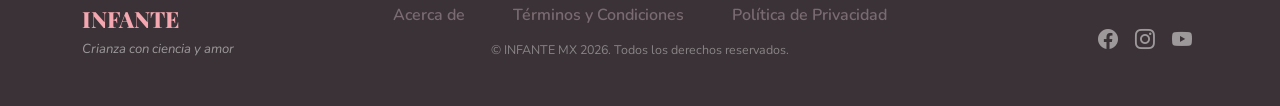
==== commit 652beb4e: "Agregar la pagina Organizacional Programa" ====
--- a/index.html
+++ b/index.html
@@ -185,7 +185,7 @@
                 <li><span class="feature-icon">✦</span> Entrevistas con especialistas</li>
                 <li><span class="feature-icon">✦</span> Edición mensual digital</li>
               </ul>
-              <a href="revista.html" class="btn btn-producto btn-producto--mint">Quiero la revista →</a>
+              <a href="revista.html" class="btn btn-producto btn-producto--mint">Review de la revista →</a>
             </div>
           </div>
         </div>
